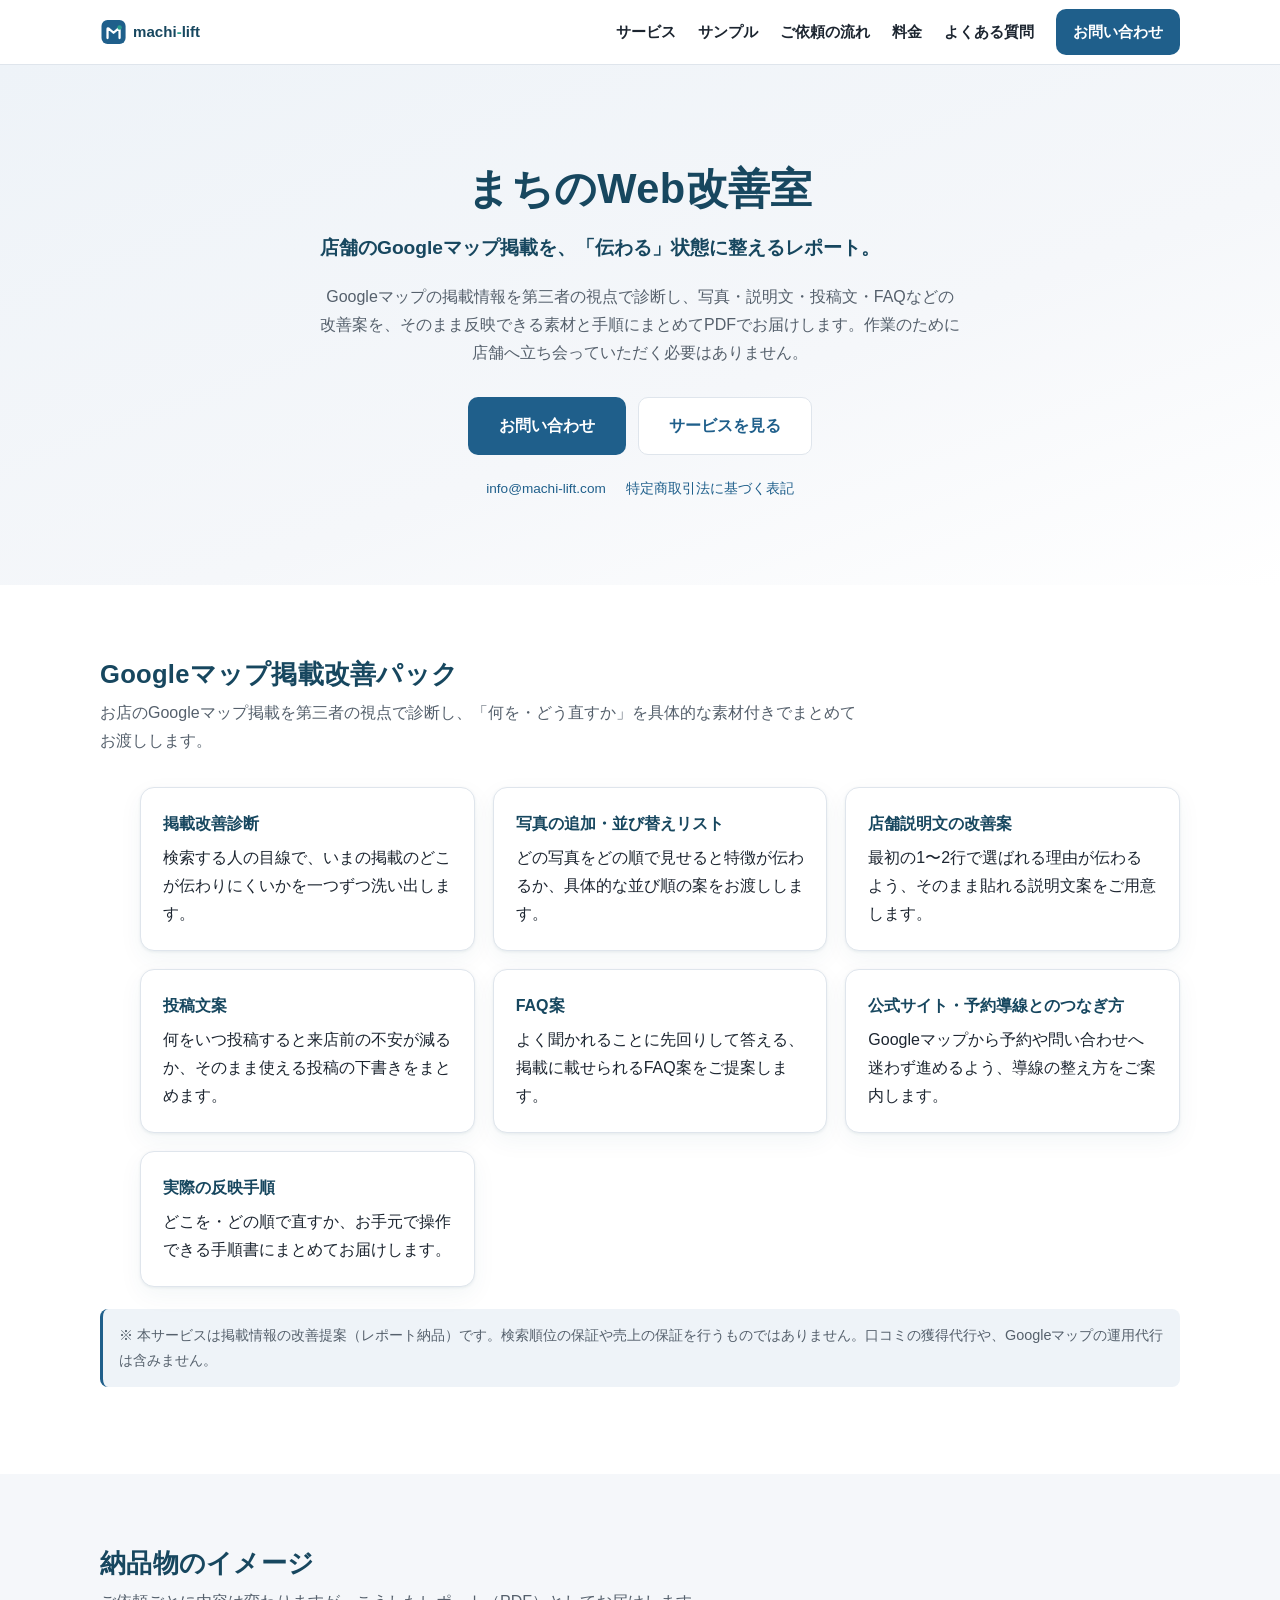
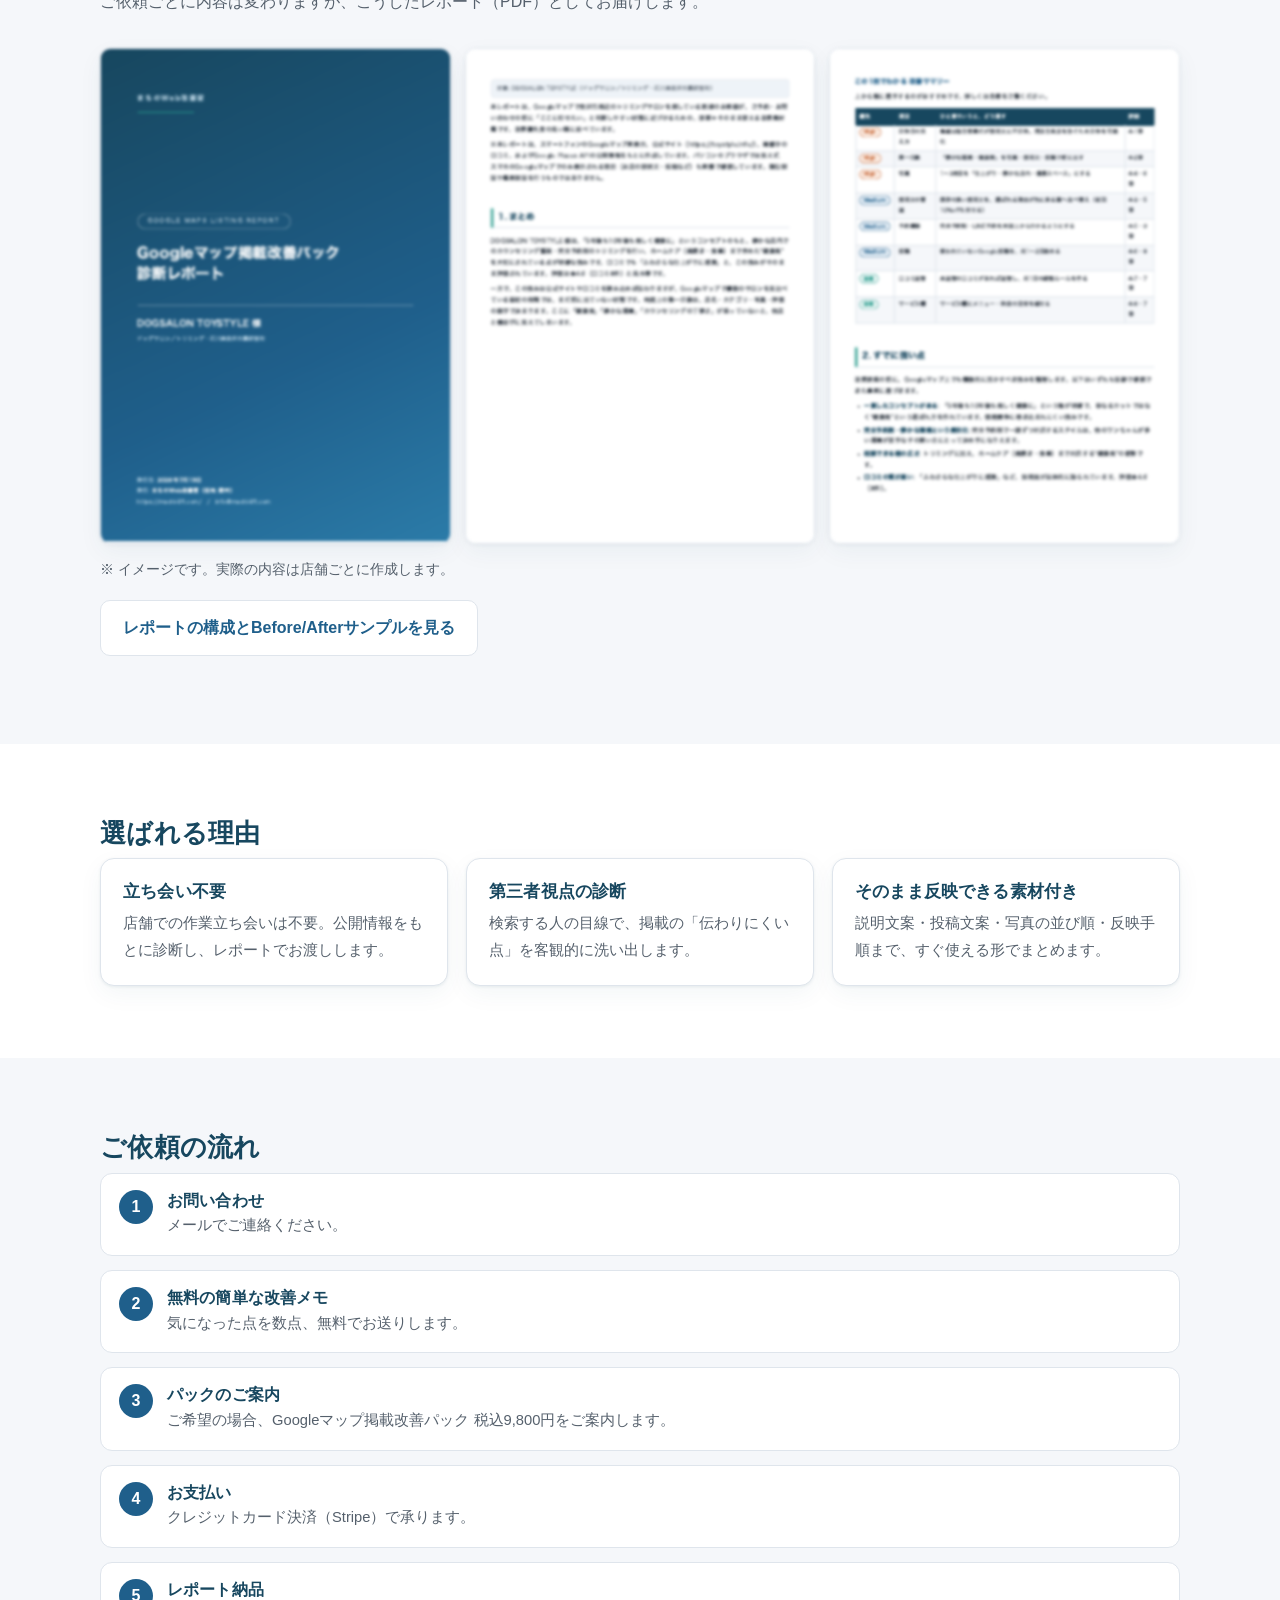
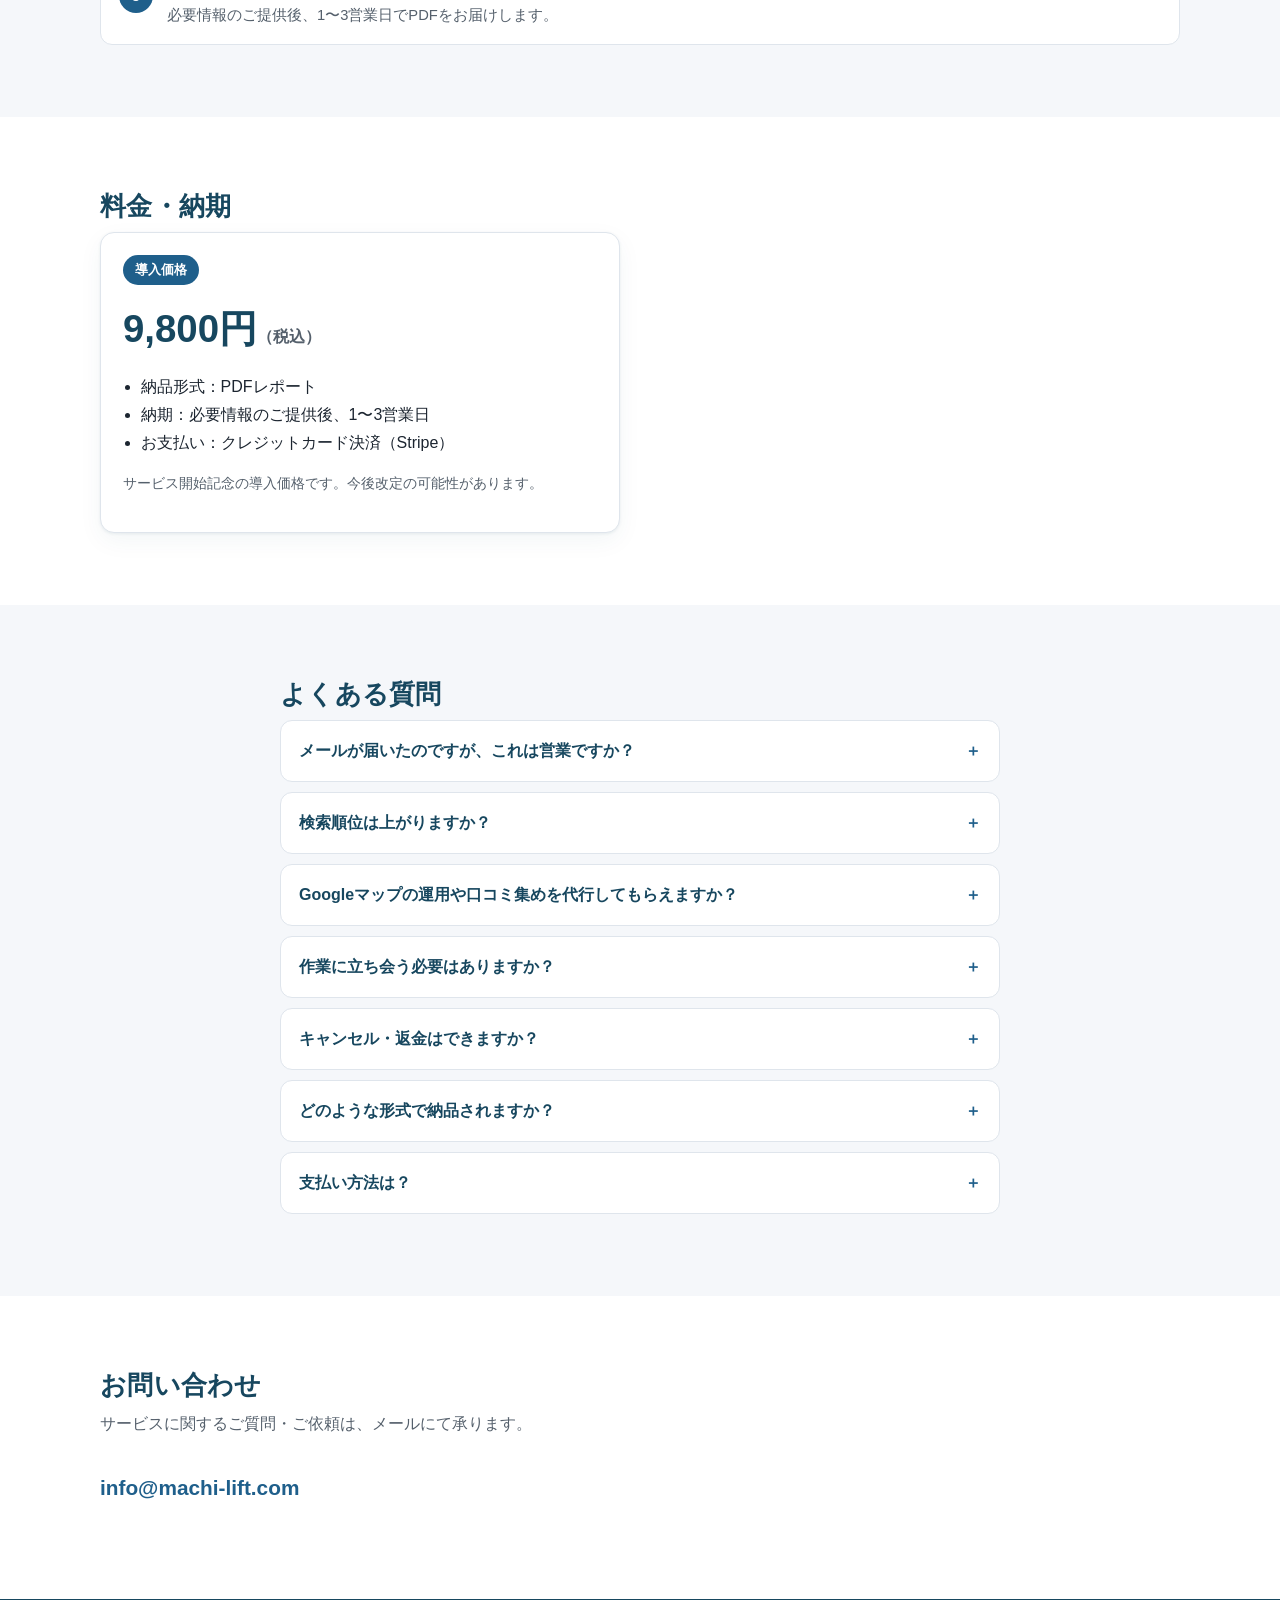
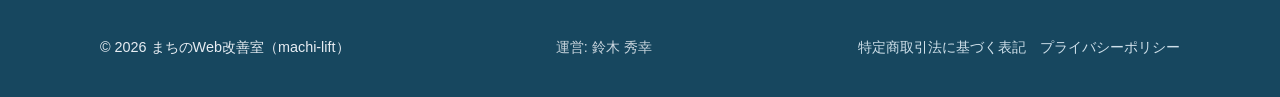
==== index.html @ ee795aa8 "feat: サンプルページ用スタイル追加とトップからの導線（ナビ・納品物イメージ節）" ====
<!DOCTYPE html>
<html lang="ja">
<head>
<meta charset="UTF-8"><meta name="viewport" content="width=device-width, initial-scale=1.0">
<script>document.documentElement.classList.add('js')</script>
<title>まちのWeb改善室｜Googleマップ掲載改善レポート（machi-lift）</title>
<meta name="description" content="まちのWeb改善室（machi-lift）は、店舗のGoogleマップ掲載を第三者視点で診断し、写真・説明文・投稿・FAQなどの改善案と反映手順をPDFレポートでお届けします。">
<link rel="icon" href="favicon.svg" type="image/svg+xml">
<link rel="stylesheet" href="styles.css">
</head>
<body>
<header class="site-header"><div class="container">
  <a class="brand" href="index.html"><img src="assets/logo.svg" alt="machi-lift"></a>
  <button class="nav-toggle" aria-label="メニュー" aria-expanded="false">≡</button>
  <nav class="nav">
    <a href="#service">サービス</a><a href="sample.html">サンプル</a><a href="#flow">ご依頼の流れ</a><a href="#pricing">料金</a>
    <a href="#faq">よくある質問</a><a class="btn btn--primary" href="#contact">お問い合わせ</a>
  </nav>
</div></header>
<main>

  <section class="hero">
    <div class="container">
      <h1>まちのWeb改善室</h1>
      <p class="sub">店舗のGoogleマップ掲載を、「伝わる」状態に整えるレポート。</p>
      <p>Googleマップの掲載情報を第三者の視点で診断し、写真・説明文・投稿文・FAQなどの改善案を、そのまま反映できる素材と手順にまとめてPDFでお届けします。作業のために店舗へ立ち会っていただく必要はありません。</p>
      <div class="cta">
        <a class="btn btn--primary" href="#contact">お問い合わせ</a>
        <a class="btn btn--ghost" href="#service">サービスを見る</a>
      </div>
      <div class="trust-bar">
        <span><a href="mailto:info@machi-lift.com">info@machi-lift.com</a></span>
        <span><a href="tokushoho.html">特定商取引法に基づく表記</a></span>
      </div>
    </div>
  </section>

  <section class="section reveal" id="service">
    <div class="container">
      <h2>Googleマップ掲載改善パック</h2>
      <p class="lead">お店のGoogleマップ掲載を第三者の視点で診断し、「何を・どう直すか」を具体的な素材付きでまとめてお渡しします。</p>
      <ul class="grid grid-3 features">
        <li class="card"><strong>掲載改善診断</strong>検索する人の目線で、いまの掲載のどこが伝わりにくいかを一つずつ洗い出します。</li>
        <li class="card"><strong>写真の追加・並び替えリスト</strong>どの写真をどの順で見せると特徴が伝わるか、具体的な並び順の案をお渡しします。</li>
        <li class="card"><strong>店舗説明文の改善案</strong>最初の1〜2行で選ばれる理由が伝わるよう、そのまま貼れる説明文案をご用意します。</li>
        <li class="card"><strong>投稿文案</strong>何をいつ投稿すると来店前の不安が減るか、そのまま使える投稿の下書きをまとめます。</li>
        <li class="card"><strong>FAQ案</strong>よく聞かれることに先回りして答える、掲載に載せられるFAQ案をご提案します。</li>
        <li class="card"><strong>公式サイト・予約導線とのつなぎ方</strong>Googleマップから予約や問い合わせへ迷わず進めるよう、導線の整え方をご案内します。</li>
        <li class="card"><strong>実際の反映手順</strong>どこを・どの順で直すか、お手元で操作できる手順書にまとめてお届けします。</li>
      </ul>
      <p class="notice">※ 本サービスは掲載情報の改善提案（レポート納品）です。検索順位の保証や売上の保証を行うものではありません。口コミの獲得代行や、Googleマップの運用代行は含みません。</p>
    </div>
  </section>

  <section class="section section--soft reveal" id="sample">
    <div class="container sample">
      <h2>納品物のイメージ</h2>
      <p class="lead">ご依頼ごとに内容は変わりますが、こうしたレポート（PDF）としてお届けします。</p>
      <div class="shots">
        <img src="assets/report-1.png" alt="納品レポートのイメージ">
        <img src="assets/report-2.png" alt="納品レポートのイメージ">
        <img src="assets/report-3.png" alt="納品レポートのイメージ">
      </div>
      <p class="cap">※ イメージです。実際の内容は店舗ごとに作成します。</p>
      <p style="margin-top:18px"><a class="btn btn--ghost" href="sample.html">レポートの構成とBefore/Afterサンプルを見る</a></p>
    </div>
  </section>

  <section class="section reveal" id="reasons">
    <div class="container">
      <h2>選ばれる理由</h2>
      <div class="reasons grid grid-3">
        <div class="card">
          <h3>立ち会い不要</h3>
          <p>店舗での作業立ち会いは不要。公開情報をもとに診断し、レポートでお渡しします。</p>
        </div>
        <div class="card">
          <h3>第三者視点の診断</h3>
          <p>検索する人の目線で、掲載の「伝わりにくい点」を客観的に洗い出します。</p>
        </div>
        <div class="card">
          <h3>そのまま反映できる素材付き</h3>
          <p>説明文案・投稿文案・写真の並び順・反映手順まで、すぐ使える形でまとめます。</p>
        </div>
      </div>
    </div>
  </section>

  <section class="section section--soft reveal" id="flow">
    <div class="container">
      <h2>ご依頼の流れ</h2>
      <div class="flow">
        <div class="step"><div class="num">1</div><div><h3>お問い合わせ</h3><p>メールでご連絡ください。</p></div></div>
        <div class="step"><div class="num">2</div><div><h3>無料の簡単な改善メモ</h3><p>気になった点を数点、無料でお送りします。</p></div></div>
        <div class="step"><div class="num">3</div><div><h3>パックのご案内</h3><p>ご希望の場合、Googleマップ掲載改善パック 税込9,800円をご案内します。</p></div></div>
        <div class="step"><div class="num">4</div><div><h3>お支払い</h3><p>クレジットカード決済（Stripe）で承ります。</p></div></div>
        <div class="step"><div class="num">5</div><div><h3>レポート納品</h3><p>必要情報のご提供後、1〜3営業日でPDFをお届けします。</p></div></div>
      </div>
    </div>
  </section>

  <section class="section reveal" id="pricing">
    <div class="container pricing">
      <h2>料金・納期</h2>
      <div class="card">
        <span class="price-badge">導入価格</span>
        <p class="price-main">9,800円<span style="font-size:1rem;font-weight:600;color:var(--text-soft)">（税込）</span></p>
        <ul>
          <li>納品形式：PDFレポート</li>
          <li>納期：必要情報のご提供後、1〜3営業日</li>
          <li>お支払い：クレジットカード決済（Stripe）</li>
        </ul>
        <p class="note">サービス開始記念の導入価格です。今後改定の可能性があります。</p>
      </div>
    </div>
  </section>

  <section class="section section--soft reveal" id="faq">
    <div class="container faq">
      <h2>よくある質問</h2>
      <details class="faq-item">
        <summary>メールが届いたのですが、これは営業ですか？</summary>
        <div class="a">はい、こちらからお声がけのご連絡です。Googleマップなどの公開情報を拝見し、掲載で改善できそうな点があると感じたお店に個別でご連絡しています。押し売りはいたしません。まずは無料の簡単な改善メモをお送りするだけですので、ご不要な場合は返信いただかなくて問題ありません。</div>
      </details>
      <details class="faq-item">
        <summary>検索順位は上がりますか？</summary>
        <div class="a">検索順位や売上を保証するサービスではありません。掲載情報が検索する人に「伝わる」状態になるよう、具体的な改善案と素材をお渡しするものです。</div>
      </details>
      <details class="faq-item">
        <summary>Googleマップの運用や口コミ集めを代行してもらえますか？</summary>
        <div class="a">いいえ。運用代行や口コミの獲得代行は行っておりません。改善のための提案とそのまま使える素材・手順のご提供（レポート納品）が対象です。</div>
      </details>
      <details class="faq-item">
        <summary>作業に立ち会う必要はありますか？</summary>
        <div class="a">ございません。公開情報をもとに診断・作成し、PDFレポートでお渡しします。反映はお手元の手順書に沿ってご自身で行っていただけます。</div>
      </details>
      <details class="faq-item">
        <summary>キャンセル・返金はできますか？</summary>
        <div class="a">作成に着手する前であれば全額返金いたします。また、納品物に事実誤りや不備があった場合は無償で修正いたします。</div>
      </details>
      <details class="faq-item">
        <summary>どのような形式で納品されますか？</summary>
        <div class="a">PDFレポートでお届けします。必要な情報をご提供いただいてから、3〜5営業日ほどが目安です。</div>
      </details>
      <details class="faq-item">
        <summary>支払い方法は？</summary>
        <div class="a">クレジットカード決済（Stripe）に対応しています。</div>
      </details>
    </div>
  </section>

  <section class="section reveal" id="contact">
    <div class="container">
      <h2>お問い合わせ</h2>
      <p class="lead">サービスに関するご質問・ご依頼は、メールにて承ります。</p>
      <p class="contact-mail"><a href="mailto:info@machi-lift.com">info@machi-lift.com</a></p>
    </div>
  </section>

</main>
<footer class="site-footer"><div class="container">
  <div>© 2026 まちのWeb改善室（machi-lift）</div>
  <div class="foot-name">運営: 鈴木 秀幸</div>
  <nav><a href="tokushoho.html">特定商取引法に基づく表記</a>　<a href="privacy.html">プライバシーポリシー</a></nav>
</div></footer>
<script src="main.js"></script>
</body>
</html>
---- styles.css ----
:root{
  --primary:#1f5f8b; --primary-dark:#17475f; --accent:#2a9d8f;
  --bg:#ffffff; --bg-soft:#f5f7fa; --bg-accent:#eef3f8;
  --text:#1c2530; --text-soft:#55606c; --border:#dfe5ec;
  --max:1120px; --max-text:760px; --radius:14px;
  --shadow:0 1px 3px rgba(23,71,95,.08),0 8px 24px rgba(23,71,95,.05);
}
*{box-sizing:border-box}
html{scroll-behavior:smooth}
@media (prefers-reduced-motion:reduce){html{scroll-behavior:auto}}
body{margin:0;font-family:-apple-system,BlinkMacSystemFont,"Segoe UI","Hiragino Sans","Noto Sans JP","Yu Gothic",sans-serif;
  color:var(--text);background:var(--bg);line-height:1.75;font-size:16px;-webkit-text-size-adjust:100%}
h1,h2,h3{color:var(--primary-dark);line-height:1.35;letter-spacing:.01em}
a{color:var(--primary);text-decoration:none}
a:hover{text-decoration:underline}
img{max-width:100%;height:auto;display:block}
.container{max-width:var(--max);margin:0 auto;padding:0 20px}
.container--text{max-width:var(--max-text)}
.section{padding:72px 0}
.section--soft{background:var(--bg-soft)}
.section h2{font-size:1.6rem;margin:0 0 8px}
.section .lead{color:var(--text-soft);margin:0 0 32px;max-width:var(--max-text)}
.btn{display:inline-block;font-weight:700;font-size:1rem;padding:13px 22px;border-radius:10px;border:1px solid transparent;cursor:pointer}
.btn--primary{background:var(--primary);color:#fff}
.btn--primary:hover{background:var(--primary-dark);text-decoration:none}
.btn--ghost{background:#fff;color:var(--primary);border-color:var(--border)}
.card{background:#fff;border:1px solid var(--border);border-radius:var(--radius);padding:22px;box-shadow:var(--shadow)}
/* header */
.site-header{position:sticky;top:0;z-index:20;background:rgba(255,255,255,.92);backdrop-filter:saturate(1.2) blur(8px);border-bottom:1px solid var(--border)}
.site-header .container{display:flex;align-items:center;justify-content:space-between;height:64px}
.brand img{height:30px}
.nav{display:flex;gap:22px;align-items:center}
.nav a{color:var(--text);font-size:.95rem;font-weight:600}
.nav a:hover{color:var(--primary);text-decoration:none}
.nav .btn{padding:9px 16px}
.nav a.btn--primary{color:#fff}
.nav-toggle{display:none;background:none;border:1px solid var(--border);border-radius:8px;width:42px;height:38px;font-size:20px;cursor:pointer;color:var(--primary-dark)}
@media (max-width:820px){
  .nav-toggle{display:block}
  .nav{position:absolute;top:64px;left:0;right:0;flex-direction:column;gap:4px;background:#fff;border-bottom:1px solid var(--border);padding:12px 20px;display:none}
  .site-header.nav-open .nav{display:flex}
  .nav a{width:100%;padding:10px 0}
}
/* footer */
.site-footer{background:var(--primary-dark);color:#e7edf3;padding:36px 0;font-size:.9rem}
.site-footer .container{display:flex;flex-wrap:wrap;gap:16px;justify-content:space-between;align-items:center}
.site-footer a{color:#cfe0ea}
.site-footer .foot-name{opacity:.85}
/* section reveal — default VISIBLE; only hidden when JS is on */
html.js .reveal{opacity:0;transform:translateY(16px);transition:opacity .5s ease,transform .5s ease}
html.js .reveal.is-in{opacity:1;transform:none}
@media (prefers-reduced-motion:reduce){html.js .reveal{opacity:1;transform:none;transition:none}}
/* section scroll offset under sticky header */
:target,.section{scroll-margin-top:80px}
/* trust bar */
.trust-bar{display:flex;flex-wrap:wrap;gap:8px 20px;color:var(--text-soft);font-size:.85rem;margin-top:22px}
.trust-bar span{display:inline-flex;align-items:center;gap:6px}
/* ===== Task 2: page sections ===== */
.hero{background:linear-gradient(160deg,#eef3f8 0%,#f5f7fa 60%,#fff 100%);padding:96px 0 84px;text-align:center}
.hero .container{max-width:760px}
.hero h1{font-size:2.6rem;margin:0 0 14px}
.hero .sub{font-size:1.2rem;color:var(--primary-dark);font-weight:700;margin:0 0 18px}
.hero p{color:var(--text-soft);max-width:640px;margin:0 auto 30px}
.hero .cta{display:flex;flex-wrap:wrap;gap:12px;justify-content:center}
.hero .cta .btn{padding:14px 30px}
.hero .trust-bar{justify-content:center}
@media (max-width:640px){.hero{padding:72px 0 60px}.hero h1{font-size:2rem}}
.grid{display:grid;gap:18px}
.grid-3{grid-template-columns:repeat(3,1fr)}
.grid-2{grid-template-columns:repeat(2,1fr)}
@media (max-width:820px){.grid-3{grid-template-columns:1fr 1fr}}
@media (max-width:560px){.grid-3,.grid-2{grid-template-columns:1fr}}
.features .card,.reasons .card{transition:transform .18s ease,box-shadow .18s ease,border-color .18s ease}
.features .card:hover,.reasons .card:hover{transform:translateY(-3px);box-shadow:0 4px 10px rgba(23,71,95,.10),0 16px 32px rgba(23,71,95,.08);border-color:#c9d6e2}
@media (prefers-reduced-motion:reduce){.features .card:hover,.reasons .card:hover{transform:none}}
.features li{list-style:none}
.features .card strong{display:block;color:var(--primary-dark);margin-bottom:6px}
.features ul{margin:0;padding:0}
.notice{margin-top:22px;padding:14px 16px;background:var(--bg-accent);border-left:3px solid var(--primary);border-radius:8px;color:var(--text-soft);font-size:.9rem}
.reasons .card{text-align:left}
.reasons .card h3{font-size:1.05rem;margin:0 0 6px}
.reasons .card p{margin:0;color:var(--text-soft);font-size:.95rem}
.flow{counter-reset:step;display:grid;gap:14px}
.flow .step{display:flex;gap:14px;align-items:flex-start;background:#fff;border:1px solid var(--border);border-radius:12px;padding:16px 18px}
.flow .num{flex:none;width:34px;height:34px;border-radius:50%;background:var(--primary);color:#fff;font-weight:700;display:flex;align-items:center;justify-content:center}
.flow .step h3{margin:0 0 2px;font-size:1rem}
.flow .step p{margin:0;color:var(--text-soft);font-size:.92rem}
.sample .shots{display:grid;grid-template-columns:repeat(3,1fr);gap:14px;margin-bottom:10px}
.sample .shots img{border:1px solid var(--border);border-radius:10px;filter:blur(1.5px);box-shadow:var(--shadow)}
@media (max-width:560px){.sample .shots{grid-template-columns:1fr 1fr}}
.sample .cap{color:var(--text-soft);font-size:.85rem}
.pricing .card{max-width:520px}
.price-badge{display:inline-block;background:var(--primary);color:#fff;font-size:.8rem;font-weight:700;padding:4px 12px;border-radius:99px}
.price-main{font-size:2.4rem;font-weight:800;color:var(--primary-dark);margin:10px 0 2px}
.pricing ul{margin:10px 0 0;padding-left:1.1em;color:var(--text)}
.pricing .note{margin-top:14px;color:var(--text-soft);font-size:.9rem}
.faq{max-width:760px}
.faq-item{border:1px solid var(--border);border-radius:12px;margin-bottom:10px;background:#fff;overflow:hidden}
.faq-item summary{cursor:pointer;padding:16px 18px;font-weight:700;color:var(--primary-dark);list-style:none;position:relative}
.faq-item summary::-webkit-details-marker{display:none}
.faq-item summary::after{content:"＋";position:absolute;right:18px;color:var(--primary)}
.faq-item[open] summary::after{content:"−"}
.faq-item .a{padding:0 18px 16px;color:var(--text-soft)}
.contact-mail{font-size:1.3rem;font-weight:700}

/* sample report page */
.hero--sub{padding:72px 0 56px}
.hero--sub h1{font-size:2rem}
.hero--sub p{margin-bottom:0}
.report-doc{max-width:820px;background:#fff;border:1px solid var(--border);border-radius:var(--radius);box-shadow:var(--shadow);padding:30px 30px 24px;position:relative;overflow:hidden}
.section--soft .report-doc{border-color:#d3dde7}
.toc-list{margin:0;padding:0 0 0 1.4em;columns:2;column-gap:36px}
.toc-list li{margin:0 0 12px;break-inside:avoid}
.toc-list strong{display:block;color:var(--primary-dark)}
.toc-list span{display:block;color:var(--text-soft);font-size:.88rem;line-height:1.5}
@media (max-width:640px){.toc-list{columns:1}}
.report-doc .cap{color:var(--text-soft);font-size:.85rem;margin:14px 0 0}
.doc-chapter{font-weight:800;color:var(--primary-dark);font-size:1.1rem;border-left:4px solid var(--primary);padding-left:10px;margin:0 0 14px}
.diag p{margin:0 0 12px;color:var(--text)}
.diag strong{color:var(--primary-dark);margin-right:6px}
.ba{display:grid;grid-template-columns:1fr 1fr;gap:14px;margin-top:18px}
@media (max-width:640px){.ba{grid-template-columns:1fr}}
.ba-col{border:1px solid var(--border);border-radius:12px;overflow:hidden;display:flex;flex-direction:column}
.ba-tag{display:block;font-size:.8rem;font-weight:700;padding:6px 12px;color:#fff}
.ba-tag--before{background:#8a93a0}
.ba-tag--after{background:var(--accent)}
.ba-body{padding:14px 16px;font-size:.95rem}
.ba-body p{margin:0 0 10px}
.ba-body .cap{margin:0}
.blurwrap{position:relative;margin-top:26px;min-height:280px}
.blurred{filter:blur(7px);user-select:none;pointer-events:none;color:var(--text-soft)}
.blurred p{margin:0 0 12px}
.blur-overlay{position:absolute;inset:0;display:flex;align-items:flex-end;justify-content:center;background:linear-gradient(180deg,rgba(255,255,255,0) 0%,rgba(255,255,255,.75) 45%,rgba(255,255,255,.97) 100%);padding-bottom:12px}
.blur-note{text-align:center;max-width:440px}
.blur-note p{margin:0 0 6px;color:var(--text-soft);font-size:.92rem}
.blur-note p:first-child{color:var(--primary-dark);font-size:1rem}
#cta .cta{display:flex;flex-wrap:wrap;gap:12px}

/* legal pages (特商法 / privacy) */
.legal h1{font-size:1.5rem;margin:0 0 6px}
.legal .updated{color:var(--text-soft);font-size:.85rem;margin:0 0 24px}
.legal dl{margin:0}
.legal dt{font-weight:700;color:var(--primary-dark);margin-top:20px}
.legal dd{margin:6px 0 0;color:var(--text)}
.legal dd, .legal p{max-width:var(--max-text)}
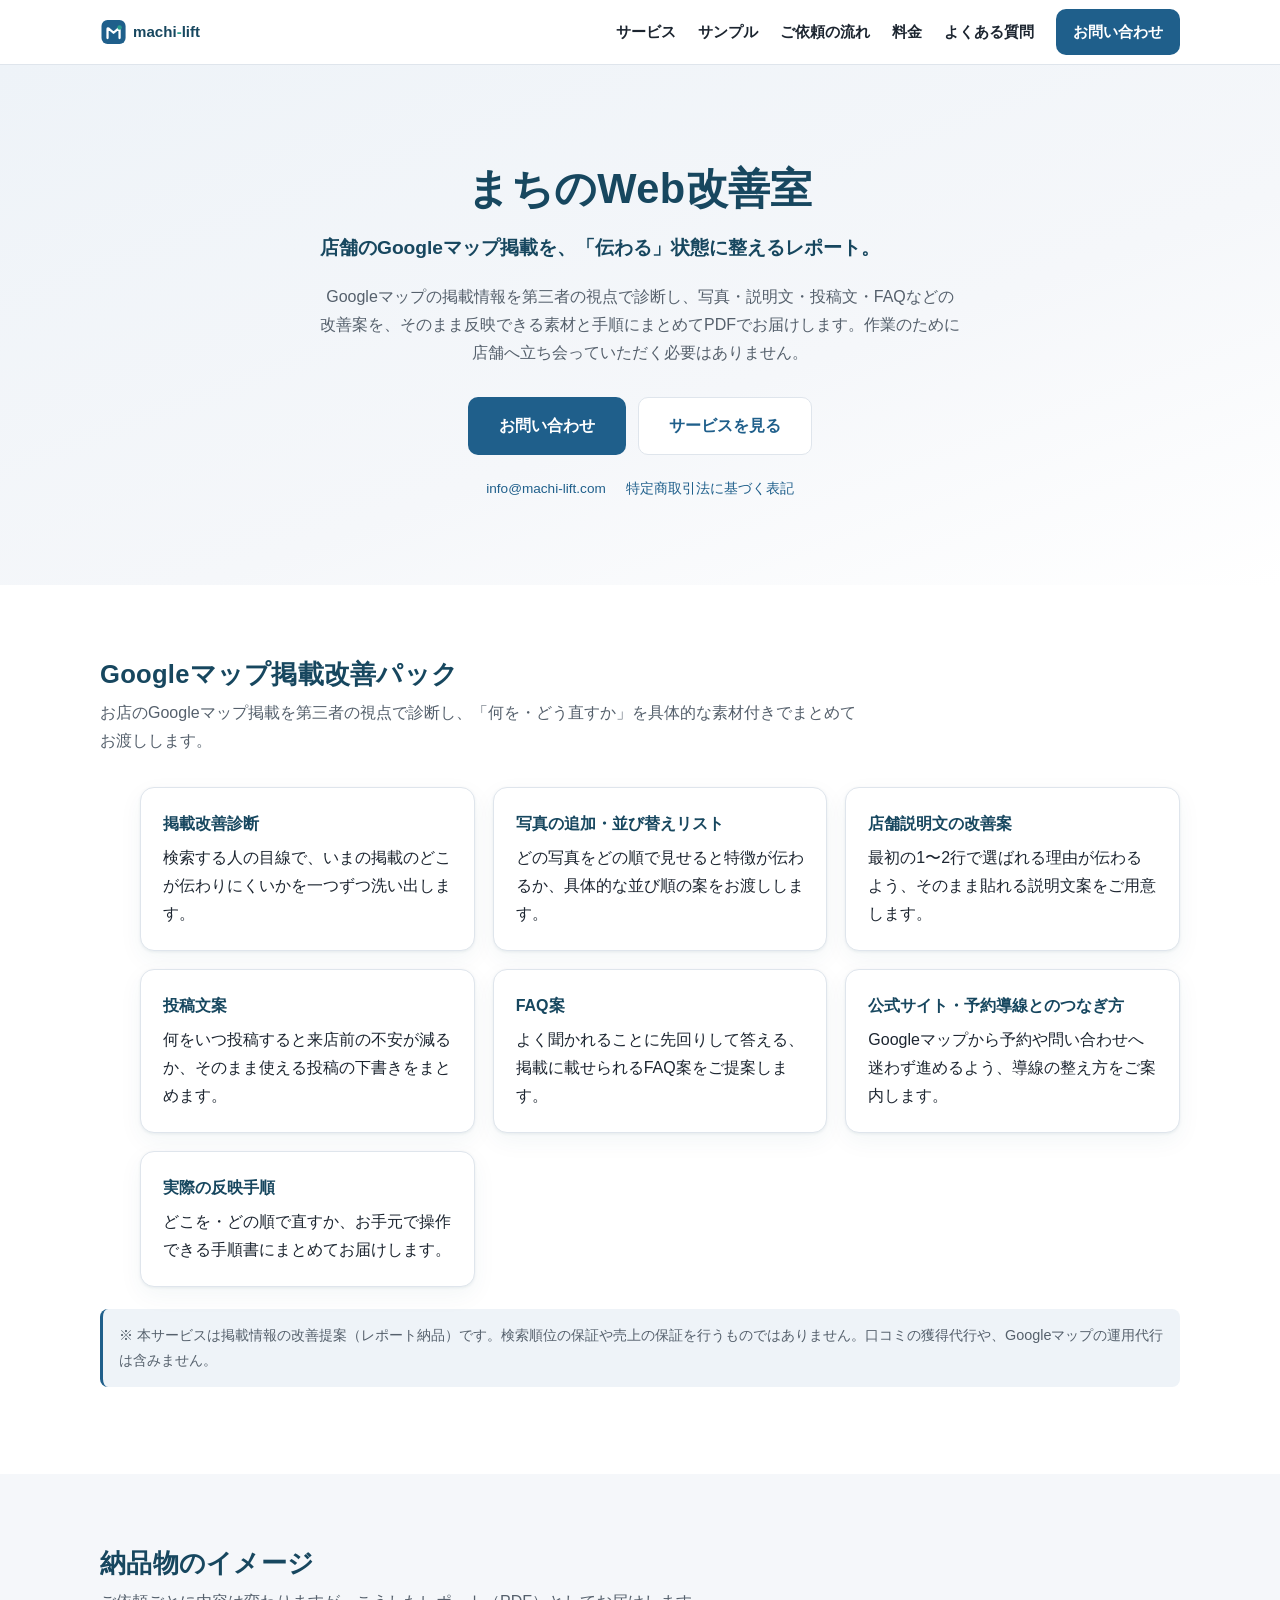
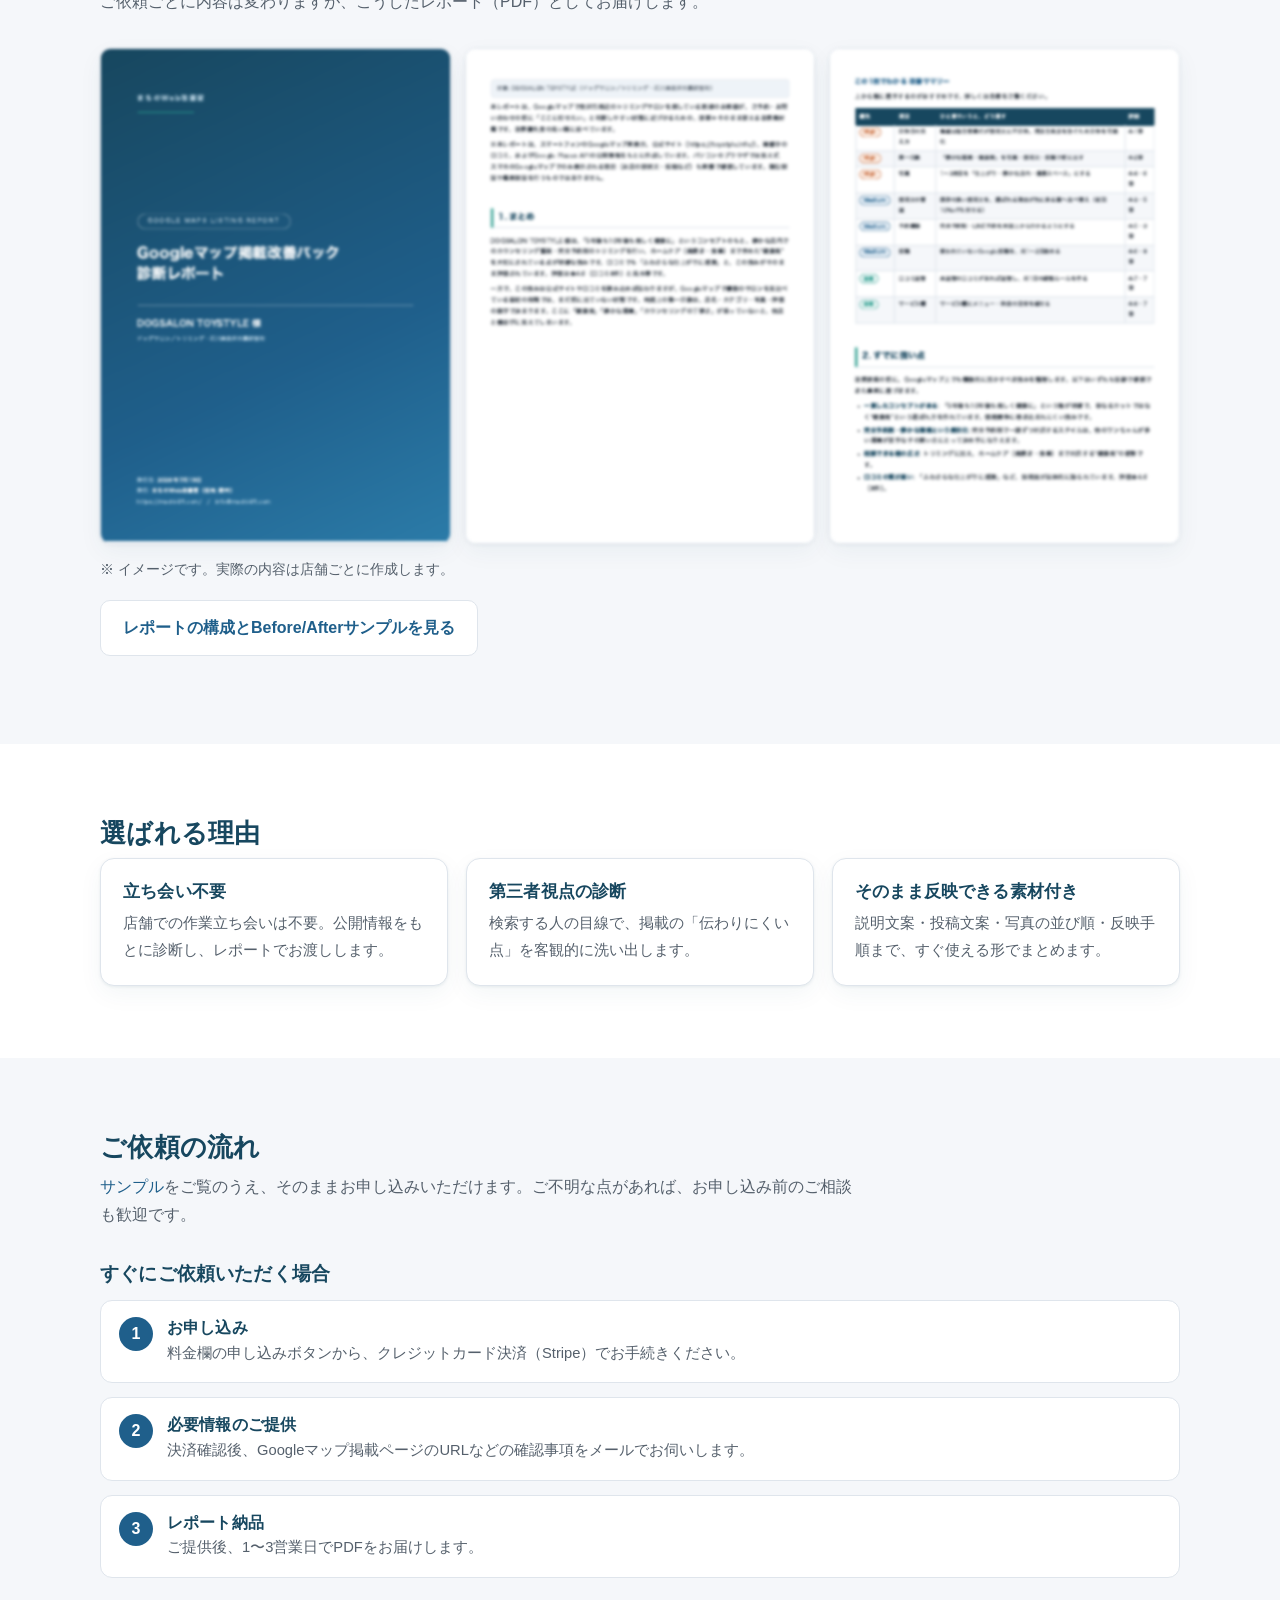
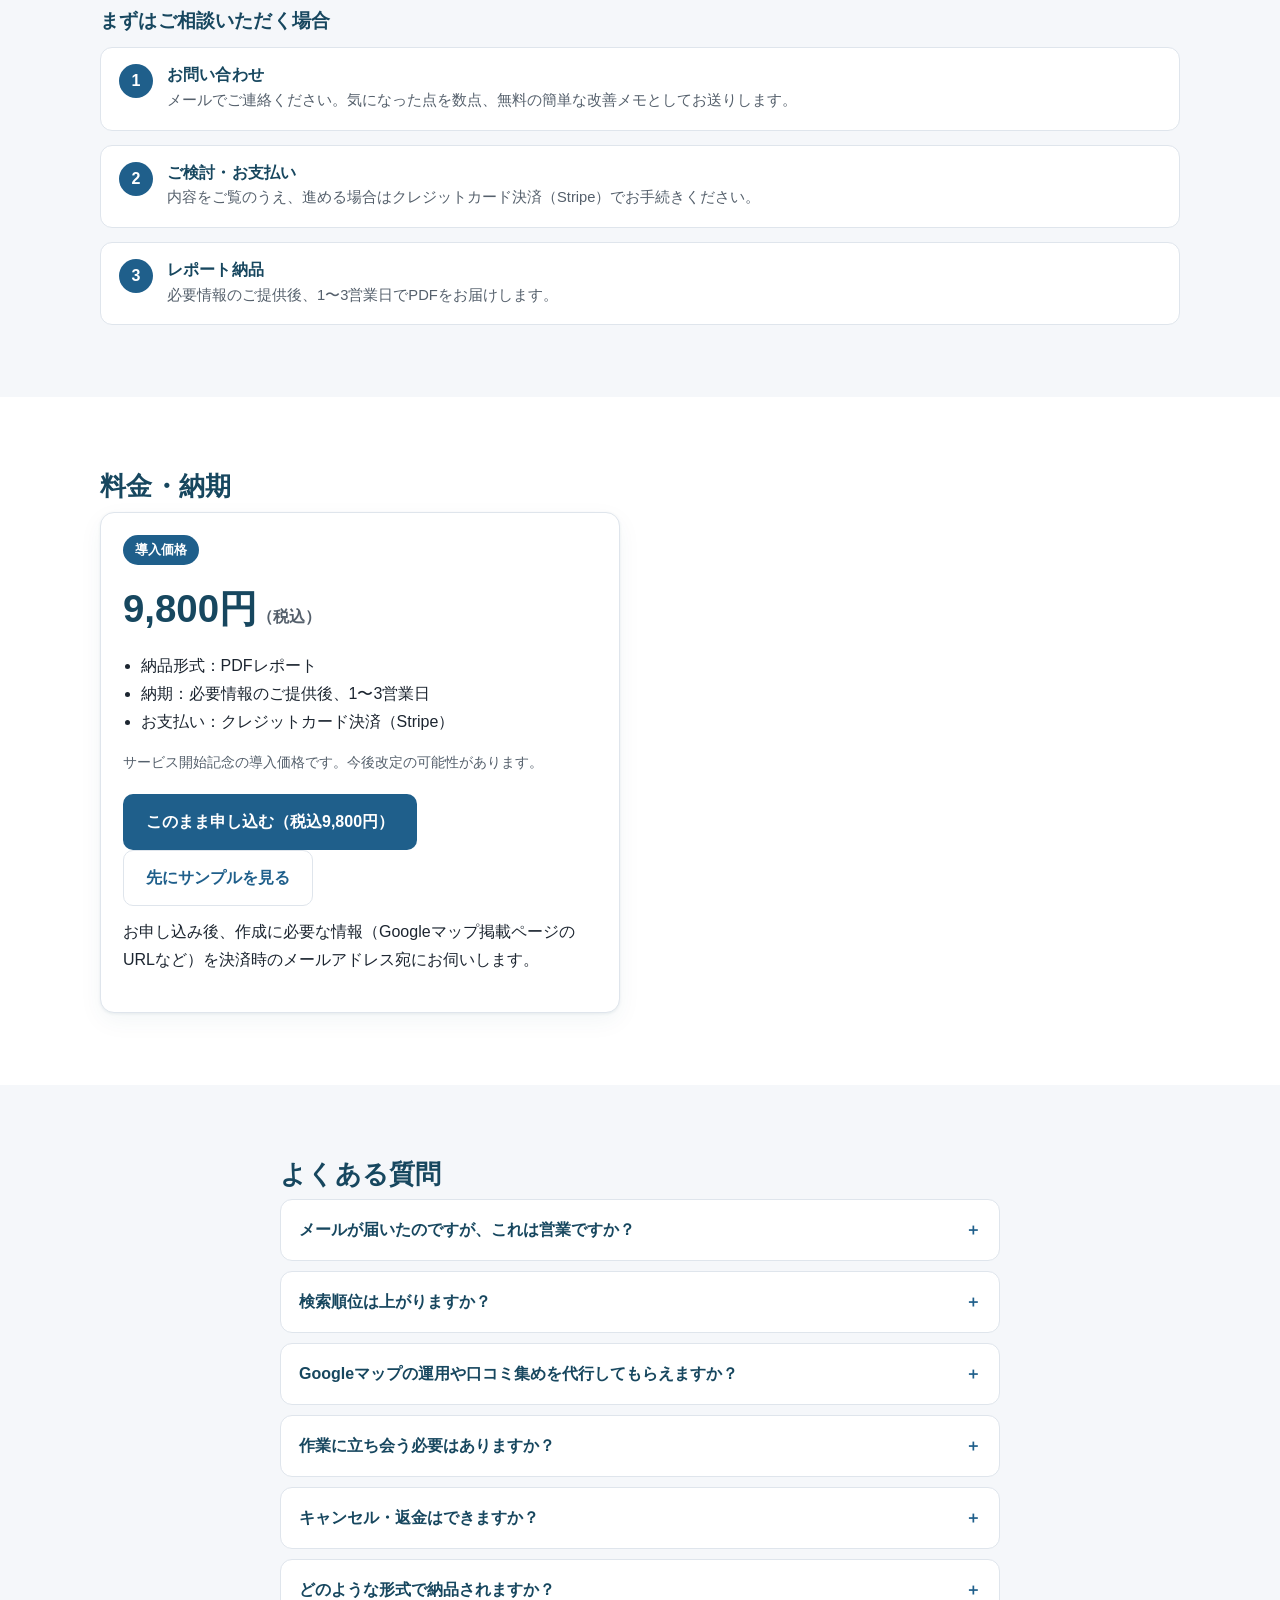
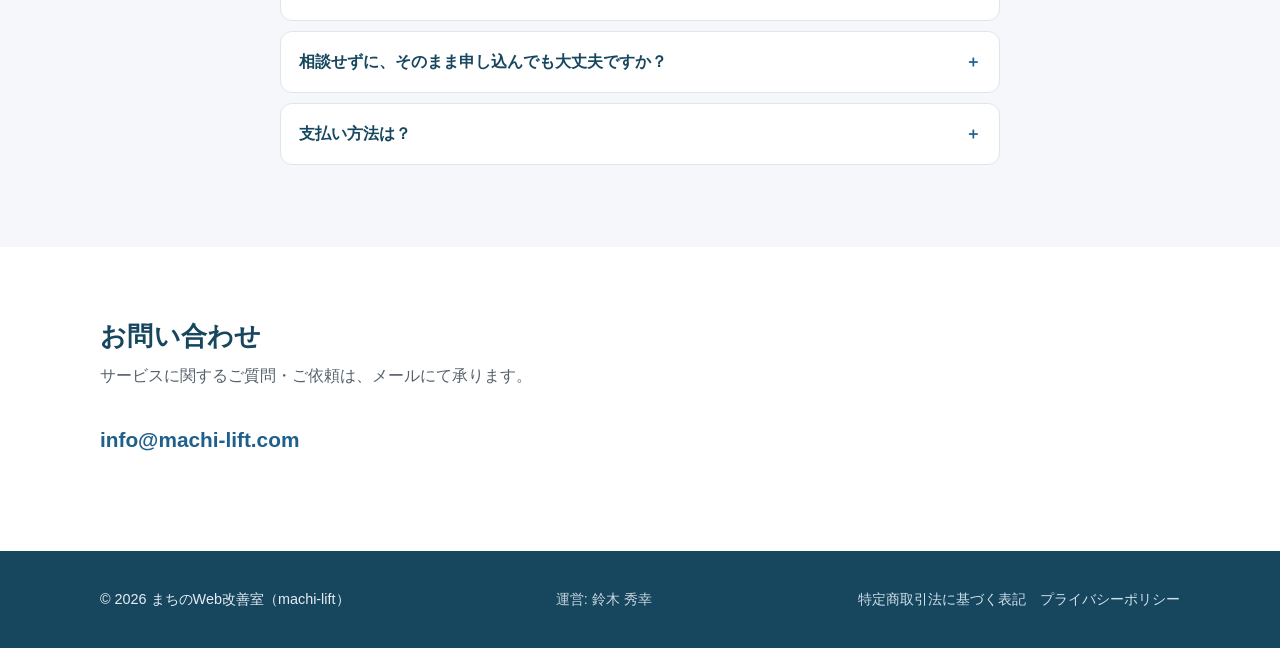
==== commit 5bb29a06: "feat(index): 料金欄に決済CTA追加・ご依頼の流れを2レーン化（直接申し込み/相談）・FAQ納期矛盾修正＋直接申し込みFAQ追加" ====
--- a/index.html
+++ b/index.html
@@ -89,12 +89,18 @@
   <section class="section section--soft reveal" id="flow">
     <div class="container">
       <h2>ご依頼の流れ</h2>
+      <p class="lead"><a href="sample.html">サンプル</a>をご覧のうえ、そのままお申し込みいただけます。ご不明な点があれば、お申し込み前のご相談も歓迎です。</p>
+      <h3 style="margin:26px 0 14px">すぐにご依頼いただく場合</h3>
       <div class="flow">
-        <div class="step"><div class="num">1</div><div><h3>お問い合わせ</h3><p>メールでご連絡ください。</p></div></div>
-        <div class="step"><div class="num">2</div><div><h3>無料の簡単な改善メモ</h3><p>気になった点を数点、無料でお送りします。</p></div></div>
-        <div class="step"><div class="num">3</div><div><h3>パックのご案内</h3><p>ご希望の場合、Googleマップ掲載改善パック 税込9,800円をご案内します。</p></div></div>
-        <div class="step"><div class="num">4</div><div><h3>お支払い</h3><p>クレジットカード決済（Stripe）で承ります。</p></div></div>
-        <div class="step"><div class="num">5</div><div><h3>レポート納品</h3><p>必要情報のご提供後、1〜3営業日でPDFをお届けします。</p></div></div>
+        <div class="step"><div class="num">1</div><div><h3>お申し込み</h3><p>料金欄の申し込みボタンから、クレジットカード決済（Stripe）でお手続きください。</p></div></div>
+        <div class="step"><div class="num">2</div><div><h3>必要情報のご提供</h3><p>決済確認後、Googleマップ掲載ページのURLなどの確認事項をメールでお伺いします。</p></div></div>
+        <div class="step"><div class="num">3</div><div><h3>レポート納品</h3><p>ご提供後、1〜3営業日でPDFをお届けします。</p></div></div>
+      </div>
+      <h3 style="margin:30px 0 14px">まずはご相談いただく場合</h3>
+      <div class="flow">
+        <div class="step"><div class="num">1</div><div><h3>お問い合わせ</h3><p>メールでご連絡ください。気になった点を数点、無料の簡単な改善メモとしてお送りします。</p></div></div>
+        <div class="step"><div class="num">2</div><div><h3>ご検討・お支払い</h3><p>内容をご覧のうえ、進める場合はクレジットカード決済（Stripe）でお手続きください。</p></div></div>
+        <div class="step"><div class="num">3</div><div><h3>レポート納品</h3><p>必要情報のご提供後、1〜3営業日でPDFをお届けします。</p></div></div>
       </div>
     </div>
   </section>
@@ -111,6 +117,11 @@
           <li>お支払い：クレジットカード決済（Stripe）</li>
         </ul>
         <p class="note">サービス開始記念の導入価格です。今後改定の可能性があります。</p>
+        <div class="cta" style="margin-top:18px">
+          <a class="btn btn--primary" href="https://buy.stripe.com/7sYbJ25mU6V95kP9gI53O0j" target="_blank" rel="noopener">このまま申し込む（税込9,800円）</a>
+          <a class="btn btn--ghost" href="sample.html">先にサンプルを見る</a>
+        </div>
+        <p class="cap" style="margin-top:12px">お申し込み後、作成に必要な情報（Googleマップ掲載ページのURLなど）を決済時のメールアドレス宛にお伺いします。</p>
       </div>
     </div>
   </section>
@@ -140,7 +151,11 @@
       </details>
       <details class="faq-item">
         <summary>どのような形式で納品されますか？</summary>
-        <div class="a">PDFレポートでお届けします。必要な情報をご提供いただいてから、3〜5営業日ほどが目安です。</div>
+        <div class="a">PDFレポートでお届けします。必要な情報をご提供いただいてから、1〜3営業日が目安です。</div>
+      </details>
+      <details class="faq-item">
+        <summary>相談せずに、そのまま申し込んでも大丈夫ですか？</summary>
+        <div class="a">はい、大丈夫です。<a href="sample.html">サンプルページ</a>でレポートの構成をご確認のうえ、料金欄の申し込みボタンからお手続きいただけます。決済後、作成に必要な情報をメールでお伺いしてから作成を始めます。</div>
       </details>
       <details class="faq-item">
         <summary>支払い方法は？</summary>
--- a/styles.css
+++ b/styles.css
@@ -107,6 +107,14 @@
 .hero--sub{padding:72px 0 56px}
 .hero--sub h1{font-size:2rem}
 .hero--sub p{margin-bottom:0}
+.container--doc{max-width:880px}
+.container--doc h2{text-align:center}
+.container--doc .lead{text-align:center;margin-left:auto;margin-right:auto}
+.container--doc > .cap{text-align:center}
+.container--doc .report-doc{margin:0 auto}
+#cta{text-align:center}
+#cta .lead{margin:0 auto 32px}
+#cta .cta{justify-content:center}
 .report-doc{max-width:820px;background:#fff;border:1px solid var(--border);border-radius:var(--radius);box-shadow:var(--shadow);padding:30px 30px 24px;position:relative;overflow:hidden}
 .section--soft .report-doc{border-color:#d3dde7}
 .toc-list{margin:0;padding:0 0 0 1.4em;columns:2;column-gap:36px}
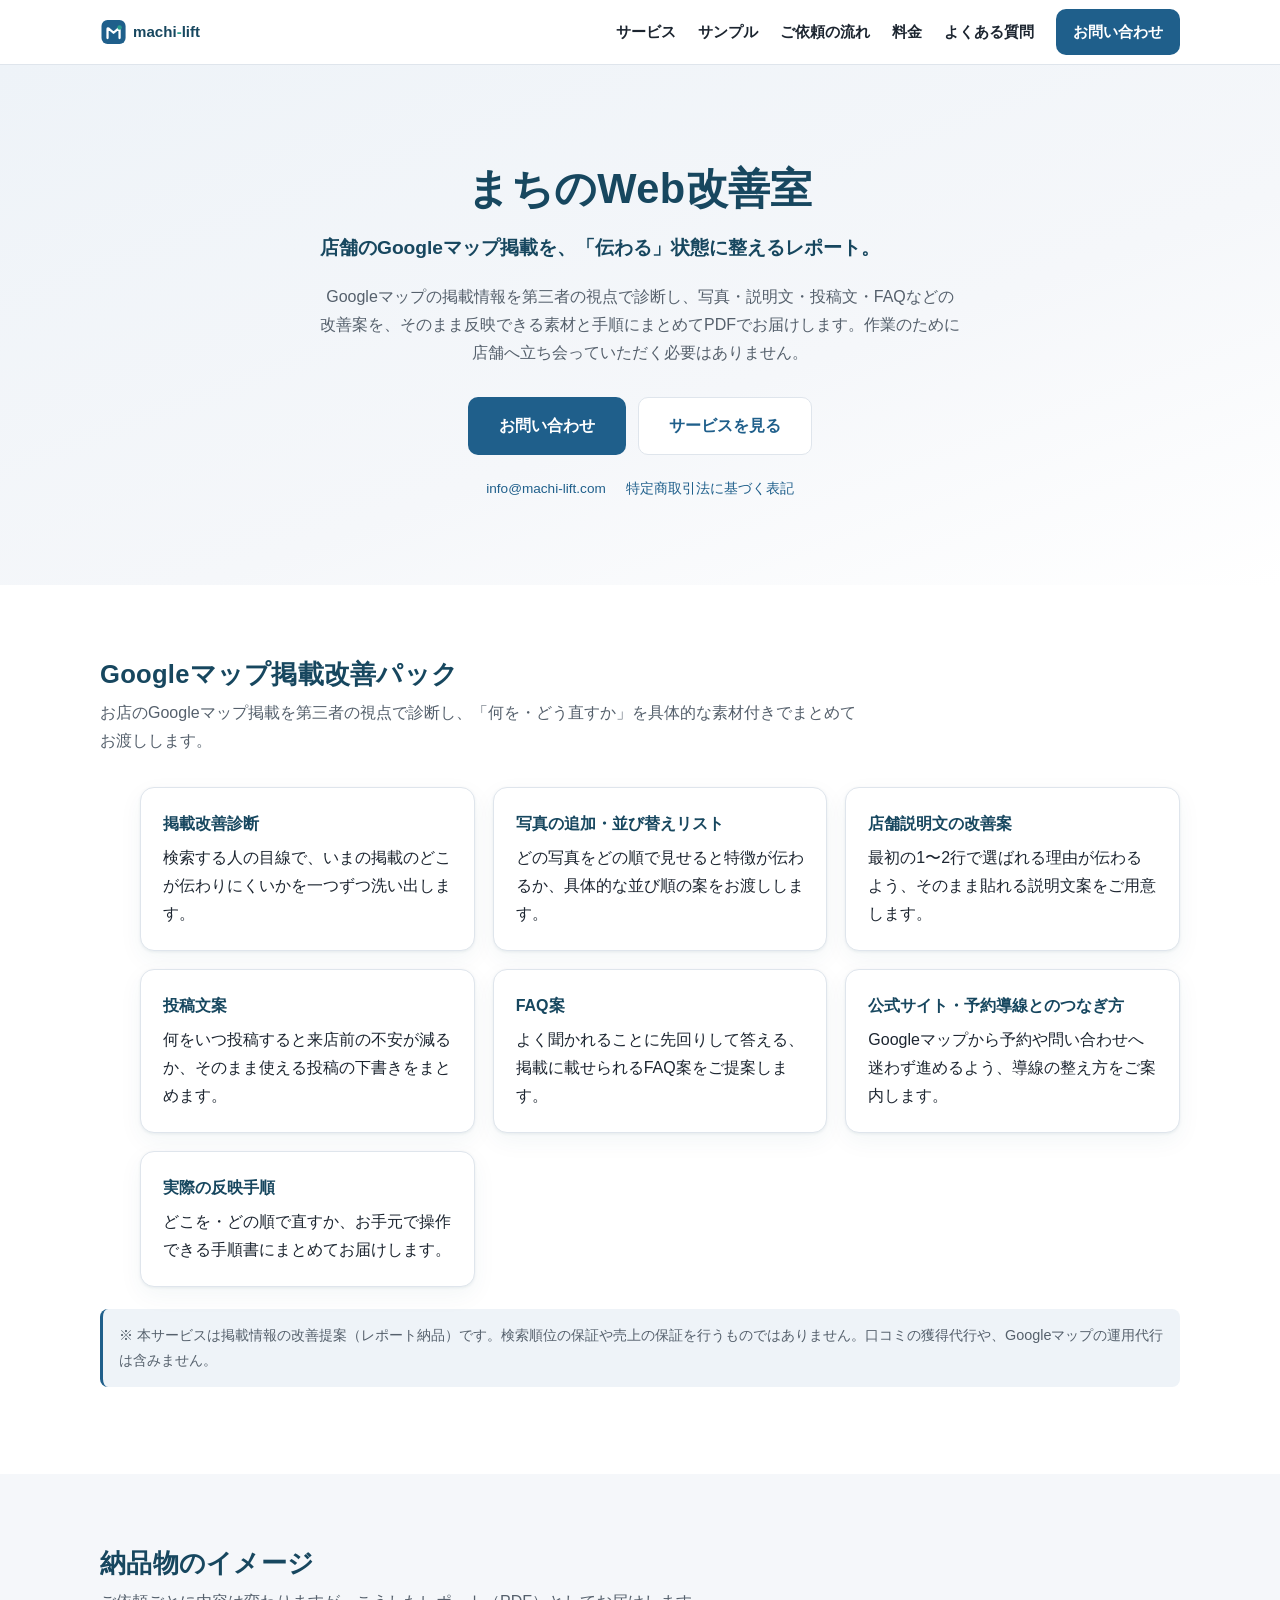
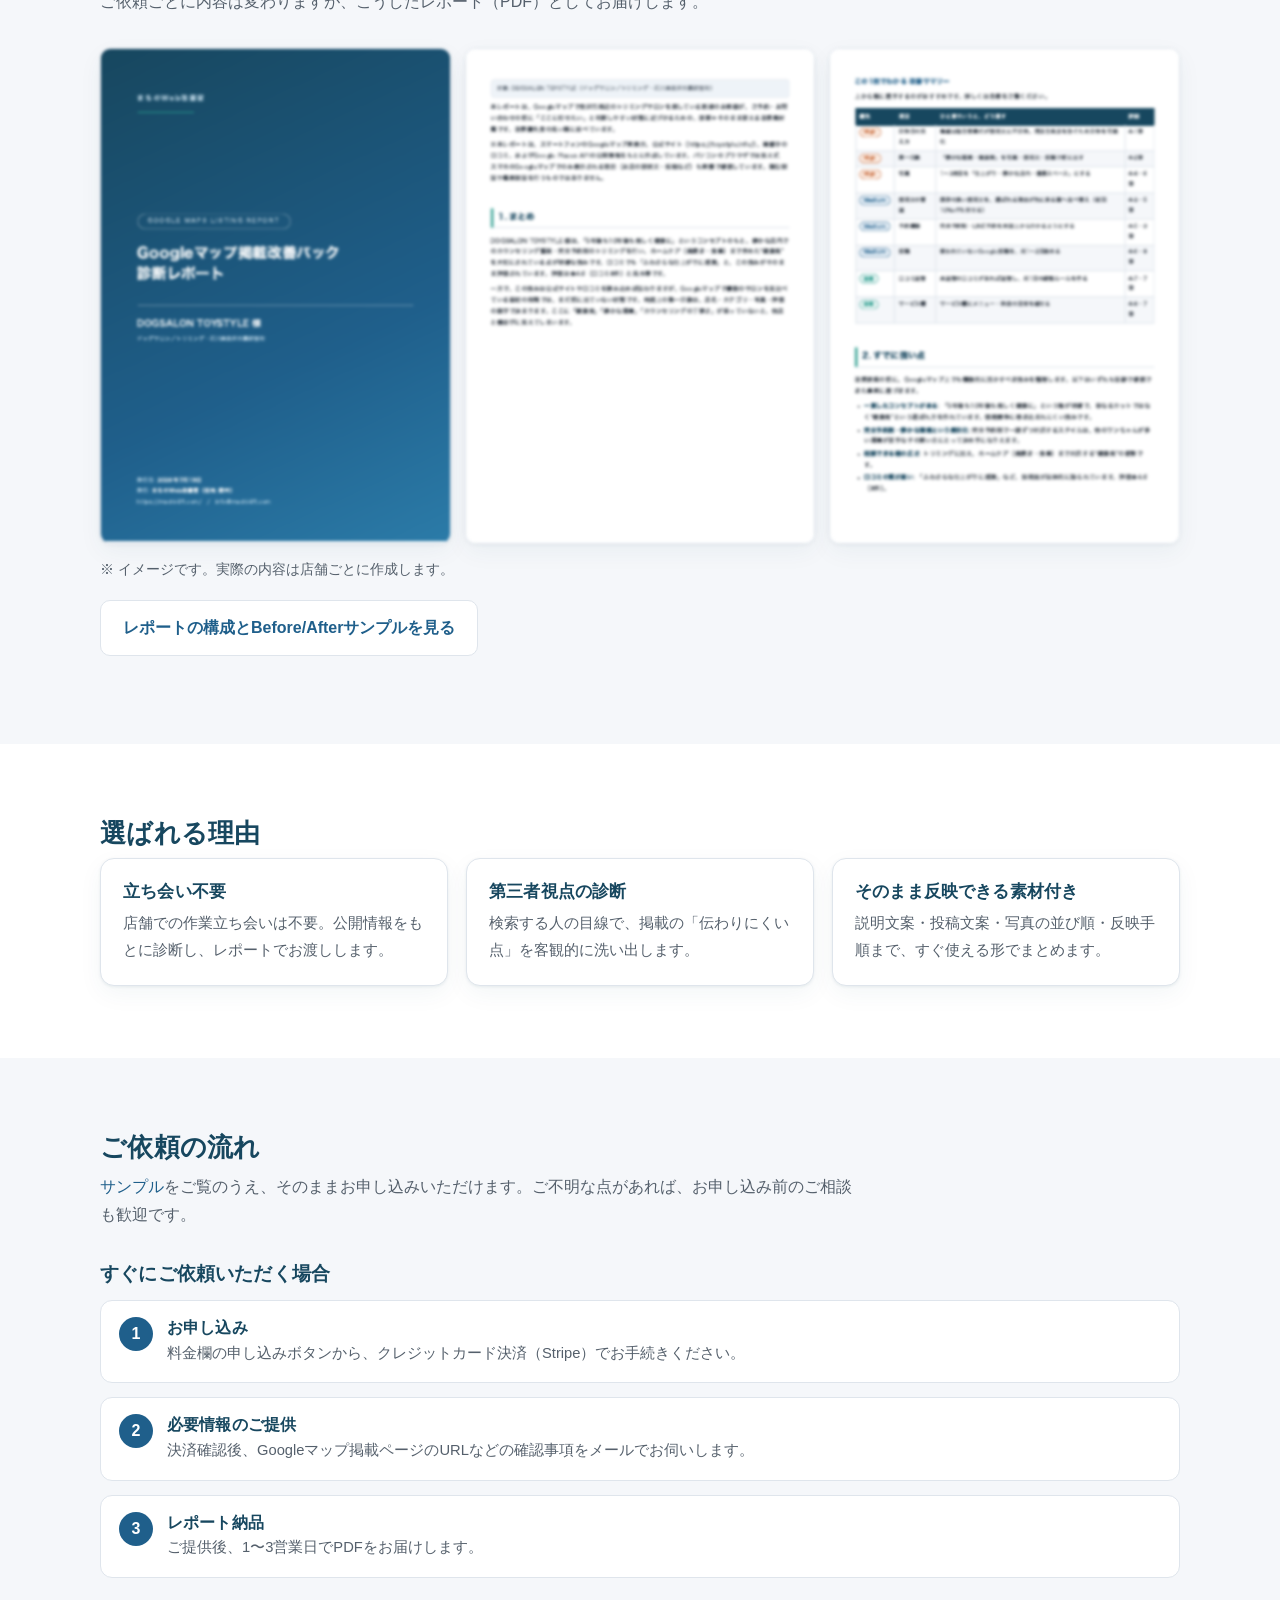
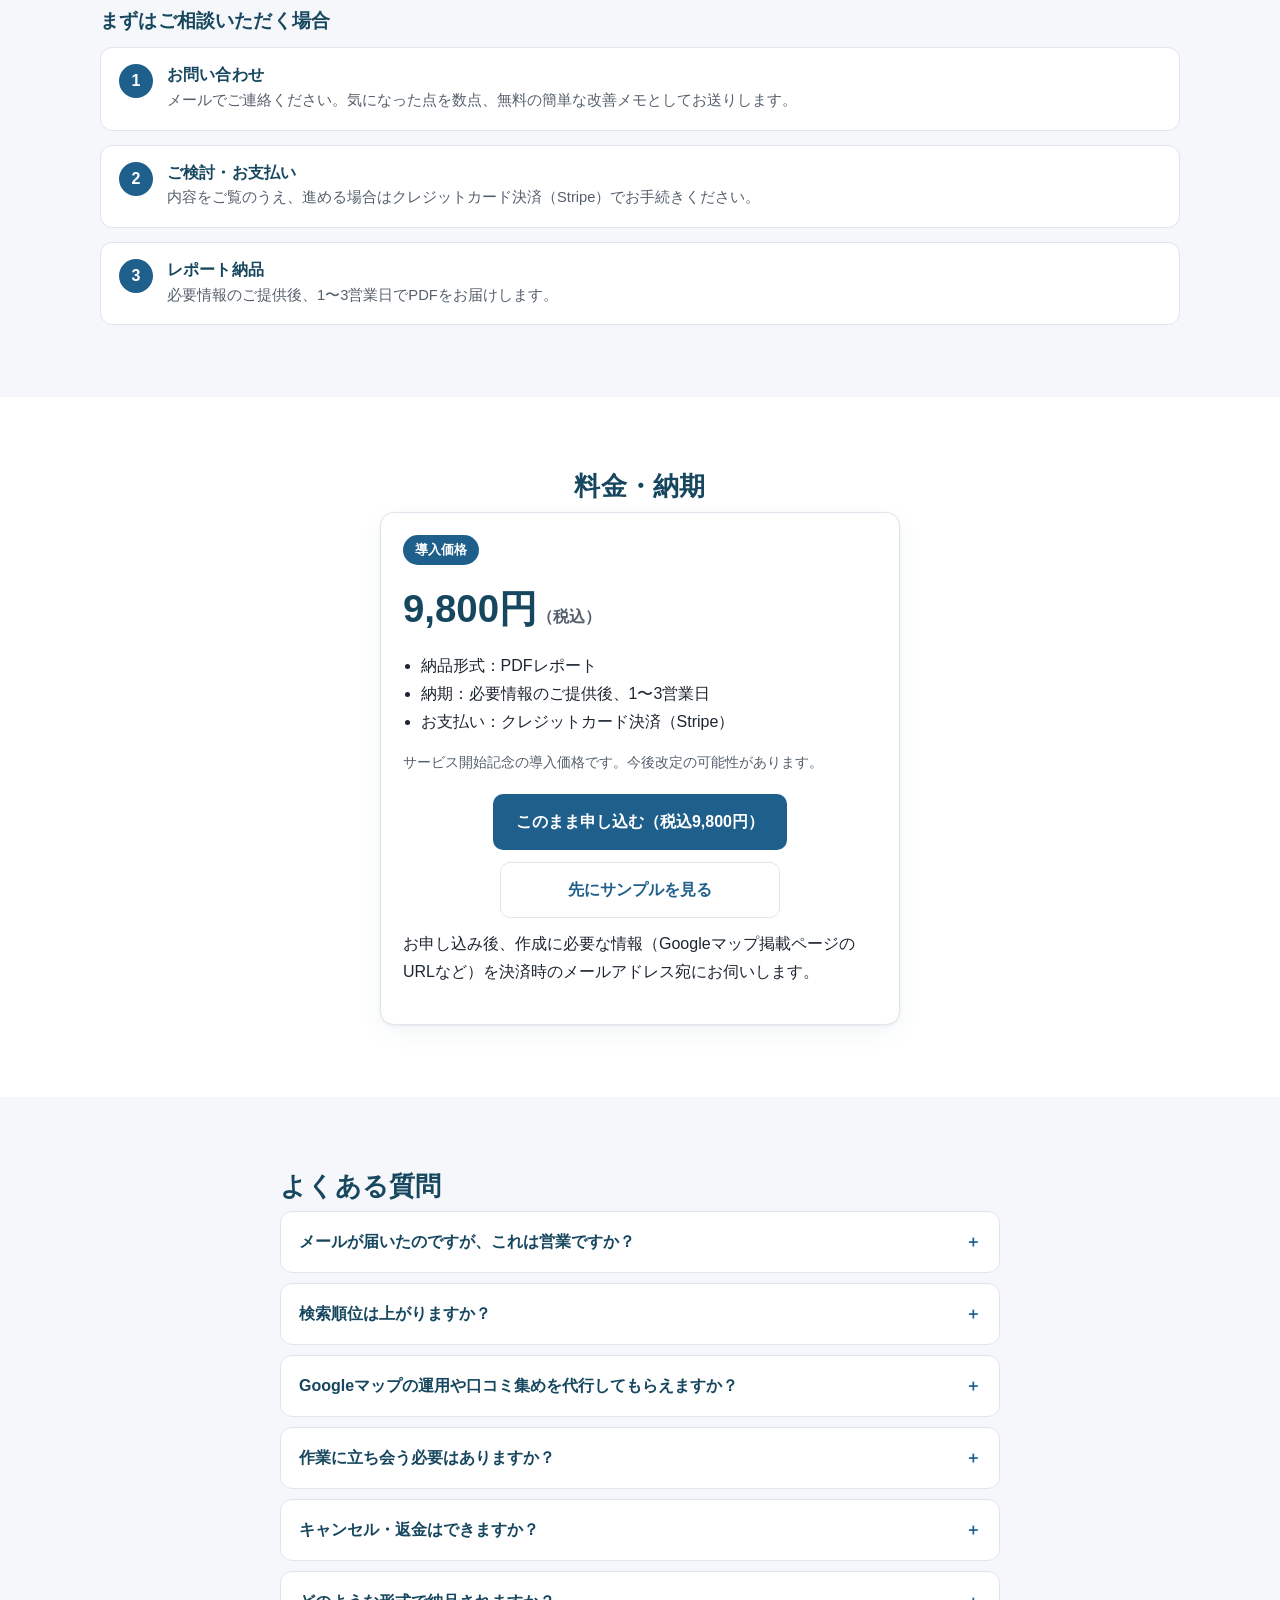
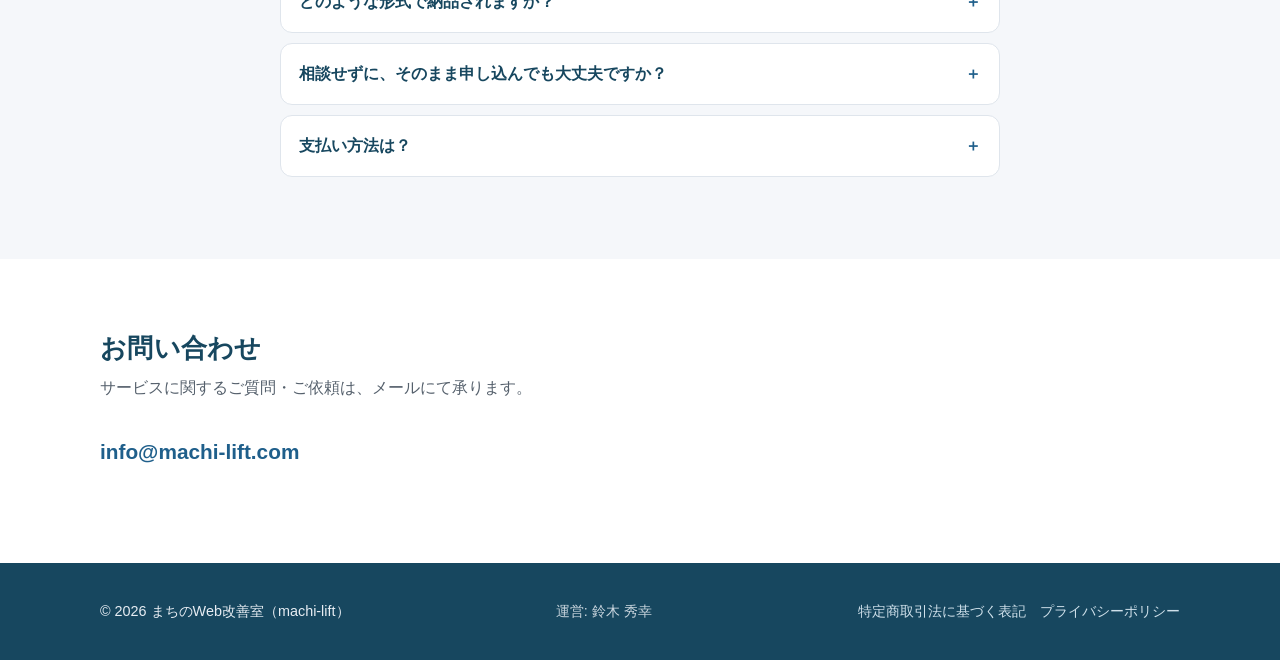
==== commit 4f41bfe3: "fix(pricing): 料金・納期セクションを中央揃え・申し込み/サンプルボタンの間隔調整 (index.html)" ====
--- a/index.html
+++ b/index.html
@@ -6,7 +6,7 @@
 <title>まちのWeb改善室｜Googleマップ掲載改善レポート（machi-lift）</title>
 <meta name="description" content="まちのWeb改善室（machi-lift）は、店舗のGoogleマップ掲載を第三者視点で診断し、写真・説明文・投稿・FAQなどの改善案と反映手順をPDFレポートでお届けします。">
 <link rel="icon" href="favicon.svg" type="image/svg+xml">
-<link rel="stylesheet" href="styles.css">
+<link rel="stylesheet" href="styles.css?v=20260731b">
 </head>
 <body>
 <header class="site-header"><div class="container">
--- a/styles.css
+++ b/styles.css
@@ -94,6 +94,10 @@
 .price-main{font-size:2.4rem;font-weight:800;color:var(--primary-dark);margin:10px 0 2px}
 .pricing ul{margin:10px 0 0;padding-left:1.1em;color:var(--text)}
 .pricing .note{margin-top:14px;color:var(--text-soft);font-size:.9rem}
+.pricing{text-align:center}
+.pricing .card{margin:0 auto;text-align:left}
+.pricing .cta{display:flex;flex-direction:column;align-items:center;gap:12px}
+.pricing .cta .btn{min-width:280px;text-align:center}
 .faq{max-width:760px}
 .faq-item{border:1px solid var(--border);border-radius:12px;margin-bottom:10px;background:#fff;overflow:hidden}
 .faq-item summary{cursor:pointer;padding:16px 18px;font-weight:700;color:var(--primary-dark);list-style:none;position:relative}
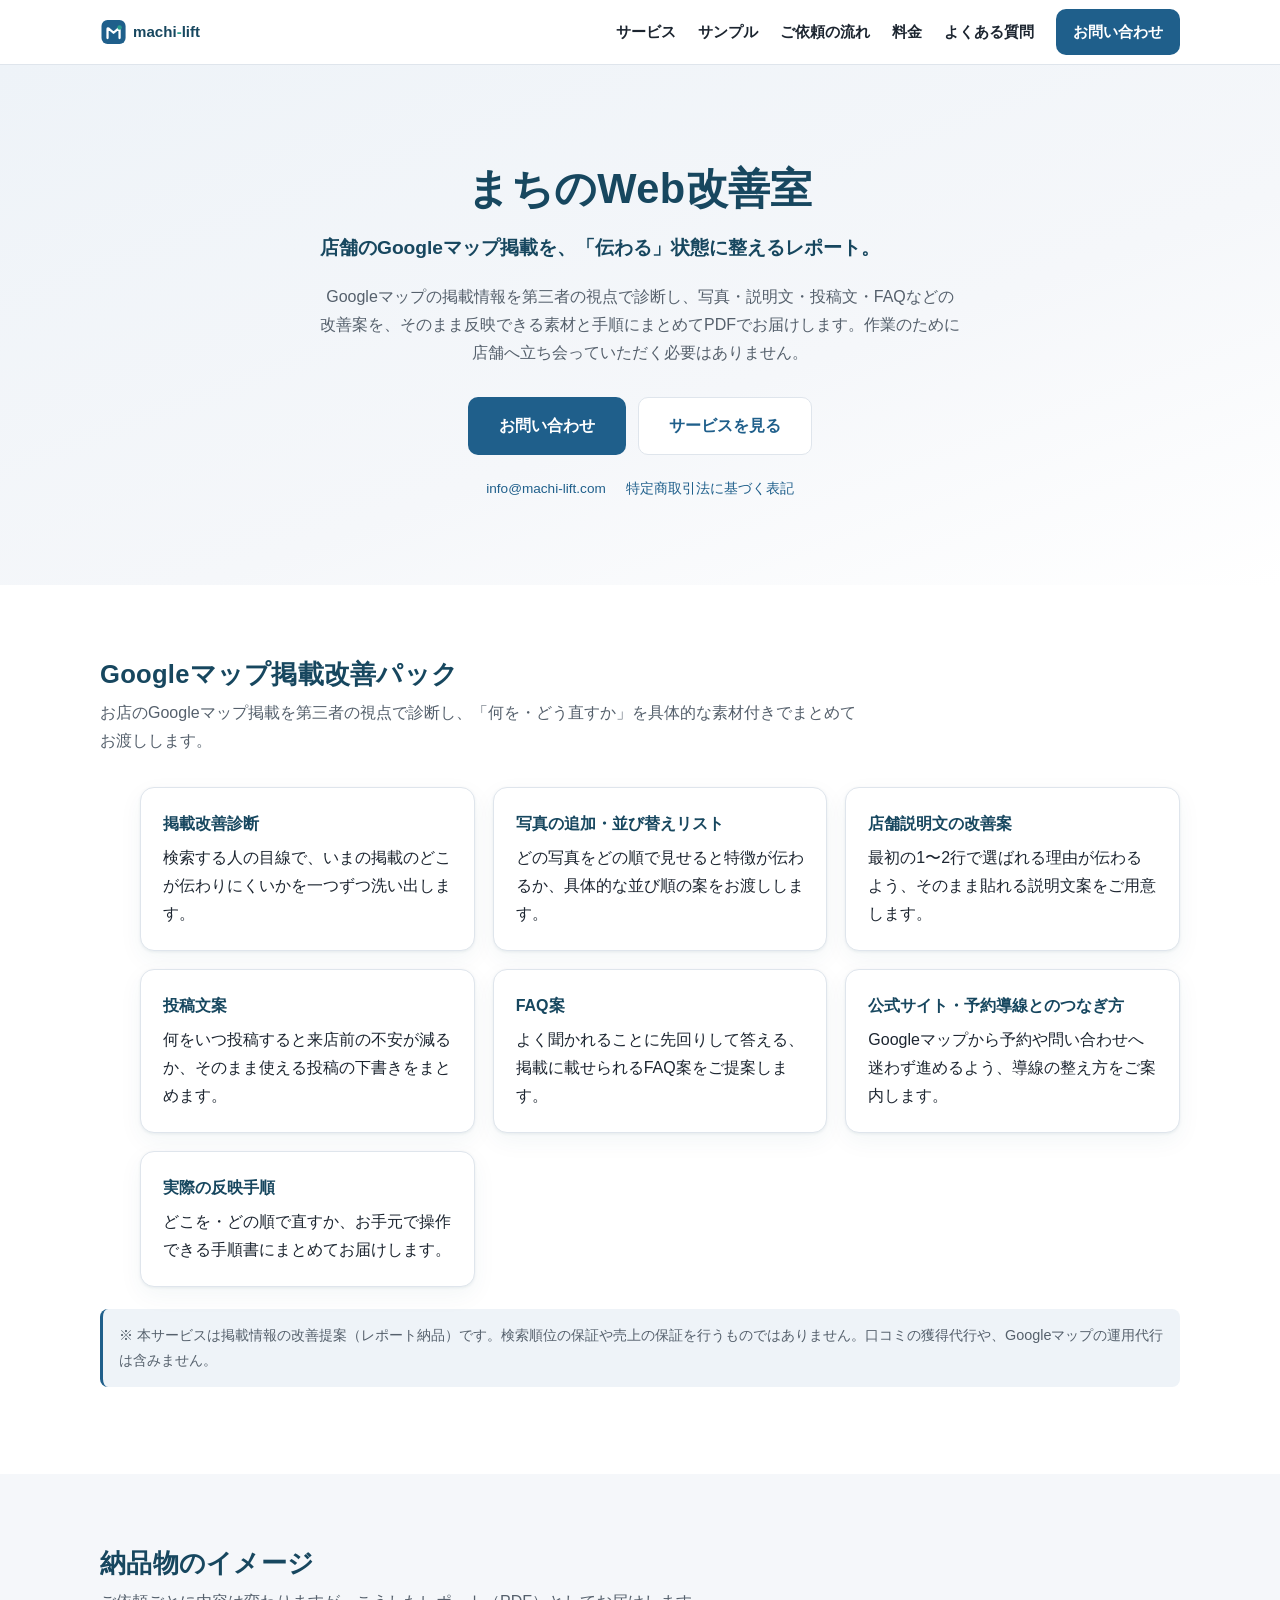
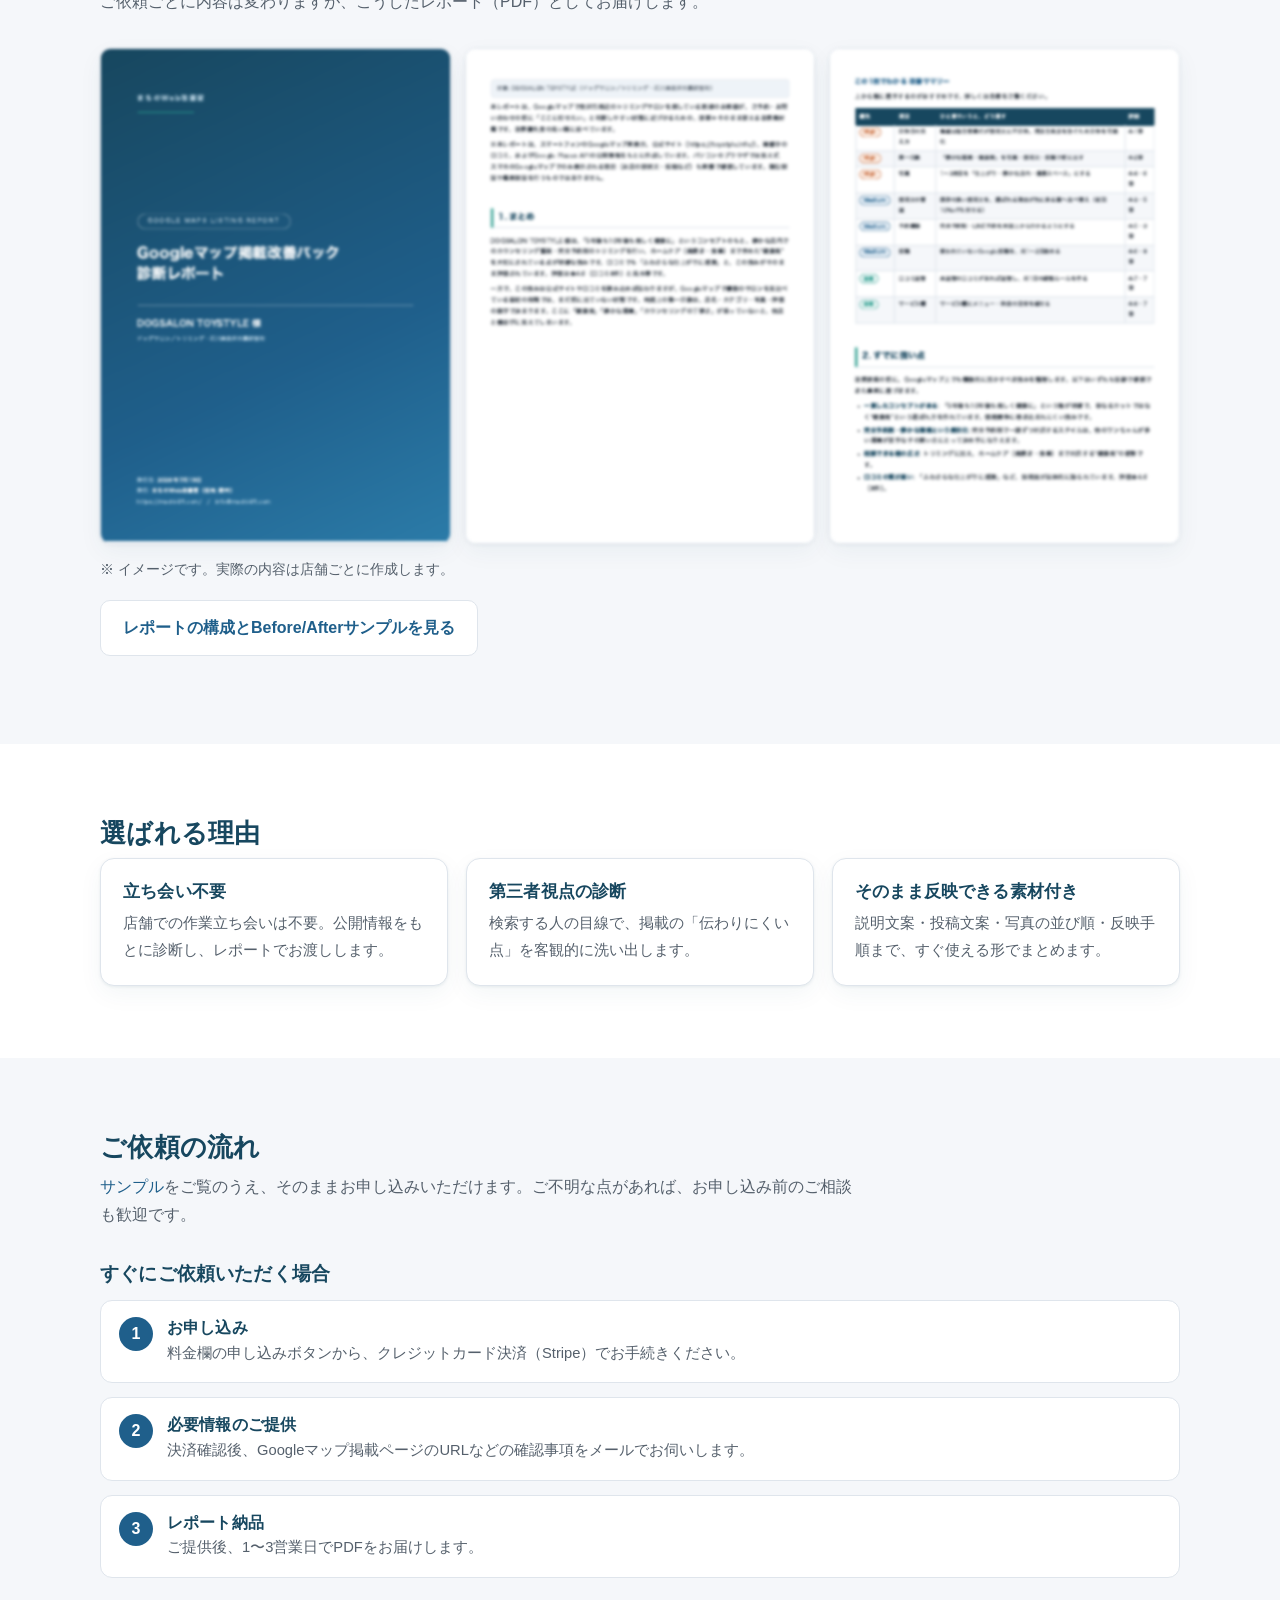
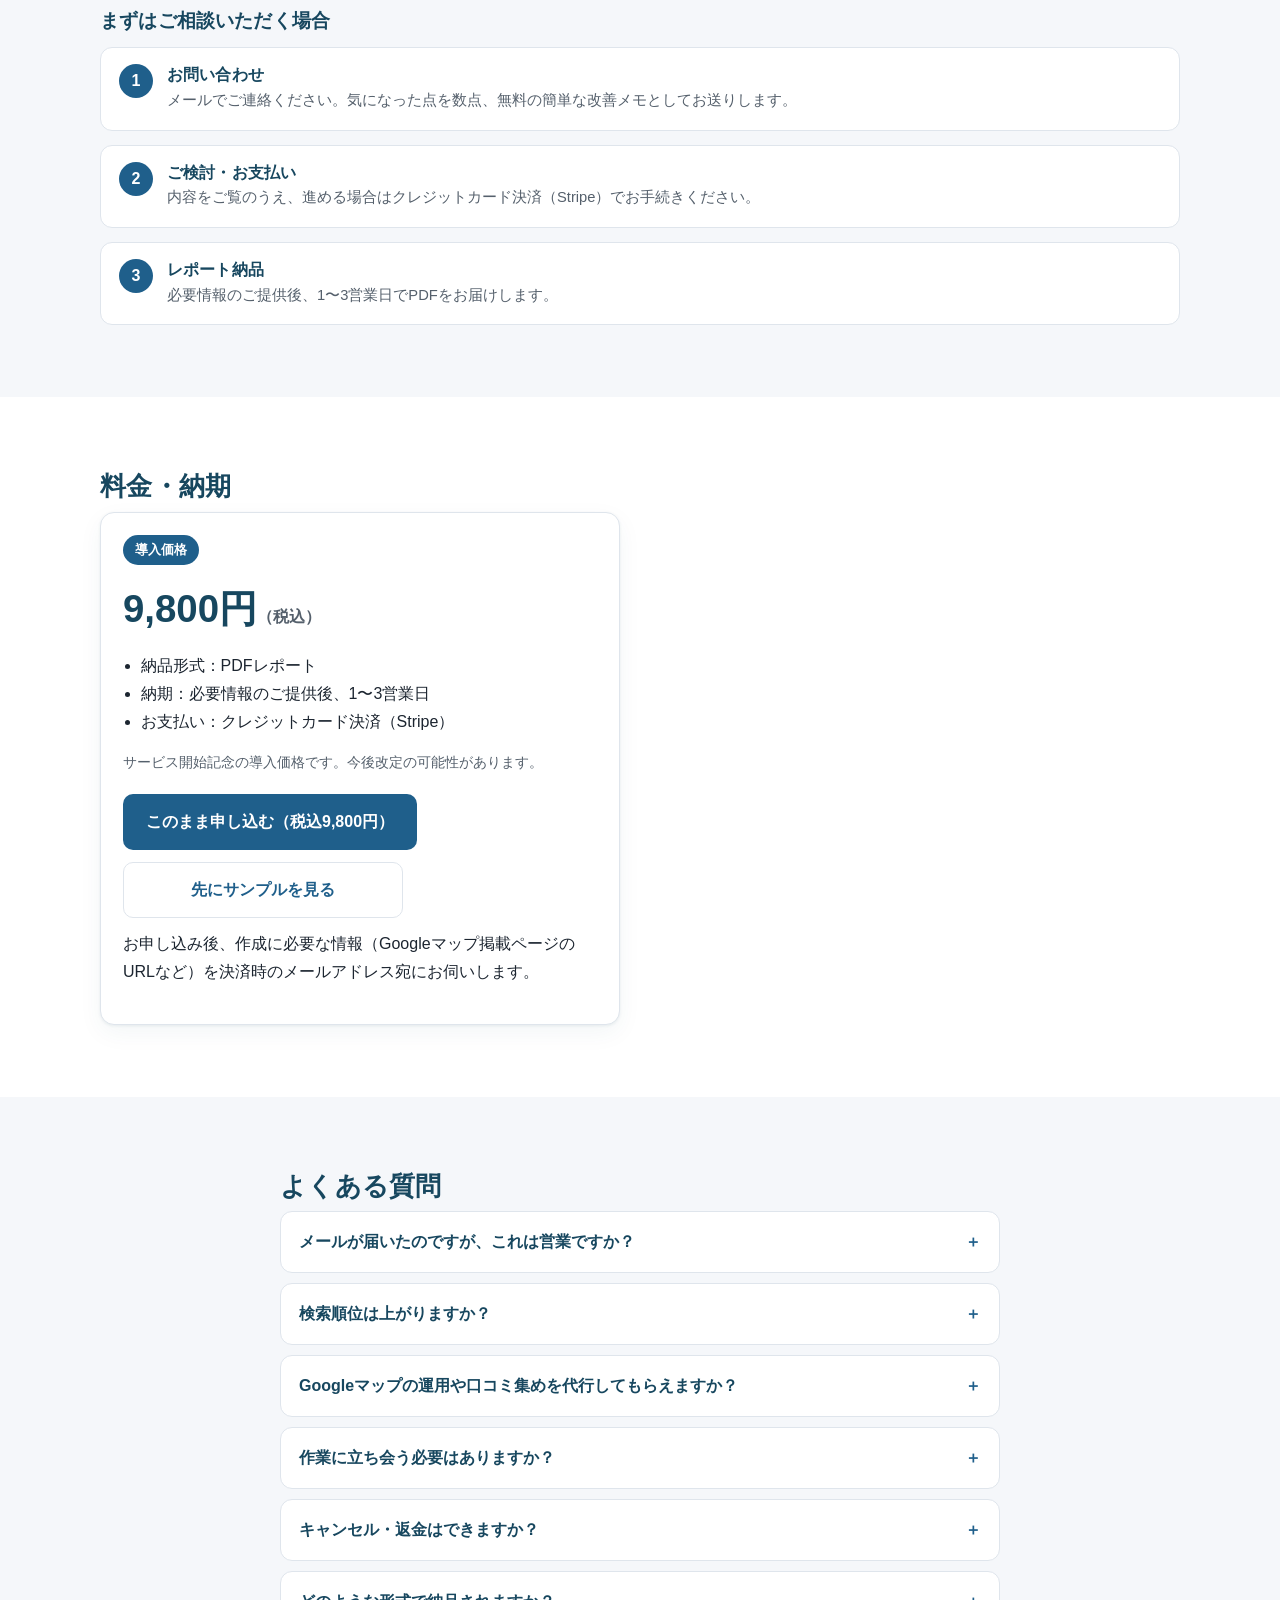
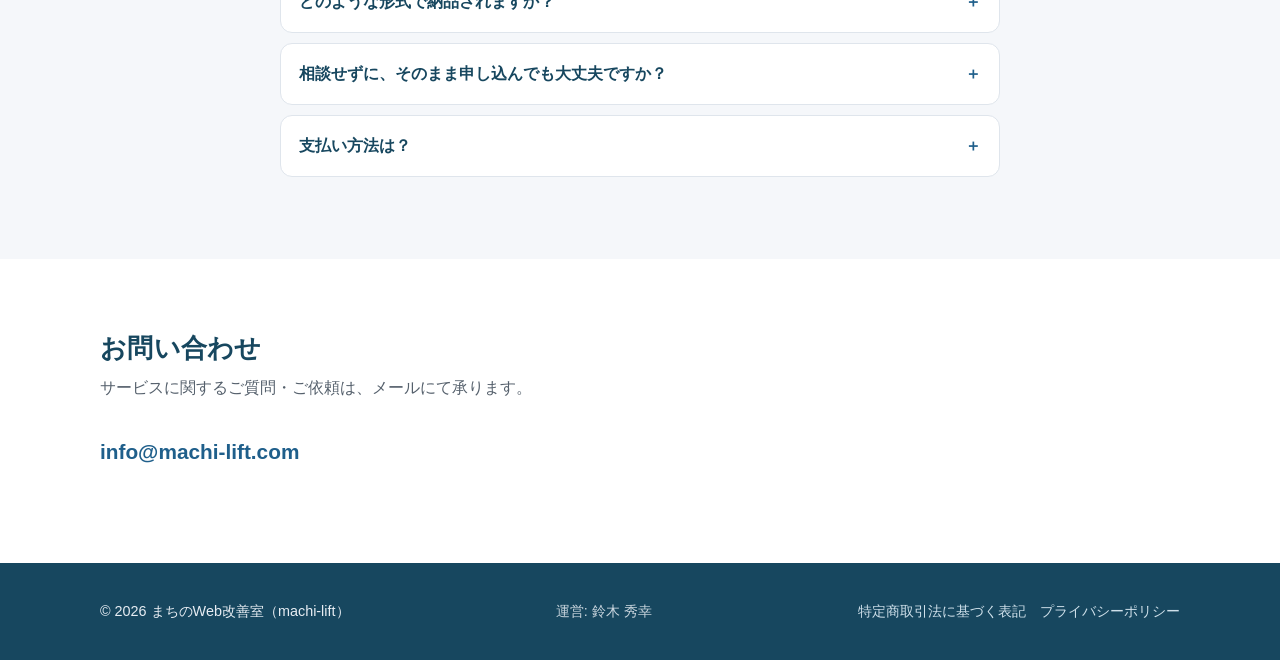
==== commit 0093abcc: "fix(pricing): 中央揃えを撤回し左揃えに戻す（ボタン間隔修正は維持） (index.html)" ====
--- a/index.html
+++ b/index.html
@@ -6,7 +6,7 @@
 <title>まちのWeb改善室｜Googleマップ掲載改善レポート（machi-lift）</title>
 <meta name="description" content="まちのWeb改善室（machi-lift）は、店舗のGoogleマップ掲載を第三者視点で診断し、写真・説明文・投稿・FAQなどの改善案と反映手順をPDFレポートでお届けします。">
 <link rel="icon" href="favicon.svg" type="image/svg+xml">
-<link rel="stylesheet" href="styles.css?v=20260731b">
+<link rel="stylesheet" href="styles.css?v=20260731c">
 </head>
 <body>
 <header class="site-header"><div class="container">
--- a/styles.css
+++ b/styles.css
@@ -94,9 +94,7 @@
 .price-main{font-size:2.4rem;font-weight:800;color:var(--primary-dark);margin:10px 0 2px}
 .pricing ul{margin:10px 0 0;padding-left:1.1em;color:var(--text)}
 .pricing .note{margin-top:14px;color:var(--text-soft);font-size:.9rem}
-.pricing{text-align:center}
-.pricing .card{margin:0 auto;text-align:left}
-.pricing .cta{display:flex;flex-direction:column;align-items:center;gap:12px}
+.pricing .cta{display:flex;flex-direction:column;align-items:flex-start;gap:12px}
 .pricing .cta .btn{min-width:280px;text-align:center}
 .faq{max-width:760px}
 .faq-item{border:1px solid var(--border);border-radius:12px;margin-bottom:10px;background:#fff;overflow:hidden}
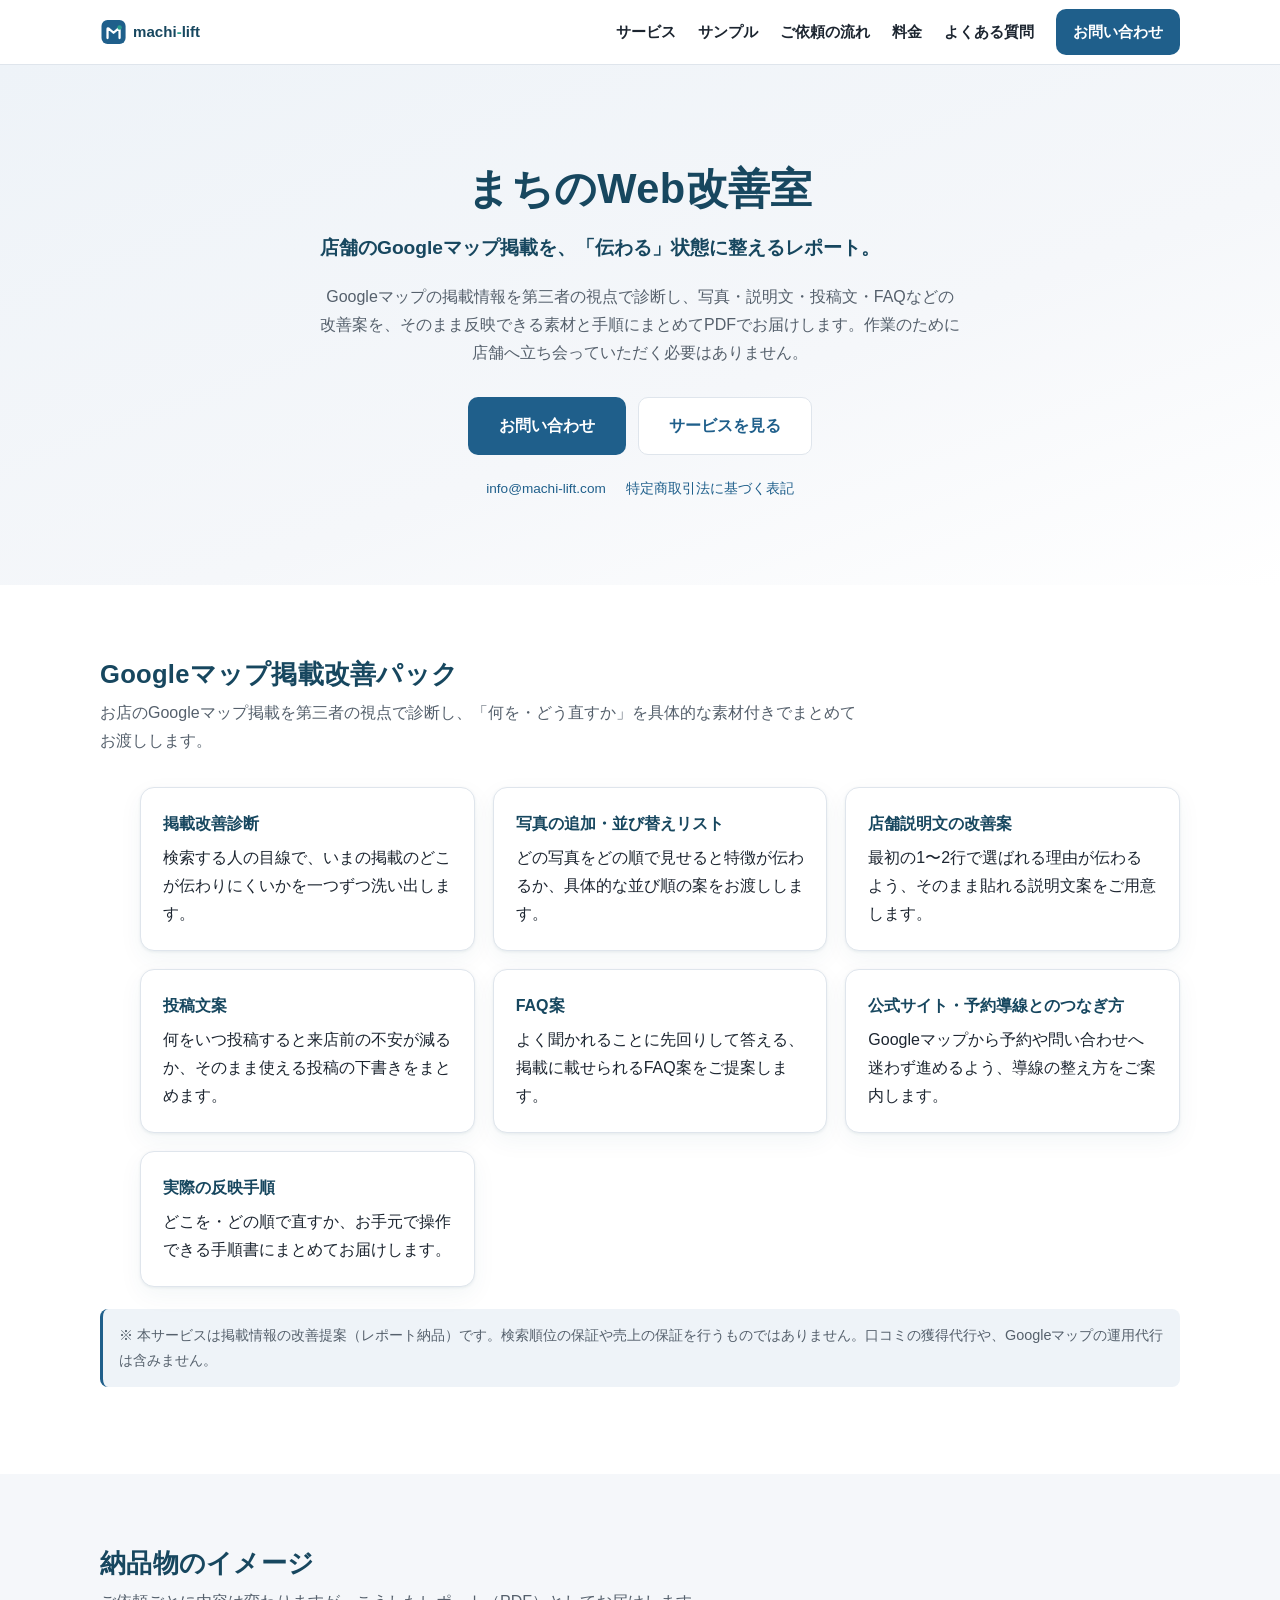
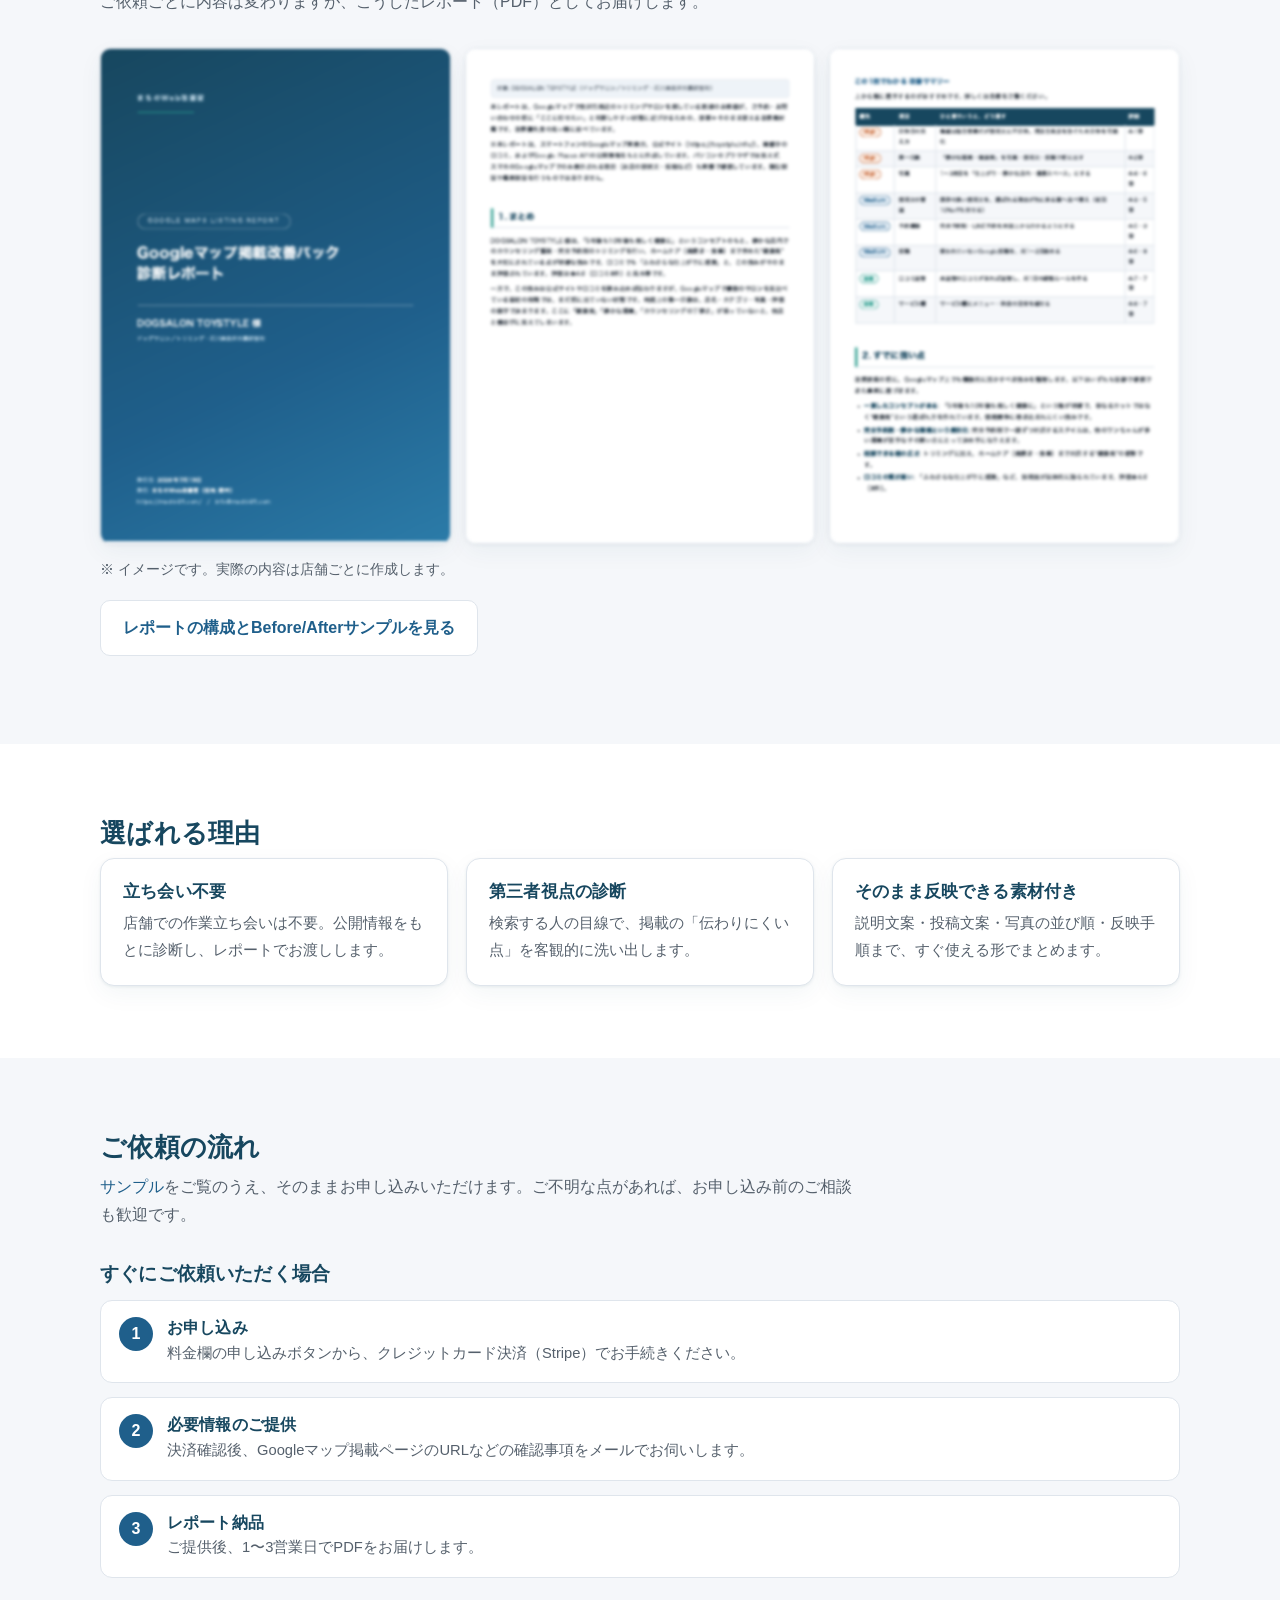
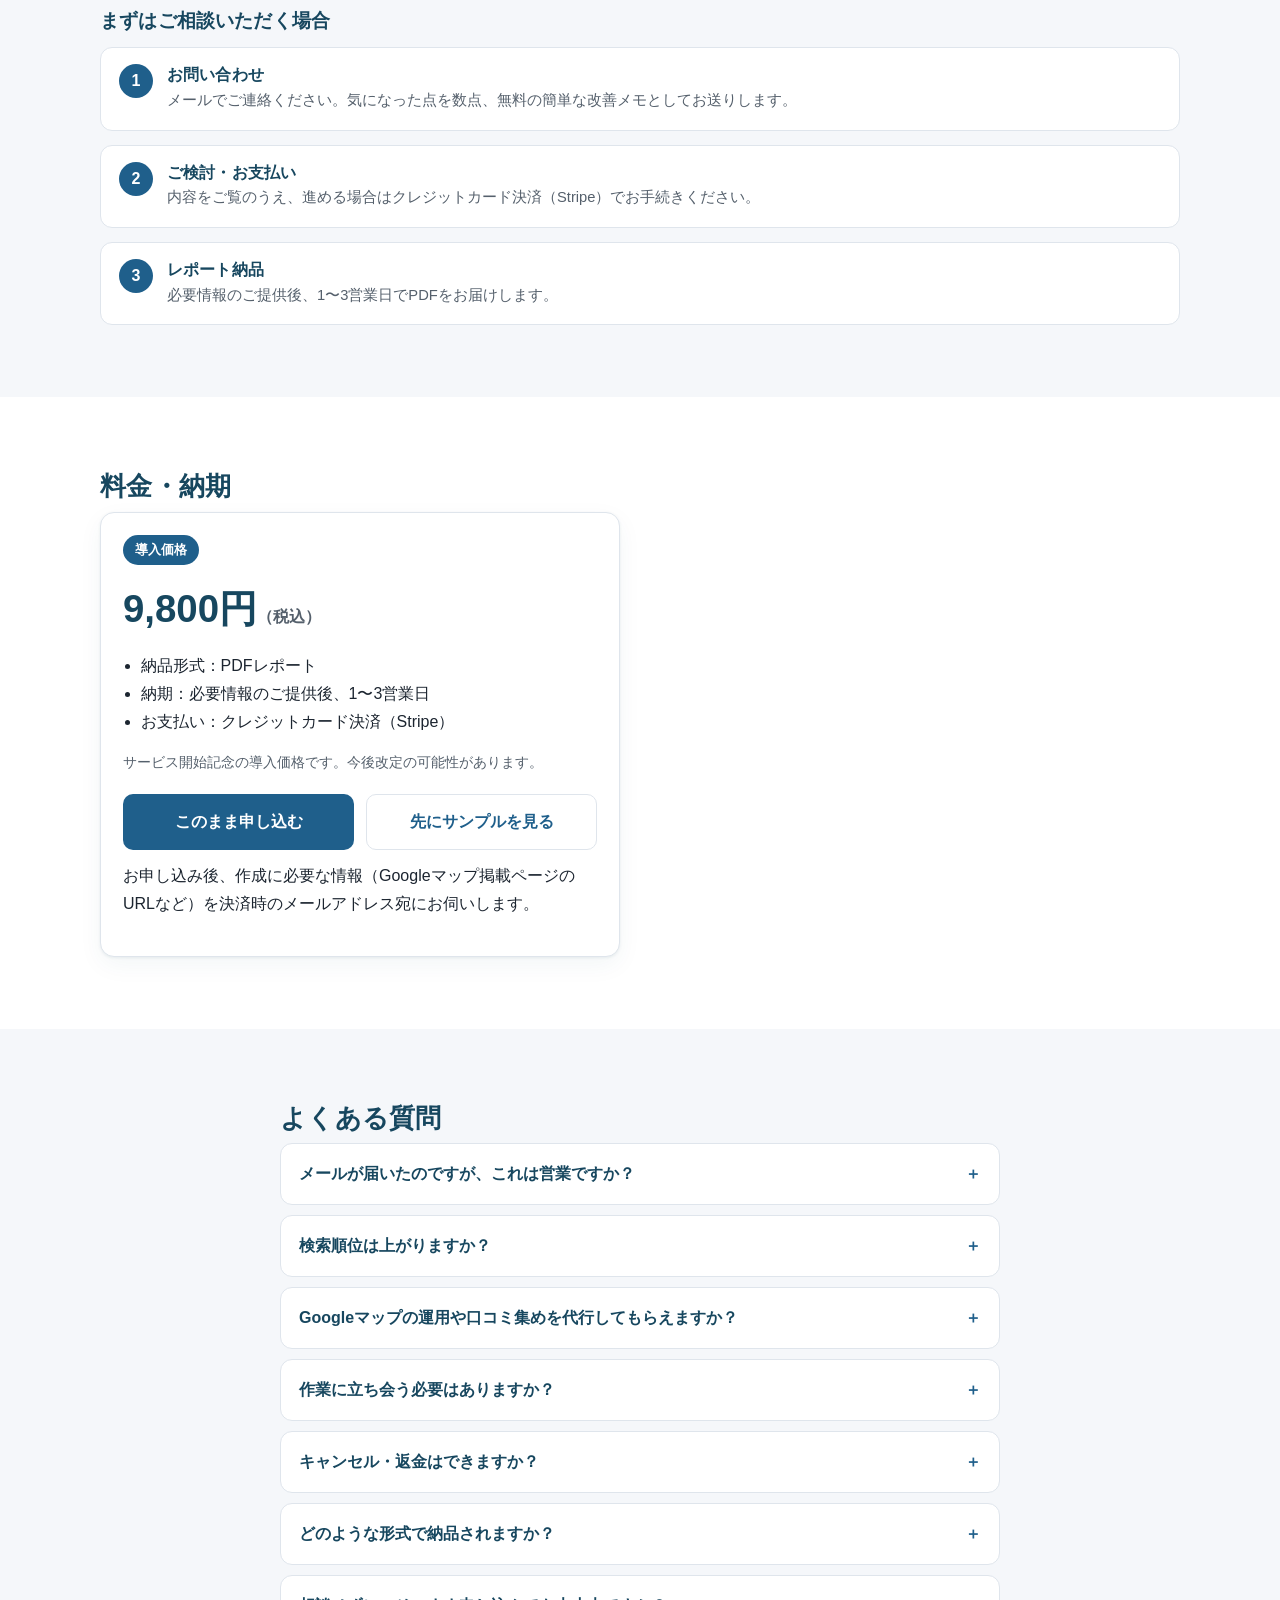
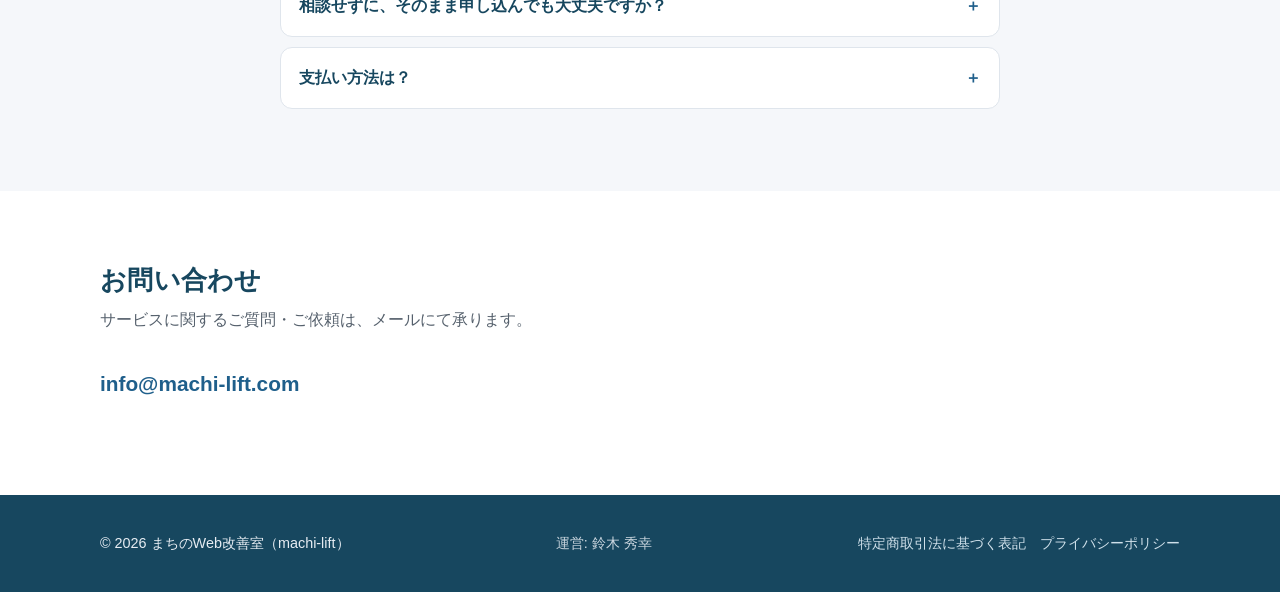
==== commit 32f5193b: "fix(pricing): 申し込み/サンプルボタンを横並び等幅に統一・ラベル短縮 (index.html)" ====
--- a/index.html
+++ b/index.html
@@ -6,7 +6,7 @@
 <title>まちのWeb改善室｜Googleマップ掲載改善レポート（machi-lift）</title>
 <meta name="description" content="まちのWeb改善室（machi-lift）は、店舗のGoogleマップ掲載を第三者視点で診断し、写真・説明文・投稿・FAQなどの改善案と反映手順をPDFレポートでお届けします。">
 <link rel="icon" href="favicon.svg" type="image/svg+xml">
-<link rel="stylesheet" href="styles.css?v=20260731c">
+<link rel="stylesheet" href="styles.css?v=20260731d">
 </head>
 <body>
 <header class="site-header"><div class="container">
@@ -118,7 +118,7 @@
         </ul>
         <p class="note">サービス開始記念の導入価格です。今後改定の可能性があります。</p>
         <div class="cta" style="margin-top:18px">
-          <a class="btn btn--primary" href="https://buy.stripe.com/7sYbJ25mU6V95kP9gI53O0j" target="_blank" rel="noopener">このまま申し込む（税込9,800円）</a>
+          <a class="btn btn--primary" href="https://buy.stripe.com/7sYbJ25mU6V95kP9gI53O0j" target="_blank" rel="noopener">このまま申し込む</a>
           <a class="btn btn--ghost" href="sample.html">先にサンプルを見る</a>
         </div>
         <p class="cap" style="margin-top:12px">お申し込み後、作成に必要な情報（Googleマップ掲載ページのURLなど）を決済時のメールアドレス宛にお伺いします。</p>
--- a/styles.css
+++ b/styles.css
@@ -94,8 +94,8 @@
 .price-main{font-size:2.4rem;font-weight:800;color:var(--primary-dark);margin:10px 0 2px}
 .pricing ul{margin:10px 0 0;padding-left:1.1em;color:var(--text)}
 .pricing .note{margin-top:14px;color:var(--text-soft);font-size:.9rem}
-.pricing .cta{display:flex;flex-direction:column;align-items:flex-start;gap:12px}
-.pricing .cta .btn{min-width:280px;text-align:center}
+.pricing .cta{display:flex;flex-wrap:wrap;gap:12px}
+.pricing .cta .btn{flex:1 1 190px;text-align:center;white-space:nowrap}
 .faq{max-width:760px}
 .faq-item{border:1px solid var(--border);border-radius:12px;margin-bottom:10px;background:#fff;overflow:hidden}
 .faq-item summary{cursor:pointer;padding:16px 18px;font-weight:700;color:var(--primary-dark);list-style:none;position:relative}
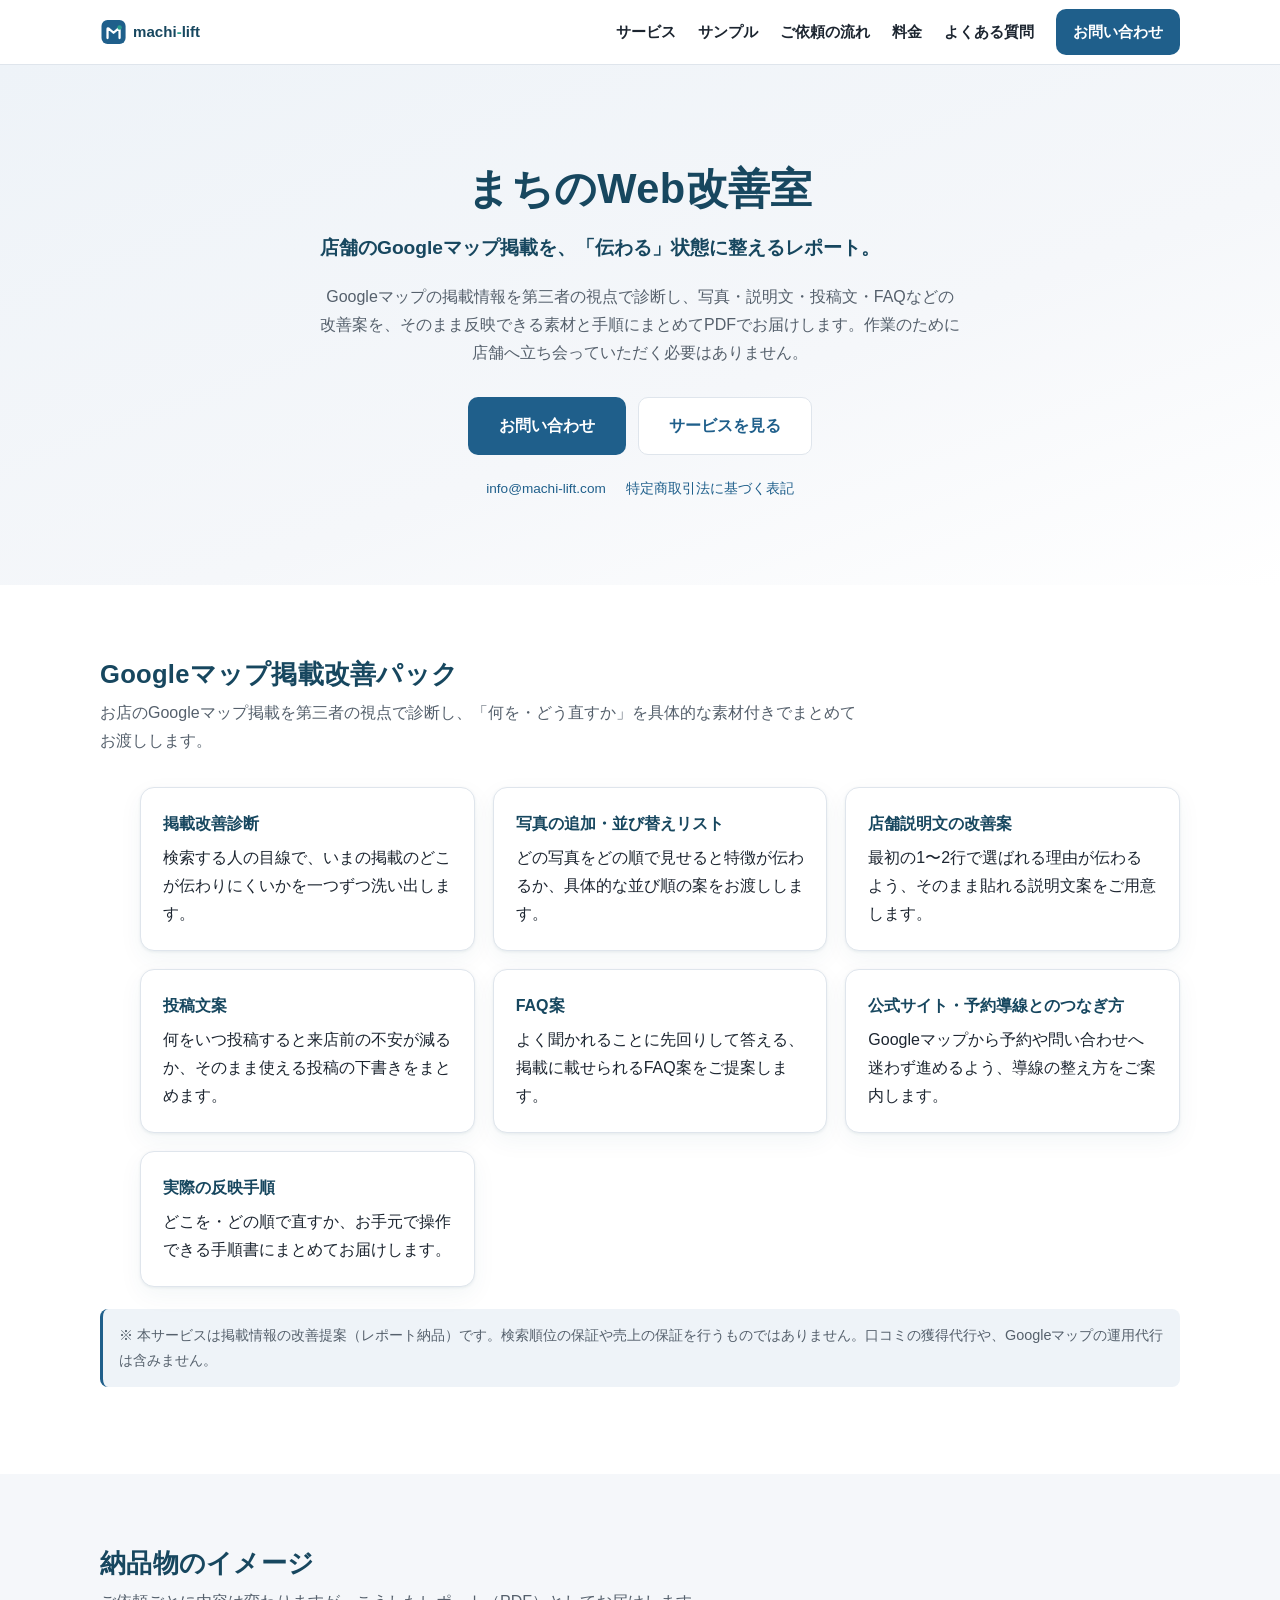
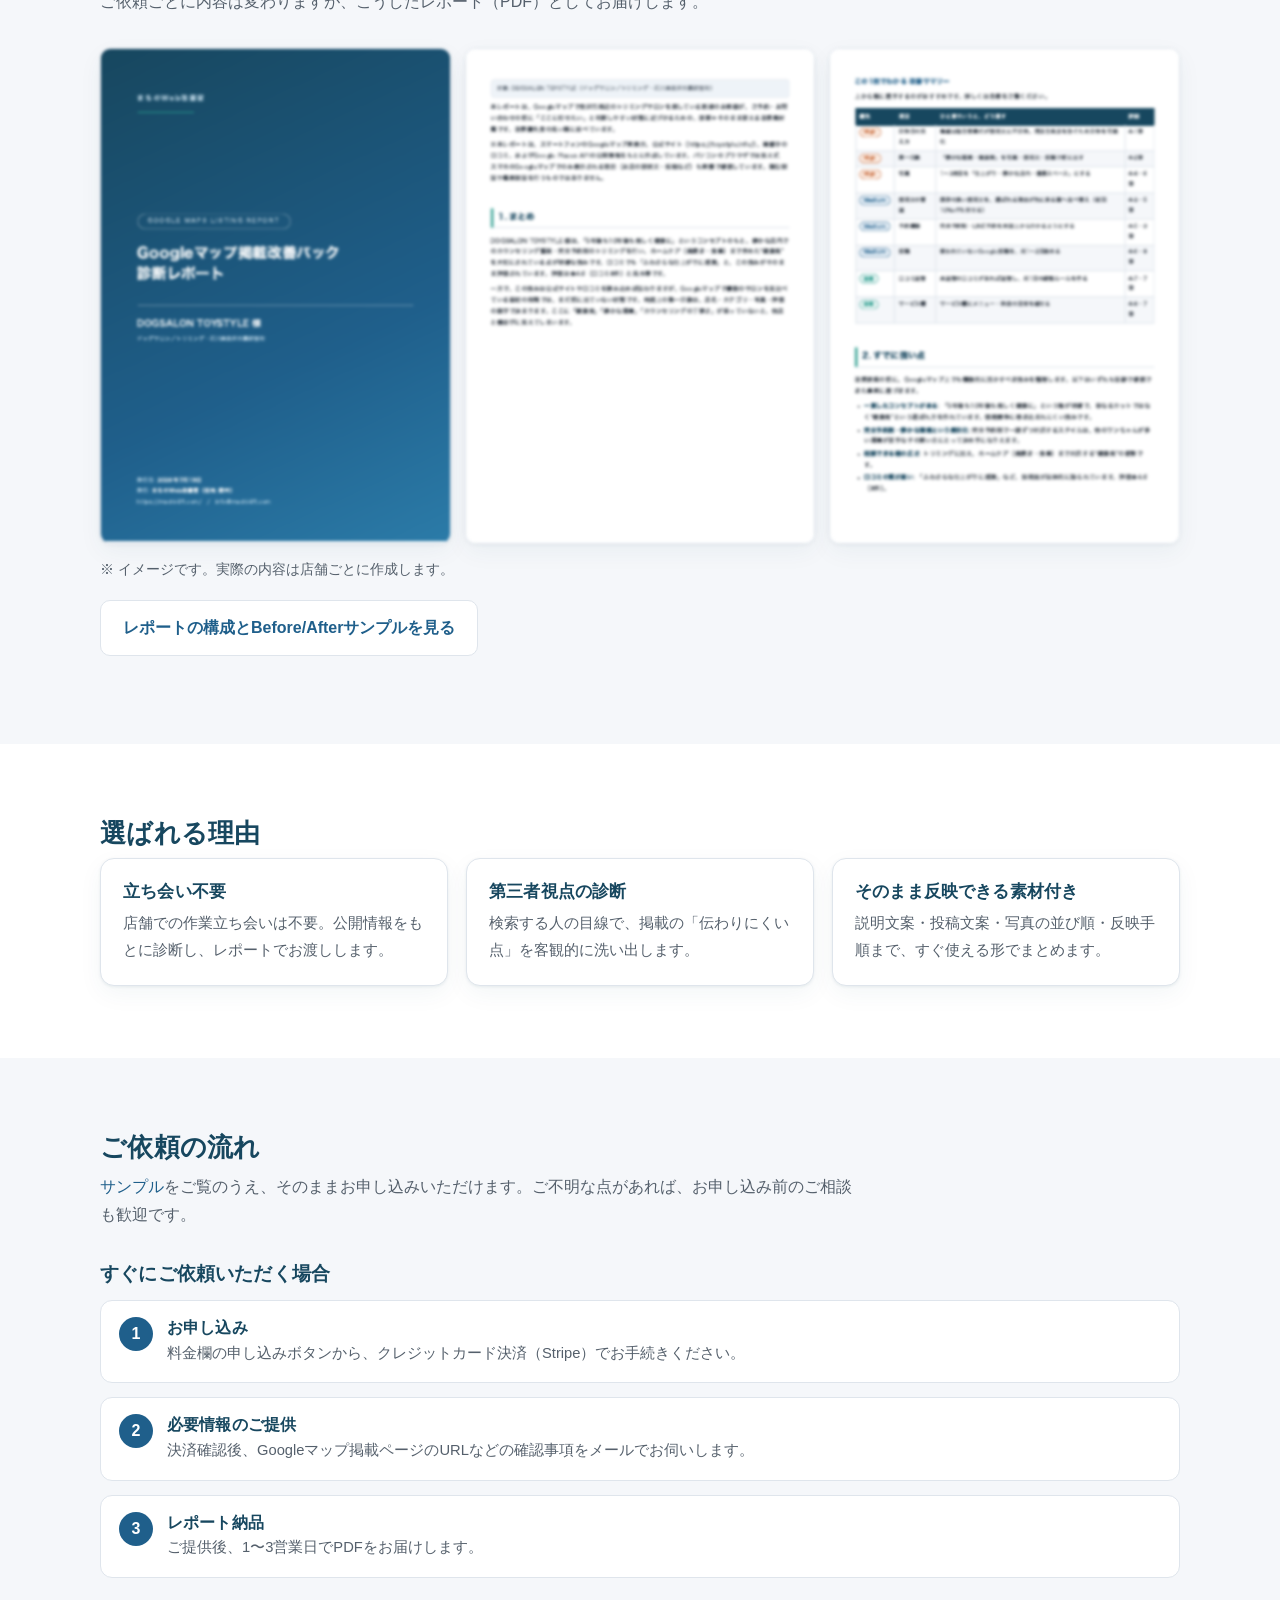
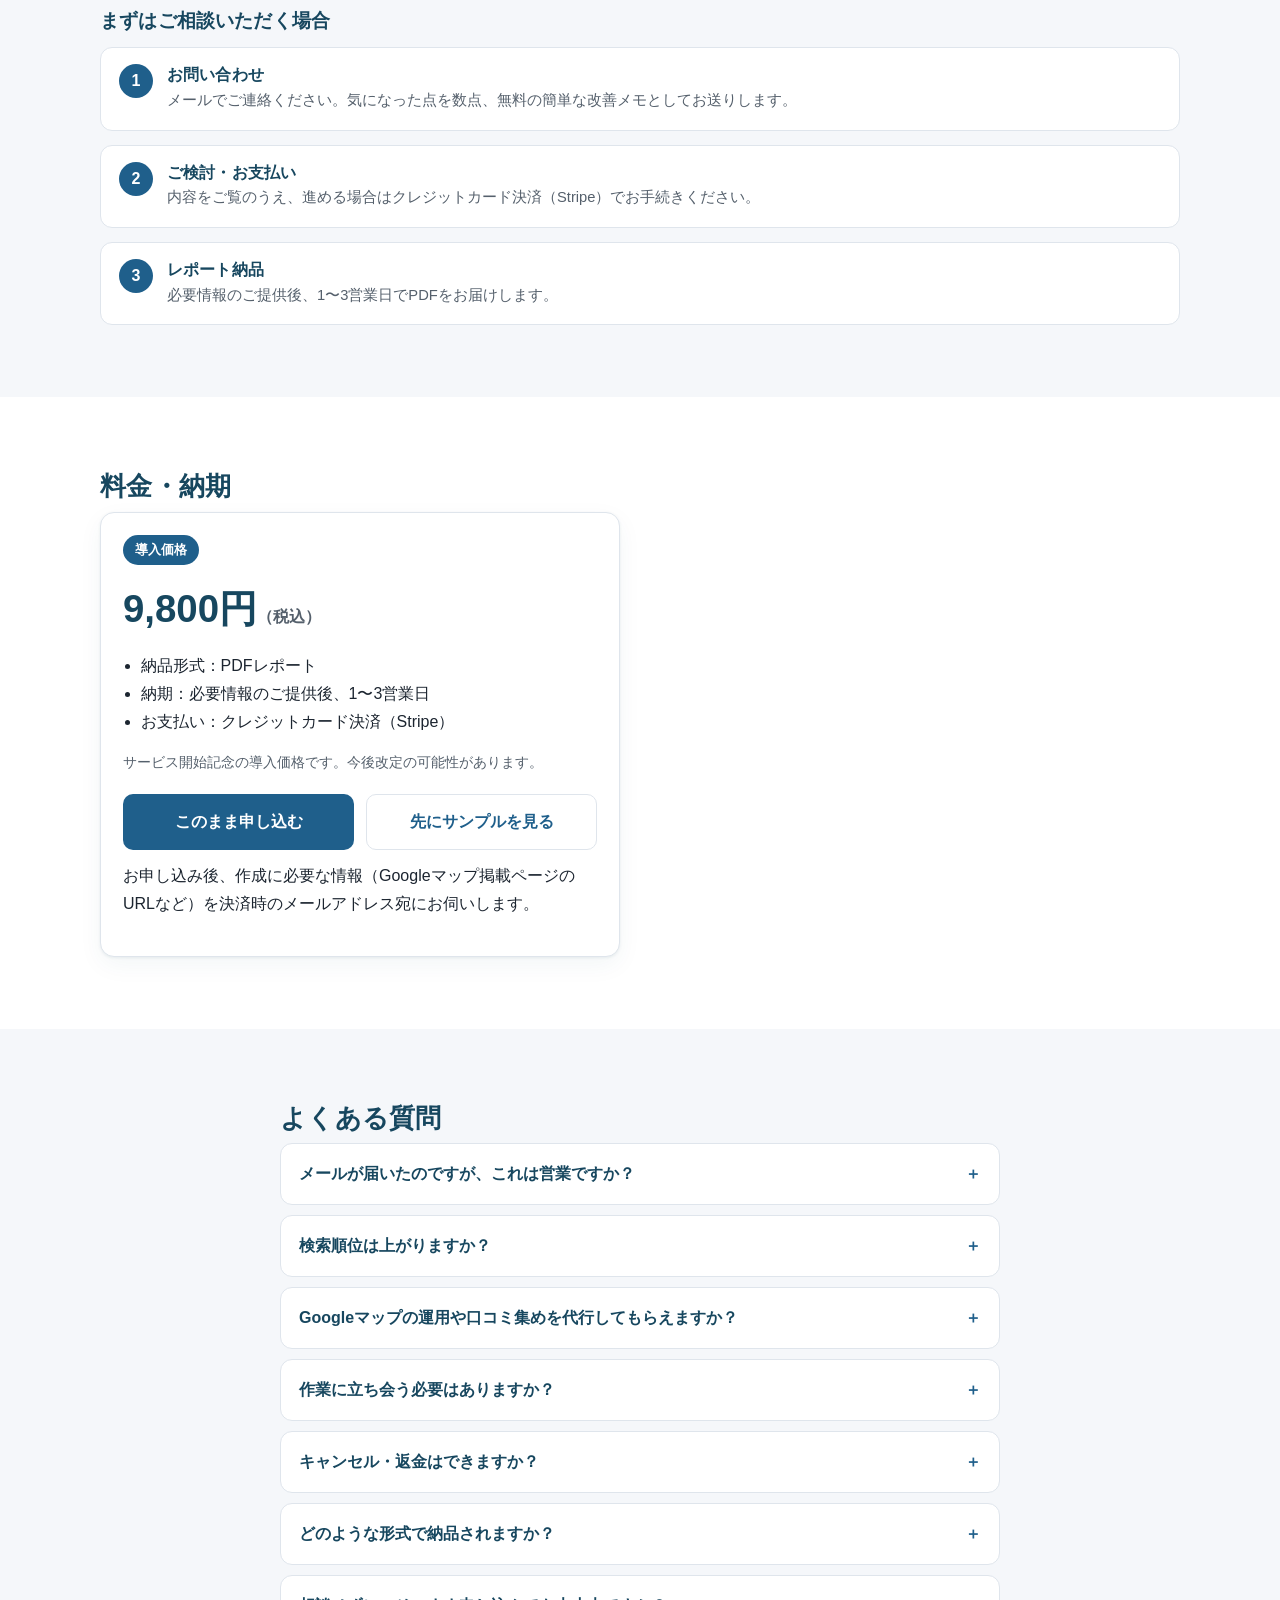
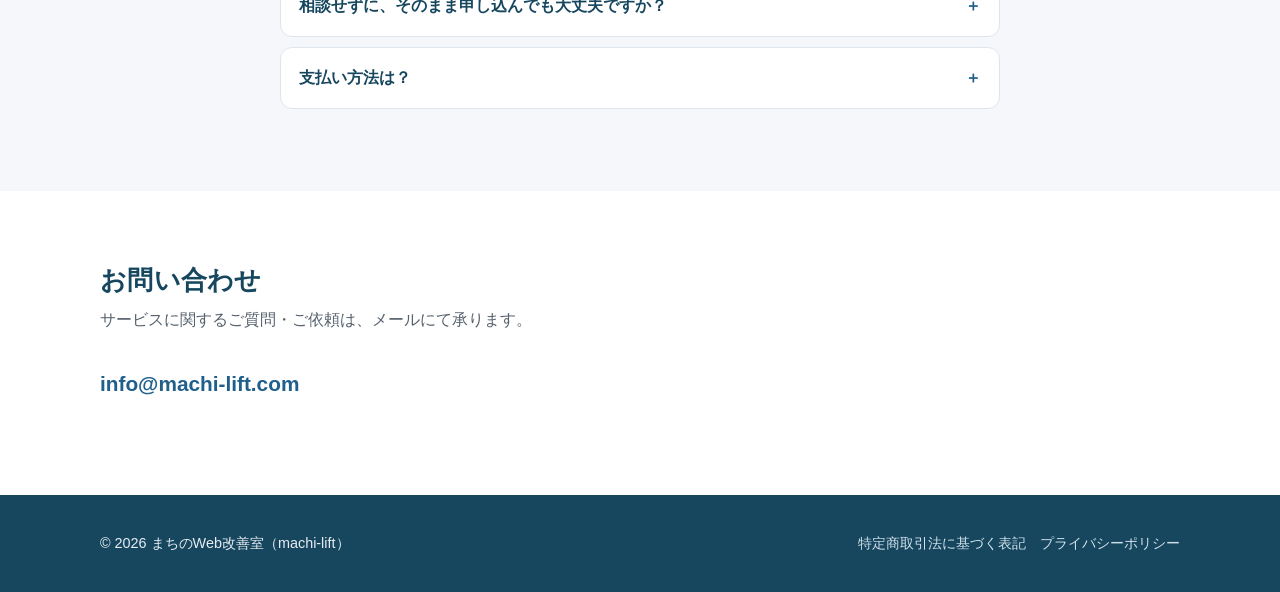
==== commit 1168d08d: "chore(site): フッターの運営者名表記を削除（特商法ページの法定表記は残置）" ====
--- a/index.html
+++ b/index.html
@@ -175,7 +175,6 @@
 </main>
 <footer class="site-footer"><div class="container">
   <div>© 2026 まちのWeb改善室（machi-lift）</div>
-  <div class="foot-name">運営: 鈴木 秀幸</div>
   <nav><a href="tokushoho.html">特定商取引法に基づく表記</a>　<a href="privacy.html">プライバシーポリシー</a></nav>
 </div></footer>
 <script src="main.js"></script>
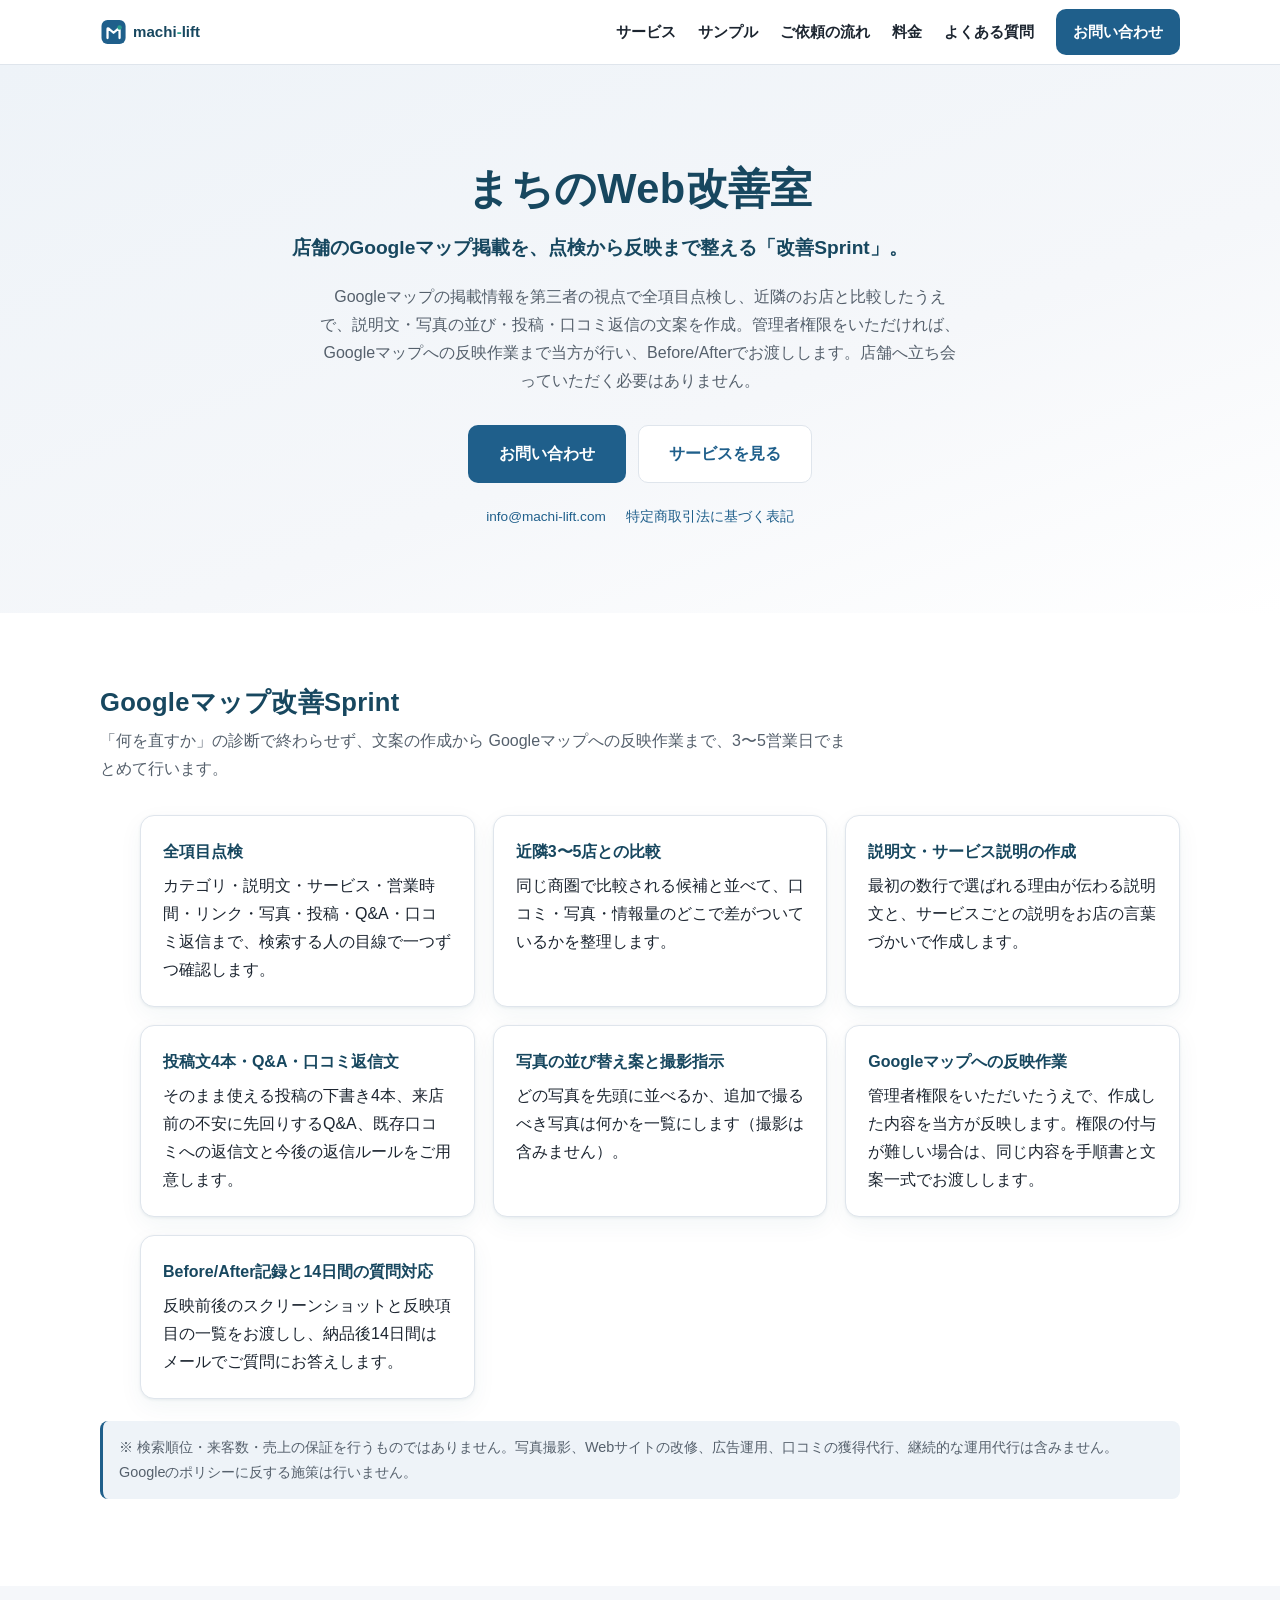
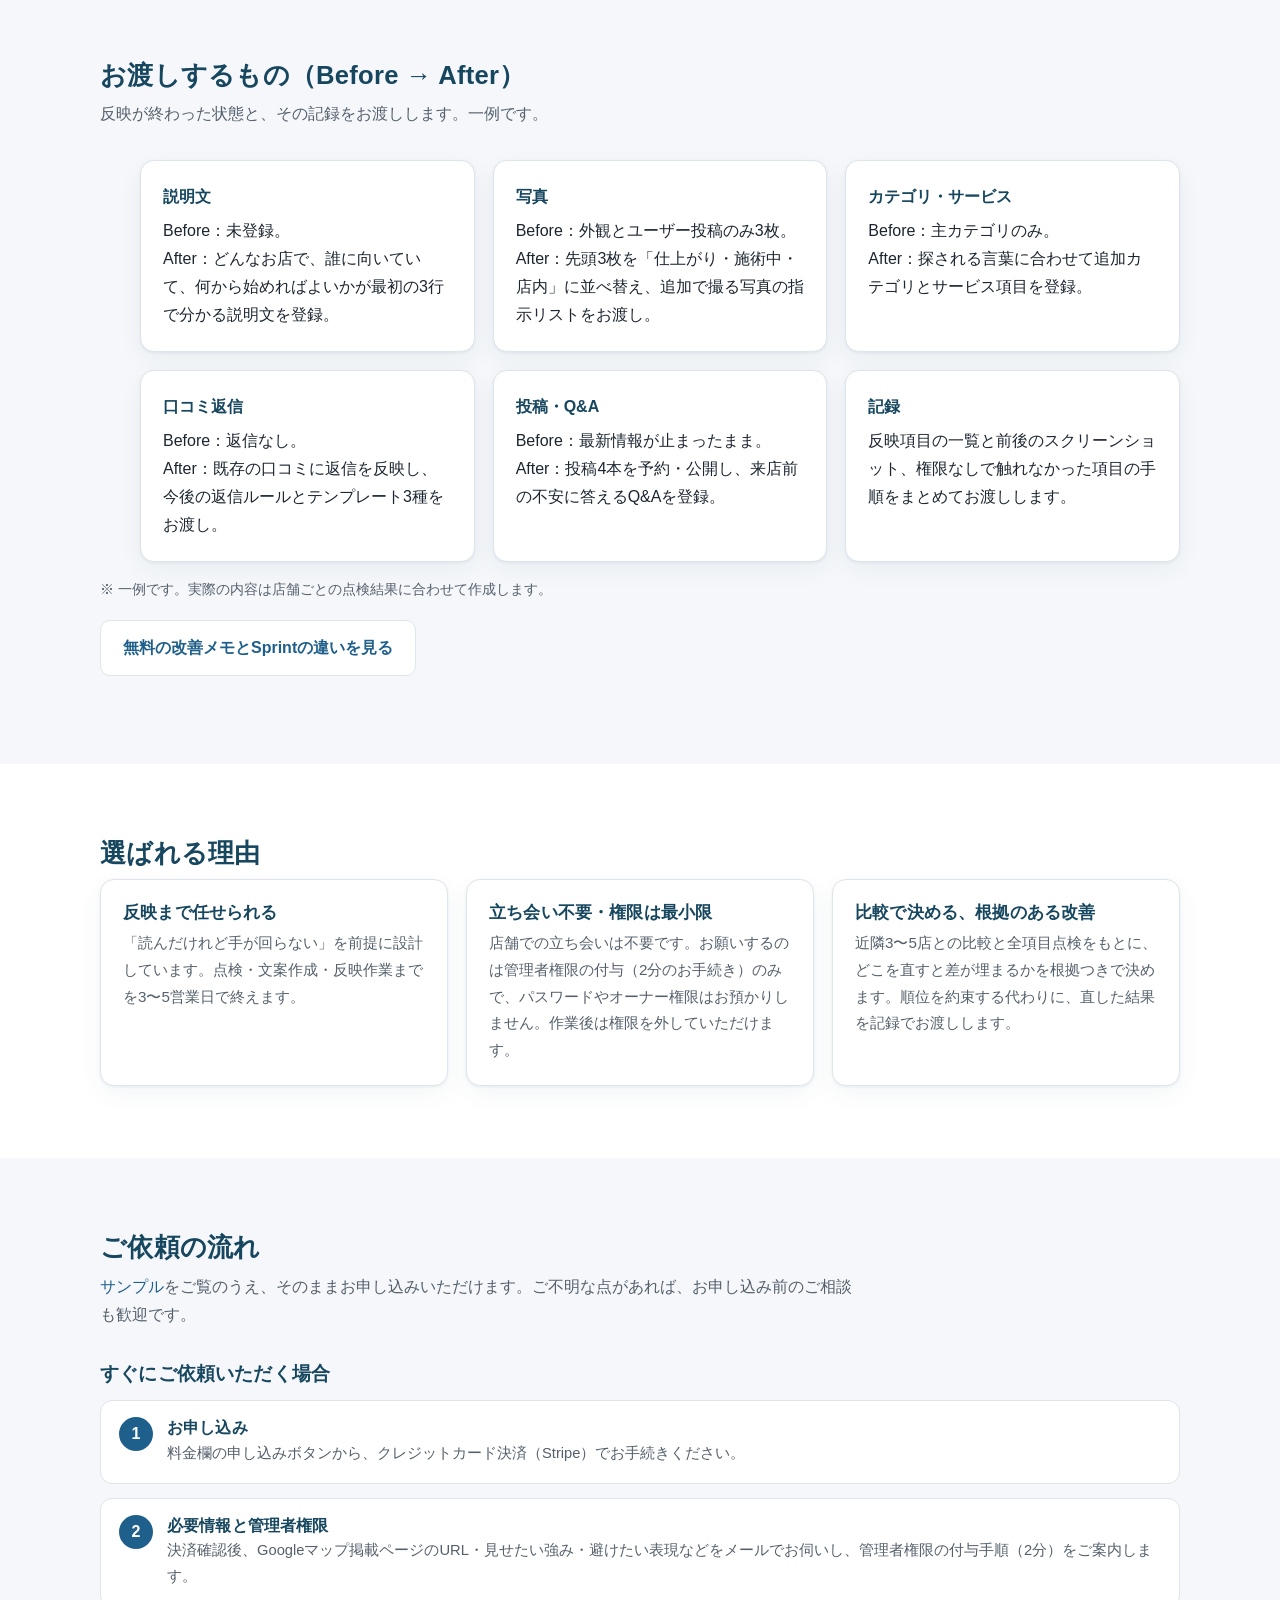
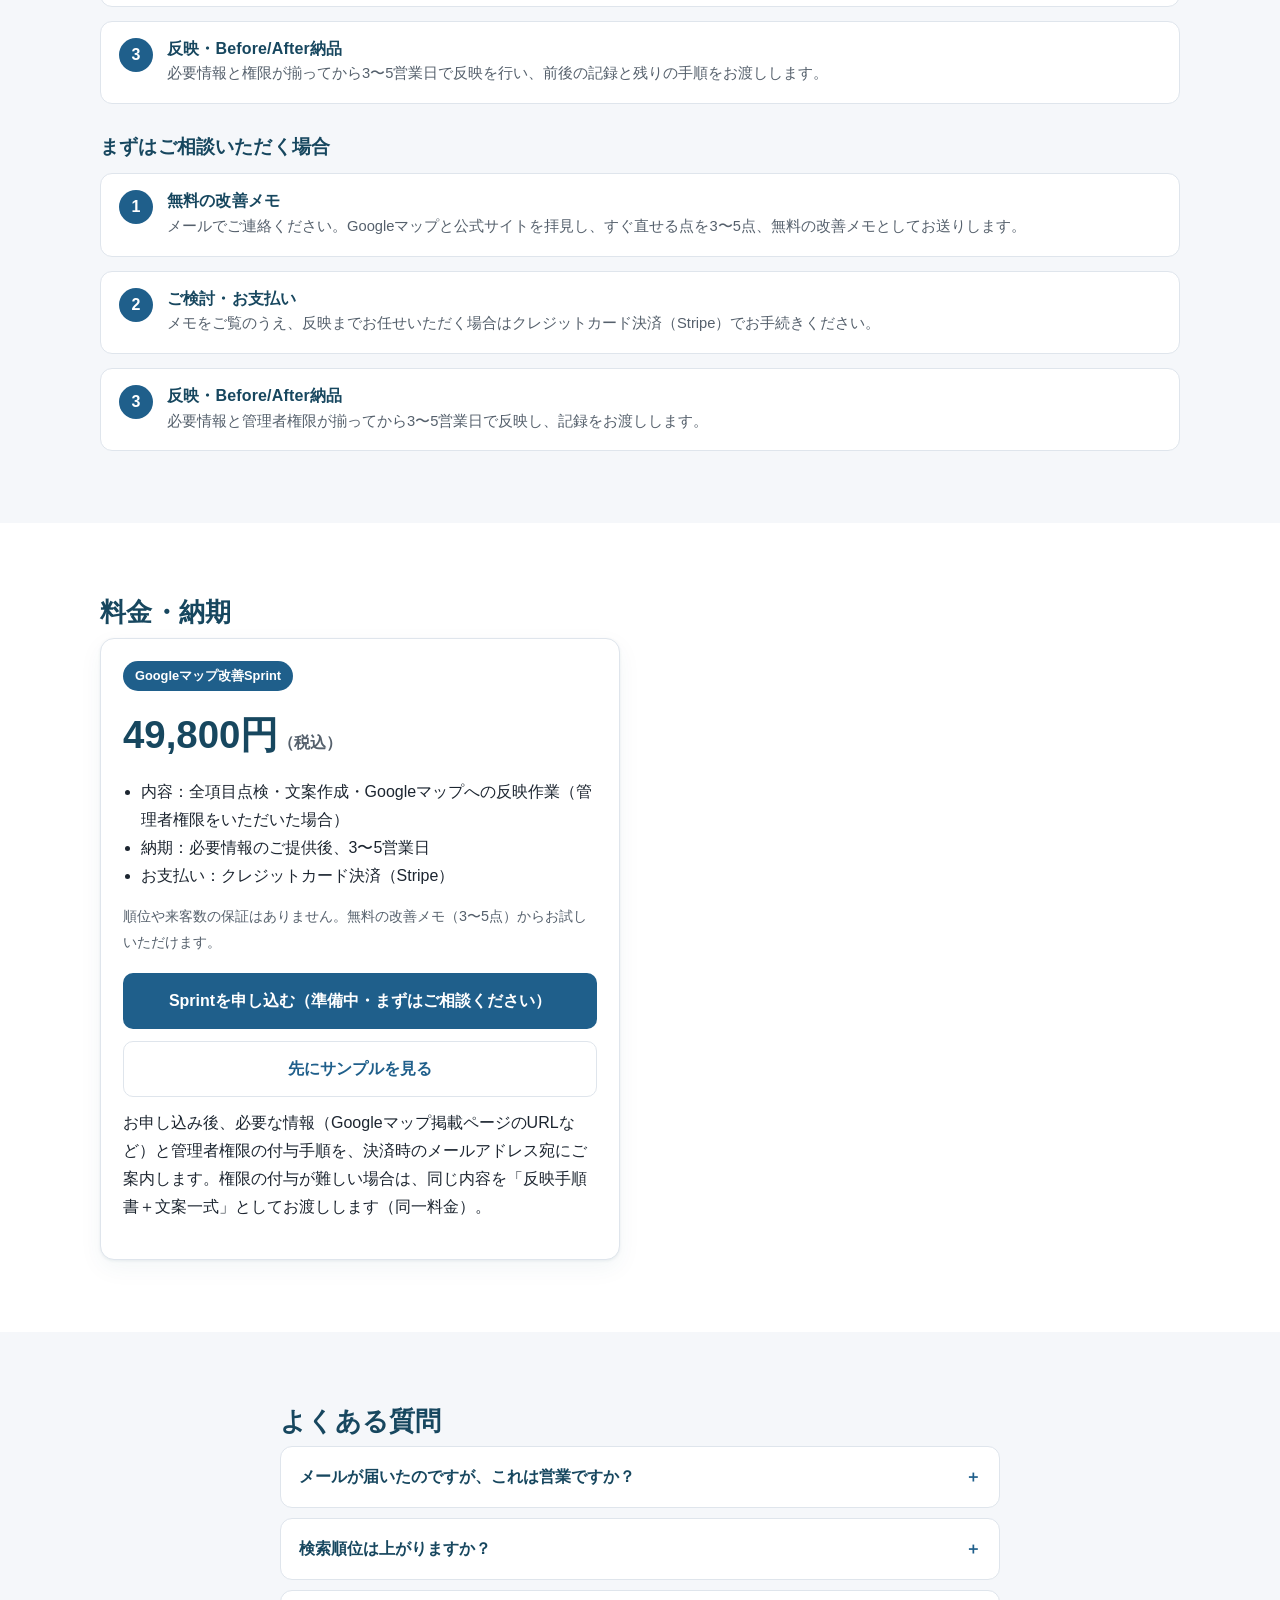
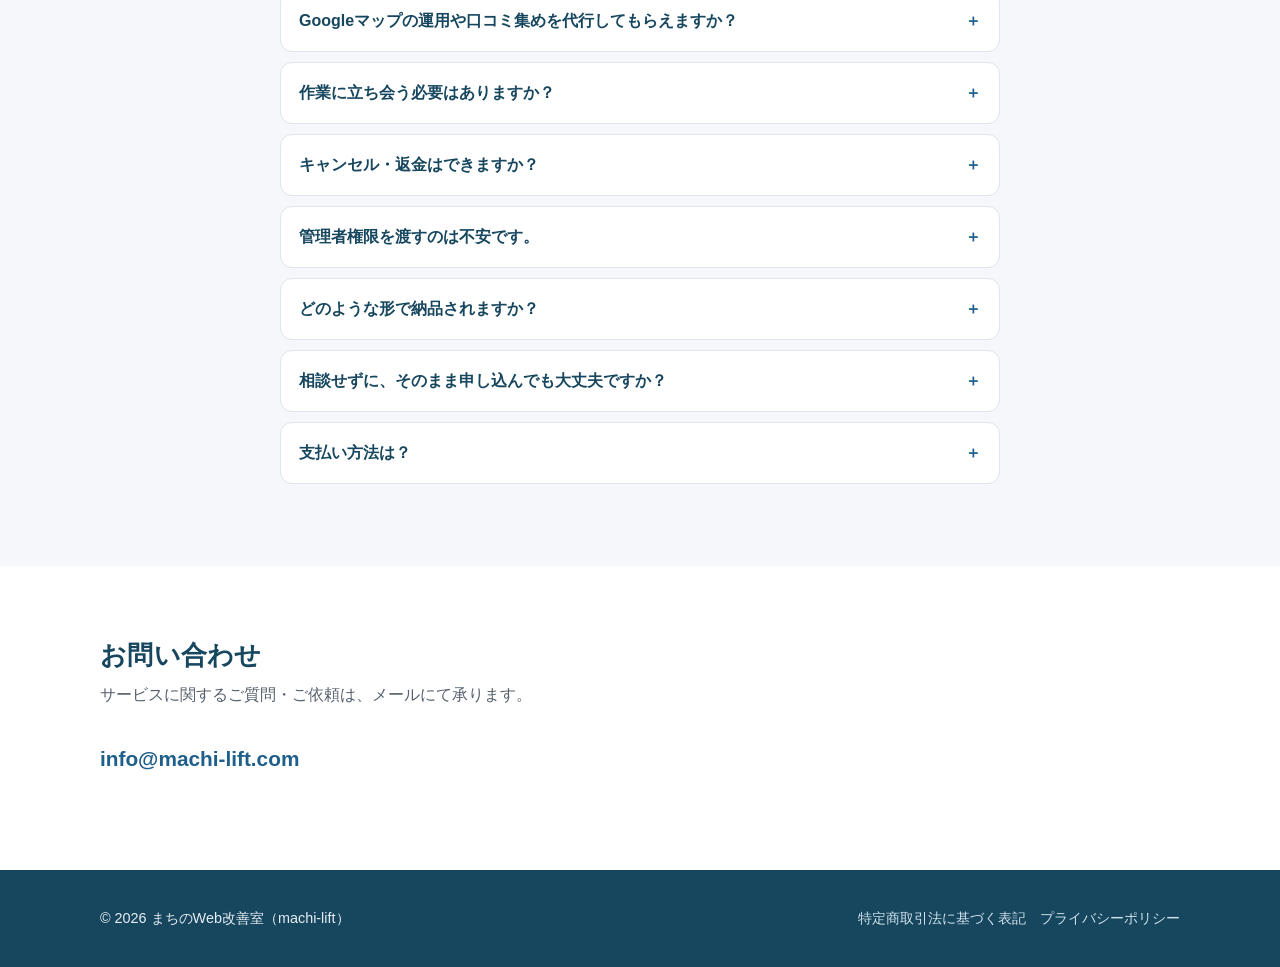
==== commit 75c71fc9: "feat(site): Sprint商品への刷新 (index.html)" ====
--- a/index.html
+++ b/index.html
@@ -3,8 +3,8 @@
 <head>
 <meta charset="UTF-8"><meta name="viewport" content="width=device-width, initial-scale=1.0">
 <script>document.documentElement.classList.add('js')</script>
-<title>まちのWeb改善室｜Googleマップ掲載改善レポート（machi-lift）</title>
-<meta name="description" content="まちのWeb改善室（machi-lift）は、店舗のGoogleマップ掲載を第三者視点で診断し、写真・説明文・投稿・FAQなどの改善案と反映手順をPDFレポートでお届けします。">
+<title>まちのWeb改善室｜Googleマップ改善Sprint（machi-lift）</title>
+<meta name="description" content="まちのWeb改善室（machi-lift）は、店舗のGoogleマップ掲載を第三者視点で点検し、説明文・写真・投稿・口コミ返信の文案を作成したうえで、Googleマップへの反映作業まで代行します。立ち会い不要・税込49,800円。">
 <link rel="icon" href="favicon.svg" type="image/svg+xml">
 <link rel="stylesheet" href="styles.css?v=20260731d">
 </head>
@@ -22,8 +22,8 @@
   <section class="hero">
     <div class="container">
       <h1>まちのWeb改善室</h1>
-      <p class="sub">店舗のGoogleマップ掲載を、「伝わる」状態に整えるレポート。</p>
-      <p>Googleマップの掲載情報を第三者の視点で診断し、写真・説明文・投稿文・FAQなどの改善案を、そのまま反映できる素材と手順にまとめてPDFでお届けします。作業のために店舗へ立ち会っていただく必要はありません。</p>
+      <p class="sub">店舗のGoogleマップ掲載を、点検から反映まで整える「改善Sprint」。</p>
+      <p>Googleマップの掲載情報を第三者の視点で全項目点検し、近隣のお店と比較したうえで、説明文・写真の並び・投稿・口コミ返信の文案を作成。管理者権限をいただければ、Googleマップへの反映作業まで当方が行い、Before/Afterでお渡しします。店舗へ立ち会っていただく必要はありません。</p>
       <div class="cta">
         <a class="btn btn--primary" href="#contact">お問い合わせ</a>
         <a class="btn btn--ghost" href="#service">サービスを見る</a>
@@ -37,32 +37,35 @@
 
   <section class="section reveal" id="service">
     <div class="container">
-      <h2>Googleマップ掲載改善パック</h2>
-      <p class="lead">お店のGoogleマップ掲載を第三者の視点で診断し、「何を・どう直すか」を具体的な素材付きでまとめてお渡しします。</p>
+      <h2>Googleマップ改善Sprint</h2>
+      <p class="lead">「何を直すか」の診断で終わらせず、文案の作成から Googleマップへの反映作業まで、3〜5営業日でまとめて行います。</p>
       <ul class="grid grid-3 features">
-        <li class="card"><strong>掲載改善診断</strong>検索する人の目線で、いまの掲載のどこが伝わりにくいかを一つずつ洗い出します。</li>
-        <li class="card"><strong>写真の追加・並び替えリスト</strong>どの写真をどの順で見せると特徴が伝わるか、具体的な並び順の案をお渡しします。</li>
-        <li class="card"><strong>店舗説明文の改善案</strong>最初の1〜2行で選ばれる理由が伝わるよう、そのまま貼れる説明文案をご用意します。</li>
-        <li class="card"><strong>投稿文案</strong>何をいつ投稿すると来店前の不安が減るか、そのまま使える投稿の下書きをまとめます。</li>
-        <li class="card"><strong>FAQ案</strong>よく聞かれることに先回りして答える、掲載に載せられるFAQ案をご提案します。</li>
-        <li class="card"><strong>公式サイト・予約導線とのつなぎ方</strong>Googleマップから予約や問い合わせへ迷わず進めるよう、導線の整え方をご案内します。</li>
-        <li class="card"><strong>実際の反映手順</strong>どこを・どの順で直すか、お手元で操作できる手順書にまとめてお届けします。</li>
+        <li class="card"><strong>全項目点検</strong>カテゴリ・説明文・サービス・営業時間・リンク・写真・投稿・Q&amp;A・口コミ返信まで、検索する人の目線で一つずつ確認します。</li>
+        <li class="card"><strong>近隣3〜5店との比較</strong>同じ商圏で比較される候補と並べて、口コミ・写真・情報量のどこで差がついているかを整理します。</li>
+        <li class="card"><strong>説明文・サービス説明の作成</strong>最初の数行で選ばれる理由が伝わる説明文と、サービスごとの説明をお店の言葉づかいで作成します。</li>
+        <li class="card"><strong>投稿文4本・Q&amp;A・口コミ返信文</strong>そのまま使える投稿の下書き4本、来店前の不安に先回りするQ&amp;A、既存口コミへの返信文と今後の返信ルールをご用意します。</li>
+        <li class="card"><strong>写真の並び替え案と撮影指示</strong>どの写真を先頭に並べるか、追加で撮るべき写真は何かを一覧にします（撮影は含みません）。</li>
+        <li class="card"><strong>Googleマップへの反映作業</strong>管理者権限をいただいたうえで、作成した内容を当方が反映します。権限の付与が難しい場合は、同じ内容を手順書と文案一式でお渡しします。</li>
+        <li class="card"><strong>Before/After記録と14日間の質問対応</strong>反映前後のスクリーンショットと反映項目の一覧をお渡しし、納品後14日間はメールでご質問にお答えします。</li>
       </ul>
-      <p class="notice">※ 本サービスは掲載情報の改善提案（レポート納品）です。検索順位の保証や売上の保証を行うものではありません。口コミの獲得代行や、Googleマップの運用代行は含みません。</p>
+      <p class="notice">※ 検索順位・来客数・売上の保証を行うものではありません。写真撮影、Webサイトの改修、広告運用、口コミの獲得代行、継続的な運用代行は含みません。Googleのポリシーに反する施策は行いません。</p>
     </div>
   </section>
 
   <section class="section section--soft reveal" id="sample">
     <div class="container sample">
-      <h2>納品物のイメージ</h2>
-      <p class="lead">ご依頼ごとに内容は変わりますが、こうしたレポート（PDF）としてお届けします。</p>
-      <div class="shots">
-        <img src="assets/report-1.png" alt="納品レポートのイメージ">
-        <img src="assets/report-2.png" alt="納品レポートのイメージ">
-        <img src="assets/report-3.png" alt="納品レポートのイメージ">
-      </div>
-      <p class="cap">※ イメージです。実際の内容は店舗ごとに作成します。</p>
-      <p style="margin-top:18px"><a class="btn btn--ghost" href="sample.html">レポートの構成とBefore/Afterサンプルを見る</a></p>
+      <h2>お渡しするもの（Before → After）</h2>
+      <p class="lead">反映が終わった状態と、その記録をお渡しします。一例です。</p>
+      <ul class="grid grid-3 features">
+        <li class="card"><strong>説明文</strong>Before：未登録。<br>After：どんなお店で、誰に向いていて、何から始めればよいかが最初の3行で分かる説明文を登録。</li>
+        <li class="card"><strong>写真</strong>Before：外観とユーザー投稿のみ3枚。<br>After：先頭3枚を「仕上がり・施術中・店内」に並べ替え、追加で撮る写真の指示リストをお渡し。</li>
+        <li class="card"><strong>カテゴリ・サービス</strong>Before：主カテゴリのみ。<br>After：探される言葉に合わせて追加カテゴリとサービス項目を登録。</li>
+        <li class="card"><strong>口コミ返信</strong>Before：返信なし。<br>After：既存の口コミに返信を反映し、今後の返信ルールとテンプレート3種をお渡し。</li>
+        <li class="card"><strong>投稿・Q&amp;A</strong>Before：最新情報が止まったまま。<br>After：投稿4本を予約・公開し、来店前の不安に答えるQ&amp;Aを登録。</li>
+        <li class="card"><strong>記録</strong>反映項目の一覧と前後のスクリーンショット、権限なしで触れなかった項目の手順をまとめてお渡しします。</li>
+      </ul>
+      <p class="cap">※ 一例です。実際の内容は店舗ごとの点検結果に合わせて作成します。</p>
+      <p style="margin-top:18px"><a class="btn btn--ghost" href="sample.html">無料の改善メモとSprintの違いを見る</a></p>
     </div>
   </section>
 
@@ -71,16 +74,16 @@
       <h2>選ばれる理由</h2>
       <div class="reasons grid grid-3">
         <div class="card">
-          <h3>立ち会い不要</h3>
-          <p>店舗での作業立ち会いは不要。公開情報をもとに診断し、レポートでお渡しします。</p>
+          <h3>反映まで任せられる</h3>
+          <p>「読んだけれど手が回らない」を前提に設計しています。点検・文案作成・反映作業までを3〜5営業日で終えます。</p>
         </div>
         <div class="card">
-          <h3>第三者視点の診断</h3>
-          <p>検索する人の目線で、掲載の「伝わりにくい点」を客観的に洗い出します。</p>
+          <h3>立ち会い不要・権限は最小限</h3>
+          <p>店舗での立ち会いは不要です。お願いするのは管理者権限の付与（2分のお手続き）のみで、パスワードやオーナー権限はお預かりしません。作業後は権限を外していただけます。</p>
         </div>
         <div class="card">
-          <h3>そのまま反映できる素材付き</h3>
-          <p>説明文案・投稿文案・写真の並び順・反映手順まで、すぐ使える形でまとめます。</p>
+          <h3>比較で決める、根拠のある改善</h3>
+          <p>近隣3〜5店との比較と全項目点検をもとに、どこを直すと差が埋まるかを根拠つきで決めます。順位を約束する代わりに、直した結果を記録でお渡しします。</p>
         </div>
       </div>
     </div>
@@ -93,14 +96,14 @@
       <h3 style="margin:26px 0 14px">すぐにご依頼いただく場合</h3>
       <div class="flow">
         <div class="step"><div class="num">1</div><div><h3>お申し込み</h3><p>料金欄の申し込みボタンから、クレジットカード決済（Stripe）でお手続きください。</p></div></div>
-        <div class="step"><div class="num">2</div><div><h3>必要情報のご提供</h3><p>決済確認後、Googleマップ掲載ページのURLなどの確認事項をメールでお伺いします。</p></div></div>
-        <div class="step"><div class="num">3</div><div><h3>レポート納品</h3><p>ご提供後、1〜3営業日でPDFをお届けします。</p></div></div>
+        <div class="step"><div class="num">2</div><div><h3>必要情報と管理者権限</h3><p>決済確認後、Googleマップ掲載ページのURL・見せたい強み・避けたい表現などをメールでお伺いし、管理者権限の付与手順（2分）をご案内します。</p></div></div>
+        <div class="step"><div class="num">3</div><div><h3>反映・Before/After納品</h3><p>必要情報と権限が揃ってから3〜5営業日で反映を行い、前後の記録と残りの手順をお渡しします。</p></div></div>
       </div>
       <h3 style="margin:30px 0 14px">まずはご相談いただく場合</h3>
       <div class="flow">
-        <div class="step"><div class="num">1</div><div><h3>お問い合わせ</h3><p>メールでご連絡ください。気になった点を数点、無料の簡単な改善メモとしてお送りします。</p></div></div>
-        <div class="step"><div class="num">2</div><div><h3>ご検討・お支払い</h3><p>内容をご覧のうえ、進める場合はクレジットカード決済（Stripe）でお手続きください。</p></div></div>
-        <div class="step"><div class="num">3</div><div><h3>レポート納品</h3><p>必要情報のご提供後、1〜3営業日でPDFをお届けします。</p></div></div>
+        <div class="step"><div class="num">1</div><div><h3>無料の改善メモ</h3><p>メールでご連絡ください。Googleマップと公式サイトを拝見し、すぐ直せる点を3〜5点、無料の改善メモとしてお送りします。</p></div></div>
+        <div class="step"><div class="num">2</div><div><h3>ご検討・お支払い</h3><p>メモをご覧のうえ、反映までお任せいただく場合はクレジットカード決済（Stripe）でお手続きください。</p></div></div>
+        <div class="step"><div class="num">3</div><div><h3>反映・Before/After納品</h3><p>必要情報と管理者権限が揃ってから3〜5営業日で反映し、記録をお渡しします。</p></div></div>
       </div>
     </div>
   </section>
@@ -109,19 +112,19 @@
     <div class="container pricing">
       <h2>料金・納期</h2>
       <div class="card">
-        <span class="price-badge">導入価格</span>
-        <p class="price-main">9,800円<span style="font-size:1rem;font-weight:600;color:var(--text-soft)">（税込）</span></p>
+        <span class="price-badge">Googleマップ改善Sprint</span>
+        <p class="price-main">49,800円<span style="font-size:1rem;font-weight:600;color:var(--text-soft)">（税込）</span></p>
         <ul>
-          <li>納品形式：PDFレポート</li>
-          <li>納期：必要情報のご提供後、1〜3営業日</li>
+          <li>内容：全項目点検・文案作成・Googleマップへの反映作業（管理者権限をいただいた場合）</li>
+          <li>納期：必要情報のご提供後、3〜5営業日</li>
           <li>お支払い：クレジットカード決済（Stripe）</li>
         </ul>
-        <p class="note">サービス開始記念の導入価格です。今後改定の可能性があります。</p>
+        <p class="note">順位や来客数の保証はありません。無料の改善メモ（3〜5点）からお試しいただけます。</p>
         <div class="cta" style="margin-top:18px">
-          <a class="btn btn--primary" href="https://buy.stripe.com/7sYbJ25mU6V95kP9gI53O0j" target="_blank" rel="noopener">このまま申し込む</a>
+          <a class="btn btn--primary" href="#contact">Sprintを申し込む（準備中・まずはご相談ください）</a>
           <a class="btn btn--ghost" href="sample.html">先にサンプルを見る</a>
         </div>
-        <p class="cap" style="margin-top:12px">お申し込み後、作成に必要な情報（Googleマップ掲載ページのURLなど）を決済時のメールアドレス宛にお伺いします。</p>
+        <p class="cap" style="margin-top:12px">お申し込み後、必要な情報（Googleマップ掲載ページのURLなど）と管理者権限の付与手順を、決済時のメールアドレス宛にご案内します。権限の付与が難しい場合は、同じ内容を「反映手順書＋文案一式」としてお渡しします（同一料金）。</p>
       </div>
     </div>
   </section>
@@ -135,27 +138,31 @@
       </details>
       <details class="faq-item">
         <summary>検索順位は上がりますか？</summary>
-        <div class="a">検索順位や売上を保証するサービスではありません。掲載情報が検索する人に「伝わる」状態になるよう、具体的な改善案と素材をお渡しするものです。</div>
+        <div class="a">検索順位や売上を保証するサービスではありません。掲載情報のうちお店側でコントロールできる項目を整え、検索する人に「伝わる」状態にするものです。直した内容はBefore/Afterの記録でお渡しします。</div>
       </details>
       <details class="faq-item">
         <summary>Googleマップの運用や口コミ集めを代行してもらえますか？</summary>
-        <div class="a">いいえ。運用代行や口コミの獲得代行は行っておりません。改善のための提案とそのまま使える素材・手順のご提供（レポート納品）が対象です。</div>
+        <div class="a">継続的な運用代行や口コミの獲得代行は行っておりません。Sprintは、点検・文案作成・初回の反映作業までを一度にまとめて行う買い切りのサービスです。</div>
       </details>
       <details class="faq-item">
         <summary>作業に立ち会う必要はありますか？</summary>
-        <div class="a">ございません。公開情報をもとに診断・作成し、PDFレポートでお渡しします。反映はお手元の手順書に沿ってご自身で行っていただけます。</div>
+        <div class="a">ございません。公開情報と、ご提供いただく情報をもとに点検・作成し、反映は当方が行います。立ち会いや打ち合わせの時間は不要です。</div>
       </details>
       <details class="faq-item">
         <summary>キャンセル・返金はできますか？</summary>
-        <div class="a">作成に着手する前であれば全額返金いたします。また、納品物に事実誤りや不備があった場合は無償で修正いたします。</div>
+        <div class="a">点検・作成に着手する前であれば全額返金いたします。反映した内容に事実誤りや不備があった場合は無償で修正いたします。</div>
       </details>
       <details class="faq-item">
-        <summary>どのような形式で納品されますか？</summary>
-        <div class="a">PDFレポートでお届けします。必要な情報をご提供いただいてから、1〜3営業日が目安です。</div>
+        <summary>管理者権限を渡すのは不安です。</summary>
+        <div class="a">お願いするのは Googleビジネスプロフィールの「管理者」としての招待のみで、オーナー権限やパスワードはお預かりしません。反映する内容は事前に文案でお見せし、作業後はこちらの権限を外していただけます。それでも難しい場合は、同じ内容を手順書と文案一式でお渡しする形（同一料金）に切り替えられます。</div>
+      </details>
+      <details class="faq-item">
+        <summary>どのような形で納品されますか？</summary>
+        <div class="a">Googleマップに反映された状態と、反映項目の一覧・前後のスクリーンショット・権限なしで触れなかった項目の手順をまとめた記録をお渡しします。必要情報と権限が揃ってから3〜5営業日が目安です。</div>
       </details>
       <details class="faq-item">
         <summary>相談せずに、そのまま申し込んでも大丈夫ですか？</summary>
-        <div class="a">はい、大丈夫です。<a href="sample.html">サンプルページ</a>でレポートの構成をご確認のうえ、料金欄の申し込みボタンからお手続きいただけます。決済後、作成に必要な情報をメールでお伺いしてから作成を始めます。</div>
+        <div class="a">はい、大丈夫です。<a href="sample.html">サンプルページ</a>で無料の改善メモとSprintの違いをご確認のうえ、料金欄の申し込みボタンからお手続きいただけます。決済後、必要な情報と管理者権限の手順をメールでご案内してから作業を始めます。</div>
       </details>
       <details class="faq-item">
         <summary>支払い方法は？</summary>
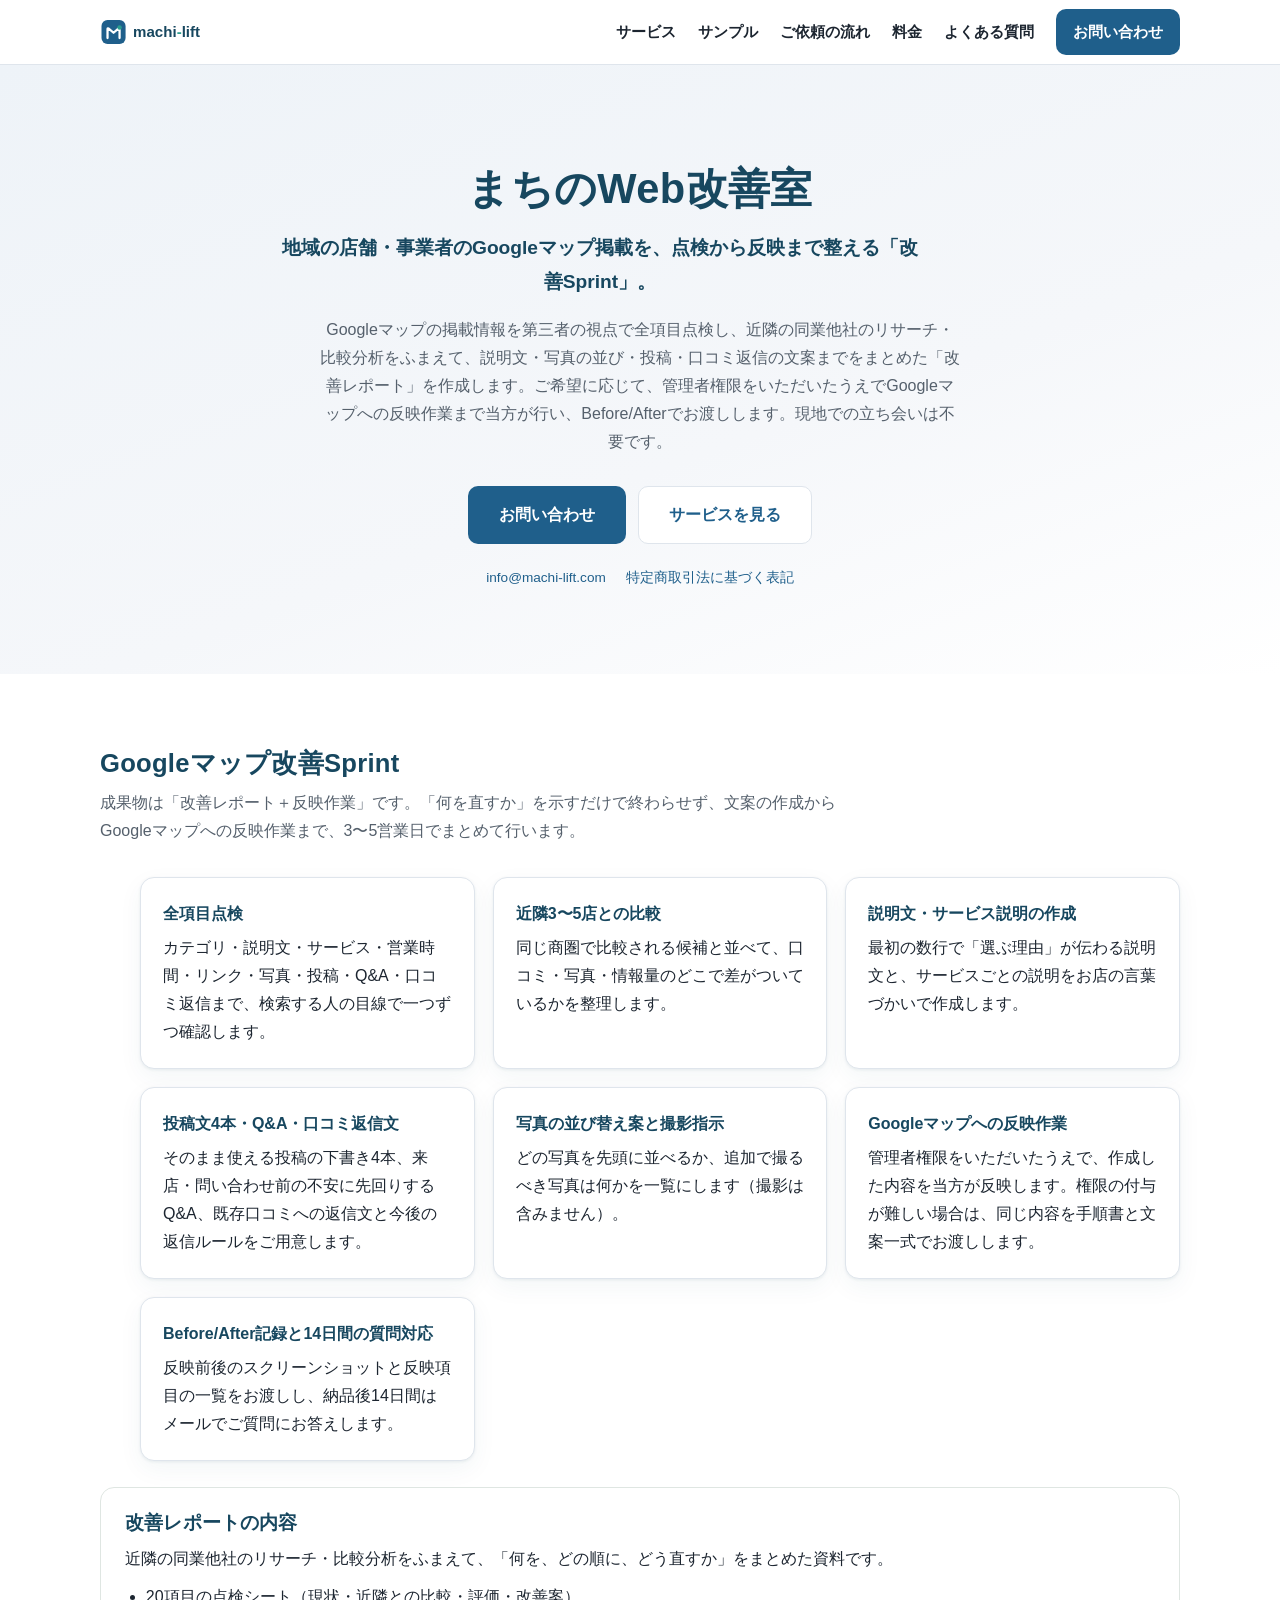
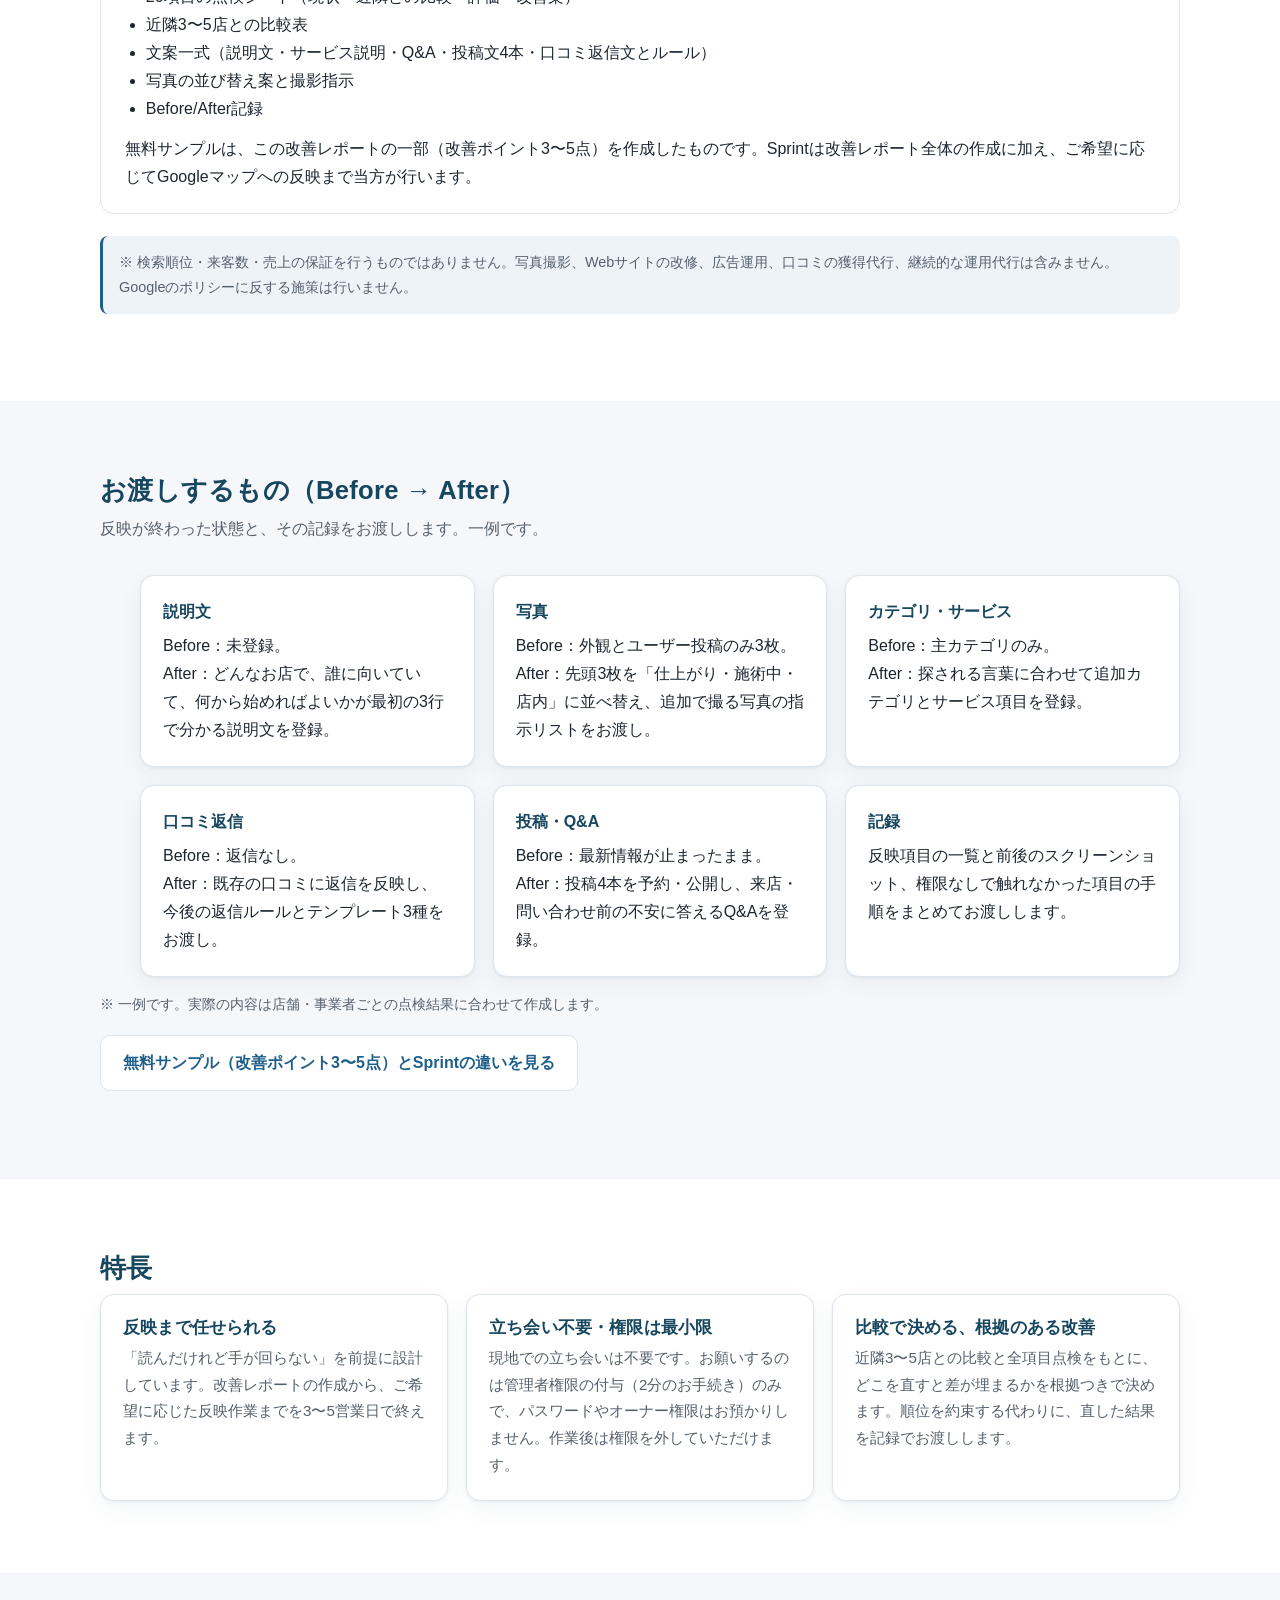
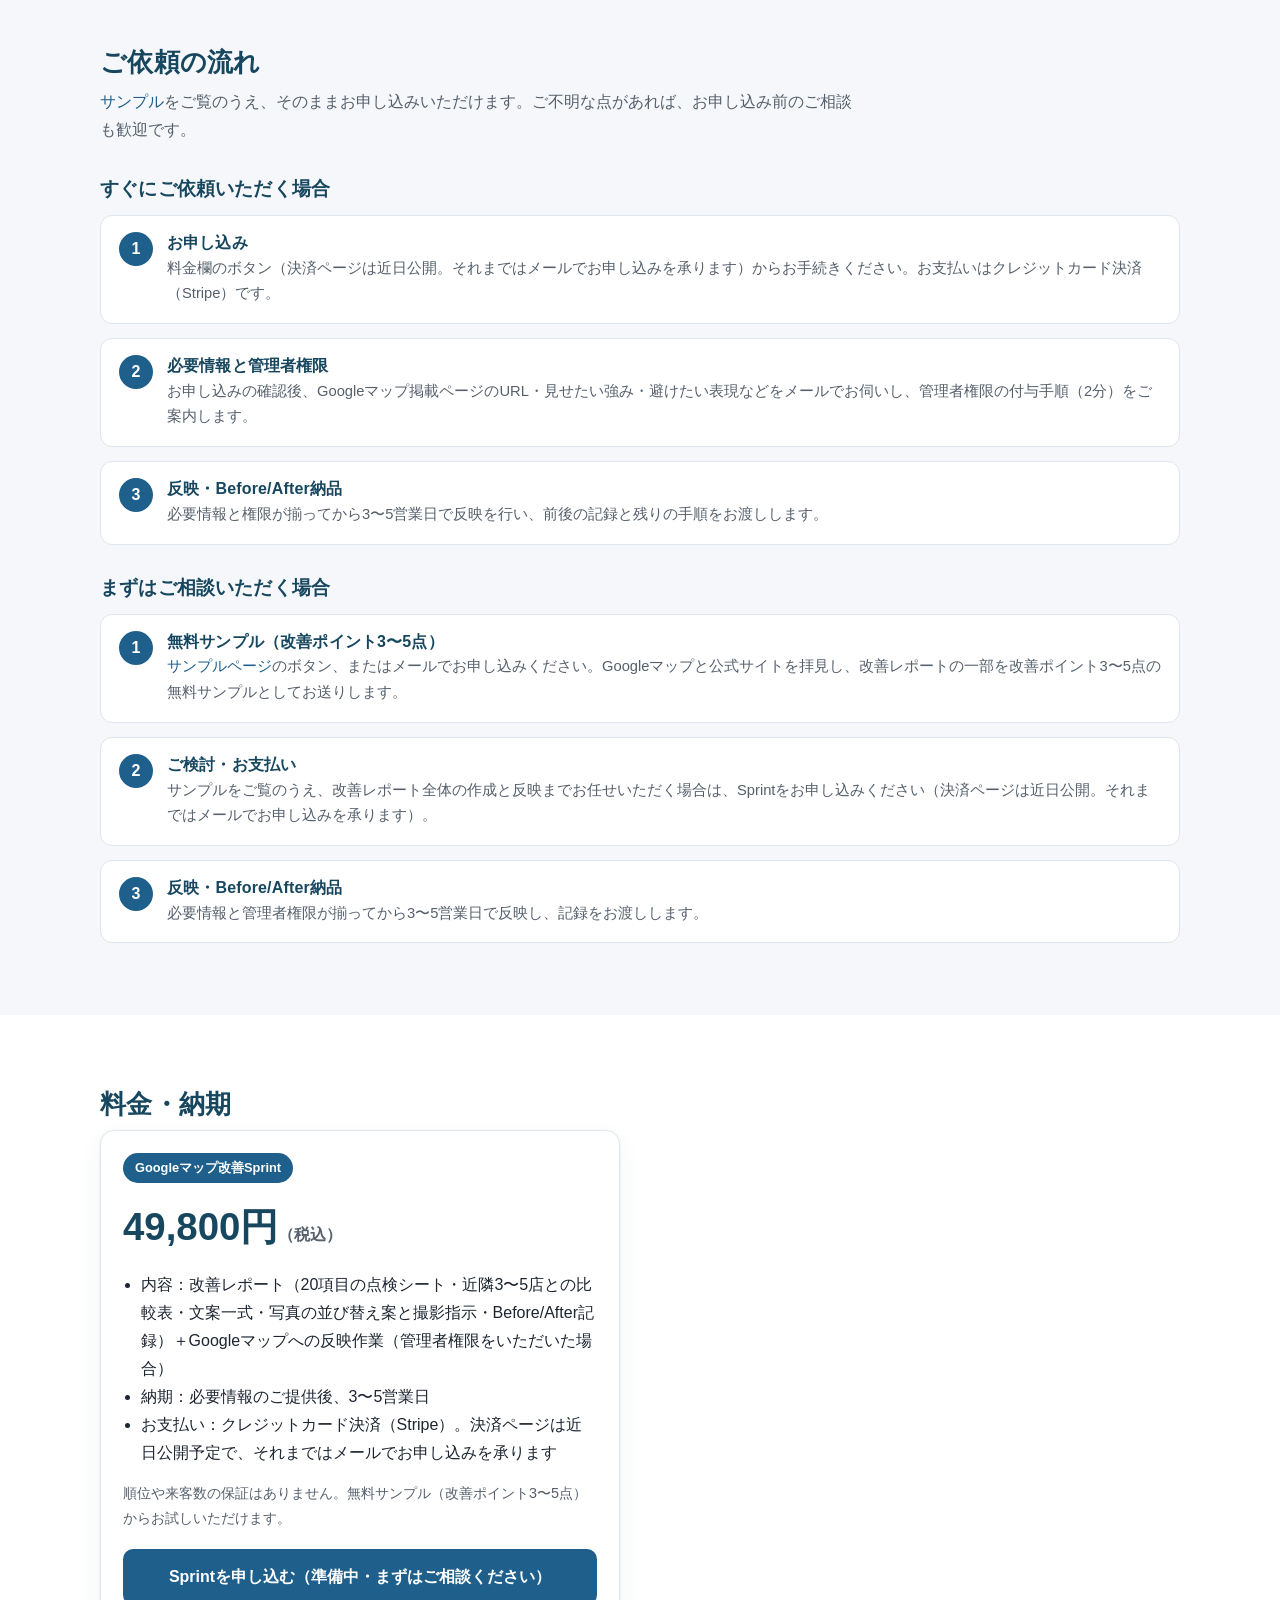
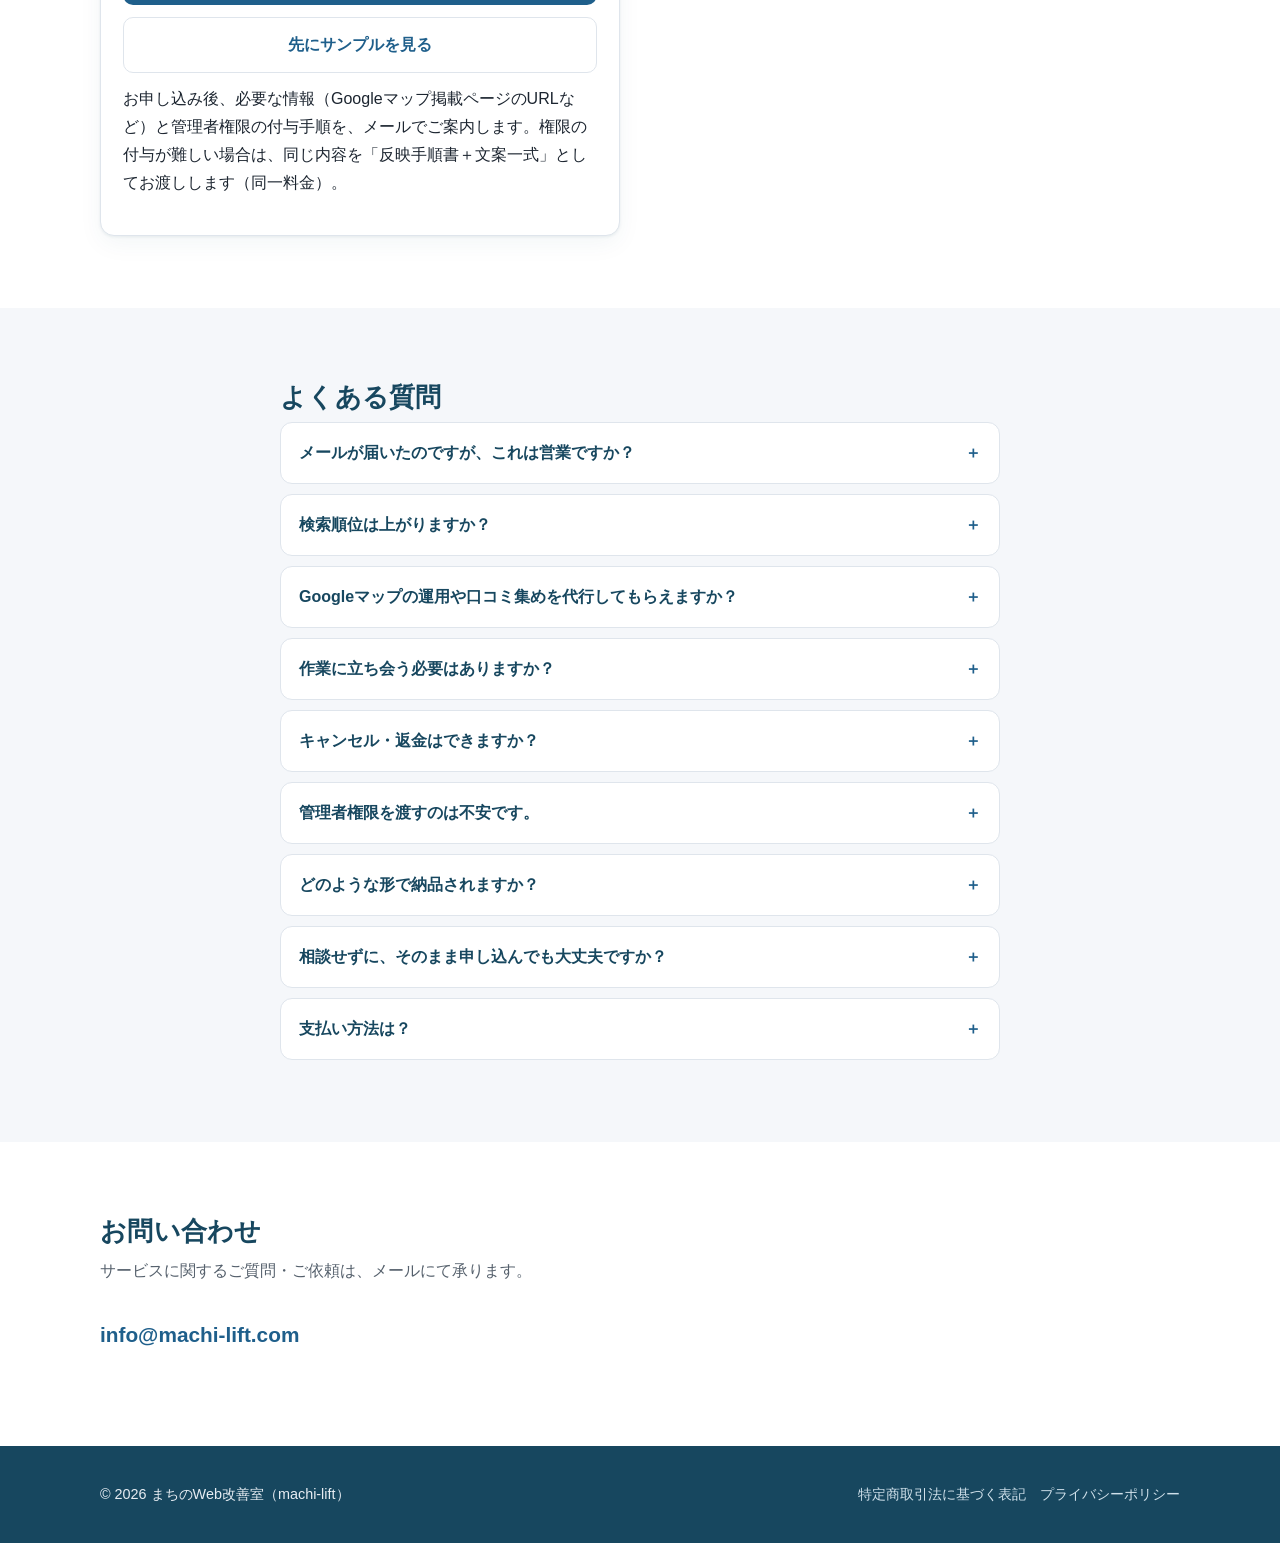
==== commit 634264f8: "fix(site): 改善レポート＋反映の立て付けに統一 (index.html)" ====
--- a/index.html
+++ b/index.html
@@ -4,7 +4,7 @@
 <meta charset="UTF-8"><meta name="viewport" content="width=device-width, initial-scale=1.0">
 <script>document.documentElement.classList.add('js')</script>
 <title>まちのWeb改善室｜Googleマップ改善Sprint（machi-lift）</title>
-<meta name="description" content="まちのWeb改善室（machi-lift）は、店舗のGoogleマップ掲載を第三者視点で点検し、説明文・写真・投稿・口コミ返信の文案を作成したうえで、Googleマップへの反映作業まで代行します。立ち会い不要・税込49,800円。">
+<meta name="description" content="まちのWeb改善室（machi-lift）は、地域の店舗・事業者のGoogleマップ掲載について、近隣の同業他社のリサーチ・比較分析をふまえた改善レポートを作成し、ご希望に応じてGoogleマップへの反映作業まで代行します。立ち会い不要・税込49,800円。">
 <link rel="icon" href="favicon.svg" type="image/svg+xml">
 <link rel="stylesheet" href="styles.css?v=20260731d">
 </head>
@@ -22,8 +22,8 @@
   <section class="hero">
     <div class="container">
       <h1>まちのWeb改善室</h1>
-      <p class="sub">店舗のGoogleマップ掲載を、点検から反映まで整える「改善Sprint」。</p>
-      <p>Googleマップの掲載情報を第三者の視点で全項目点検し、近隣のお店と比較したうえで、説明文・写真の並び・投稿・口コミ返信の文案を作成。管理者権限をいただければ、Googleマップへの反映作業まで当方が行い、Before/Afterでお渡しします。店舗へ立ち会っていただく必要はありません。</p>
+      <p class="sub">地域の店舗・事業者のGoogleマップ掲載を、点検から反映まで整える「改善Sprint」。</p>
+      <p>Googleマップの掲載情報を第三者の視点で全項目点検し、近隣の同業他社のリサーチ・比較分析をふまえて、説明文・写真の並び・投稿・口コミ返信の文案までをまとめた「改善レポート」を作成します。ご希望に応じて、管理者権限をいただいたうえでGoogleマップへの反映作業まで当方が行い、Before/Afterでお渡しします。現地での立ち会いは不要です。</p>
       <div class="cta">
         <a class="btn btn--primary" href="#contact">お問い合わせ</a>
         <a class="btn btn--ghost" href="#service">サービスを見る</a>
@@ -38,16 +38,28 @@
   <section class="section reveal" id="service">
     <div class="container">
       <h2>Googleマップ改善Sprint</h2>
-      <p class="lead">「何を直すか」の診断で終わらせず、文案の作成から Googleマップへの反映作業まで、3〜5営業日でまとめて行います。</p>
+      <p class="lead">成果物は「改善レポート＋反映作業」です。「何を直すか」を示すだけで終わらせず、文案の作成から Googleマップへの反映作業まで、3〜5営業日でまとめて行います。</p>
       <ul class="grid grid-3 features">
         <li class="card"><strong>全項目点検</strong>カテゴリ・説明文・サービス・営業時間・リンク・写真・投稿・Q&amp;A・口コミ返信まで、検索する人の目線で一つずつ確認します。</li>
         <li class="card"><strong>近隣3〜5店との比較</strong>同じ商圏で比較される候補と並べて、口コミ・写真・情報量のどこで差がついているかを整理します。</li>
-        <li class="card"><strong>説明文・サービス説明の作成</strong>最初の数行で選ばれる理由が伝わる説明文と、サービスごとの説明をお店の言葉づかいで作成します。</li>
-        <li class="card"><strong>投稿文4本・Q&amp;A・口コミ返信文</strong>そのまま使える投稿の下書き4本、来店前の不安に先回りするQ&amp;A、既存口コミへの返信文と今後の返信ルールをご用意します。</li>
+        <li class="card"><strong>説明文・サービス説明の作成</strong>最初の数行で「選ぶ理由」が伝わる説明文と、サービスごとの説明をお店の言葉づかいで作成します。</li>
+        <li class="card"><strong>投稿文4本・Q&amp;A・口コミ返信文</strong>そのまま使える投稿の下書き4本、来店・問い合わせ前の不安に先回りするQ&amp;A、既存口コミへの返信文と今後の返信ルールをご用意します。</li>
         <li class="card"><strong>写真の並び替え案と撮影指示</strong>どの写真を先頭に並べるか、追加で撮るべき写真は何かを一覧にします（撮影は含みません）。</li>
         <li class="card"><strong>Googleマップへの反映作業</strong>管理者権限をいただいたうえで、作成した内容を当方が反映します。権限の付与が難しい場合は、同じ内容を手順書と文案一式でお渡しします。</li>
         <li class="card"><strong>Before/After記録と14日間の質問対応</strong>反映前後のスクリーンショットと反映項目の一覧をお渡しし、納品後14日間はメールでご質問にお答えします。</li>
       </ul>
+      <div class="report-box" id="report" style="background:#fff;border:1px solid #dfe6e2;border-radius:14px;padding:22px 24px;margin:26px 0 0">
+        <h3 style="margin:0 0 10px">改善レポートの内容</h3>
+        <p style="margin:0 0 10px">近隣の同業他社のリサーチ・比較分析をふまえて、「何を、どの順に、どう直すか」をまとめた資料です。</p>
+        <ul style="margin:0 0 12px;padding-left:1.3em">
+          <li>20項目の点検シート（現状・近隣との比較・評価・改善案）</li>
+          <li>近隣3〜5店との比較表</li>
+          <li>文案一式（説明文・サービス説明・Q&amp;A・投稿文4本・口コミ返信文とルール）</li>
+          <li>写真の並び替え案と撮影指示</li>
+          <li>Before/After記録</li>
+        </ul>
+        <p class="cap" style="margin:0">無料サンプルは、この改善レポートの一部（改善ポイント3〜5点）を作成したものです。Sprintは改善レポート全体の作成に加え、ご希望に応じてGoogleマップへの反映まで当方が行います。</p>
+      </div>
       <p class="notice">※ 検索順位・来客数・売上の保証を行うものではありません。写真撮影、Webサイトの改修、広告運用、口コミの獲得代行、継続的な運用代行は含みません。Googleのポリシーに反する施策は行いません。</p>
     </div>
   </section>
@@ -61,25 +73,25 @@
         <li class="card"><strong>写真</strong>Before：外観とユーザー投稿のみ3枚。<br>After：先頭3枚を「仕上がり・施術中・店内」に並べ替え、追加で撮る写真の指示リストをお渡し。</li>
         <li class="card"><strong>カテゴリ・サービス</strong>Before：主カテゴリのみ。<br>After：探される言葉に合わせて追加カテゴリとサービス項目を登録。</li>
         <li class="card"><strong>口コミ返信</strong>Before：返信なし。<br>After：既存の口コミに返信を反映し、今後の返信ルールとテンプレート3種をお渡し。</li>
-        <li class="card"><strong>投稿・Q&amp;A</strong>Before：最新情報が止まったまま。<br>After：投稿4本を予約・公開し、来店前の不安に答えるQ&amp;Aを登録。</li>
+        <li class="card"><strong>投稿・Q&amp;A</strong>Before：最新情報が止まったまま。<br>After：投稿4本を予約・公開し、来店・問い合わせ前の不安に答えるQ&amp;Aを登録。</li>
         <li class="card"><strong>記録</strong>反映項目の一覧と前後のスクリーンショット、権限なしで触れなかった項目の手順をまとめてお渡しします。</li>
       </ul>
-      <p class="cap">※ 一例です。実際の内容は店舗ごとの点検結果に合わせて作成します。</p>
-      <p style="margin-top:18px"><a class="btn btn--ghost" href="sample.html">無料の改善メモとSprintの違いを見る</a></p>
+      <p class="cap">※ 一例です。実際の内容は店舗・事業者ごとの点検結果に合わせて作成します。</p>
+      <p style="margin-top:18px"><a class="btn btn--ghost" href="sample.html">無料サンプル（改善ポイント3〜5点）とSprintの違いを見る</a></p>
     </div>
   </section>
 
   <section class="section reveal" id="reasons">
     <div class="container">
-      <h2>選ばれる理由</h2>
+      <h2>特長</h2>
       <div class="reasons grid grid-3">
         <div class="card">
           <h3>反映まで任せられる</h3>
-          <p>「読んだけれど手が回らない」を前提に設計しています。点検・文案作成・反映作業までを3〜5営業日で終えます。</p>
+          <p>「読んだけれど手が回らない」を前提に設計しています。改善レポートの作成から、ご希望に応じた反映作業までを3〜5営業日で終えます。</p>
         </div>
         <div class="card">
           <h3>立ち会い不要・権限は最小限</h3>
-          <p>店舗での立ち会いは不要です。お願いするのは管理者権限の付与（2分のお手続き）のみで、パスワードやオーナー権限はお預かりしません。作業後は権限を外していただけます。</p>
+          <p>現地での立ち会いは不要です。お願いするのは管理者権限の付与（2分のお手続き）のみで、パスワードやオーナー権限はお預かりしません。作業後は権限を外していただけます。</p>
         </div>
         <div class="card">
           <h3>比較で決める、根拠のある改善</h3>
@@ -95,14 +107,14 @@
       <p class="lead"><a href="sample.html">サンプル</a>をご覧のうえ、そのままお申し込みいただけます。ご不明な点があれば、お申し込み前のご相談も歓迎です。</p>
       <h3 style="margin:26px 0 14px">すぐにご依頼いただく場合</h3>
       <div class="flow">
-        <div class="step"><div class="num">1</div><div><h3>お申し込み</h3><p>料金欄の申し込みボタンから、クレジットカード決済（Stripe）でお手続きください。</p></div></div>
-        <div class="step"><div class="num">2</div><div><h3>必要情報と管理者権限</h3><p>決済確認後、Googleマップ掲載ページのURL・見せたい強み・避けたい表現などをメールでお伺いし、管理者権限の付与手順（2分）をご案内します。</p></div></div>
+        <div class="step"><div class="num">1</div><div><h3>お申し込み</h3><p>料金欄のボタン（決済ページは近日公開。それまではメールでお申し込みを承ります）からお手続きください。お支払いはクレジットカード決済（Stripe）です。</p></div></div>
+        <div class="step"><div class="num">2</div><div><h3>必要情報と管理者権限</h3><p>お申し込みの確認後、Googleマップ掲載ページのURL・見せたい強み・避けたい表現などをメールでお伺いし、管理者権限の付与手順（2分）をご案内します。</p></div></div>
         <div class="step"><div class="num">3</div><div><h3>反映・Before/After納品</h3><p>必要情報と権限が揃ってから3〜5営業日で反映を行い、前後の記録と残りの手順をお渡しします。</p></div></div>
       </div>
       <h3 style="margin:30px 0 14px">まずはご相談いただく場合</h3>
       <div class="flow">
-        <div class="step"><div class="num">1</div><div><h3>無料の改善メモ</h3><p>メールでご連絡ください。Googleマップと公式サイトを拝見し、すぐ直せる点を3〜5点、無料の改善メモとしてお送りします。</p></div></div>
-        <div class="step"><div class="num">2</div><div><h3>ご検討・お支払い</h3><p>メモをご覧のうえ、反映までお任せいただく場合はクレジットカード決済（Stripe）でお手続きください。</p></div></div>
+        <div class="step"><div class="num">1</div><div><h3>無料サンプル（改善ポイント3〜5点）</h3><p><a href="sample.html">サンプルページ</a>のボタン、またはメールでお申し込みください。Googleマップと公式サイトを拝見し、改善レポートの一部を改善ポイント3〜5点の無料サンプルとしてお送りします。</p></div></div>
+        <div class="step"><div class="num">2</div><div><h3>ご検討・お支払い</h3><p>サンプルをご覧のうえ、改善レポート全体の作成と反映までお任せいただく場合は、Sprintをお申し込みください（決済ページは近日公開。それまではメールでお申し込みを承ります）。</p></div></div>
         <div class="step"><div class="num">3</div><div><h3>反映・Before/After納品</h3><p>必要情報と管理者権限が揃ってから3〜5営業日で反映し、記録をお渡しします。</p></div></div>
       </div>
     </div>
@@ -115,16 +127,16 @@
         <span class="price-badge">Googleマップ改善Sprint</span>
         <p class="price-main">49,800円<span style="font-size:1rem;font-weight:600;color:var(--text-soft)">（税込）</span></p>
         <ul>
-          <li>内容：全項目点検・文案作成・Googleマップへの反映作業（管理者権限をいただいた場合）</li>
+          <li>内容：改善レポート（20項目の点検シート・近隣3〜5店との比較表・文案一式・写真の並び替え案と撮影指示・Before/After記録）＋Googleマップへの反映作業（管理者権限をいただいた場合）</li>
           <li>納期：必要情報のご提供後、3〜5営業日</li>
-          <li>お支払い：クレジットカード決済（Stripe）</li>
+          <li>お支払い：クレジットカード決済（Stripe）。決済ページは近日公開予定で、それまではメールでお申し込みを承ります</li>
         </ul>
-        <p class="note">順位や来客数の保証はありません。無料の改善メモ（3〜5点）からお試しいただけます。</p>
+        <p class="note">順位や来客数の保証はありません。無料サンプル（改善ポイント3〜5点）からお試しいただけます。</p>
         <div class="cta" style="margin-top:18px">
           <a class="btn btn--primary" href="#contact">Sprintを申し込む（準備中・まずはご相談ください）</a>
           <a class="btn btn--ghost" href="sample.html">先にサンプルを見る</a>
         </div>
-        <p class="cap" style="margin-top:12px">お申し込み後、必要な情報（Googleマップ掲載ページのURLなど）と管理者権限の付与手順を、決済時のメールアドレス宛にご案内します。権限の付与が難しい場合は、同じ内容を「反映手順書＋文案一式」としてお渡しします（同一料金）。</p>
+        <p class="cap" style="margin-top:12px">お申し込み後、必要な情報（Googleマップ掲載ページのURLなど）と管理者権限の付与手順を、メールでご案内します。権限の付与が難しい場合は、同じ内容を「反映手順書＋文案一式」としてお渡しします（同一料金）。</p>
       </div>
     </div>
   </section>
@@ -134,7 +146,7 @@
       <h2>よくある質問</h2>
       <details class="faq-item">
         <summary>メールが届いたのですが、これは営業ですか？</summary>
-        <div class="a">はい、こちらからお声がけのご連絡です。Googleマップなどの公開情報を拝見し、掲載で改善できそうな点があると感じたお店に個別でご連絡しています。押し売りはいたしません。まずは無料の簡単な改善メモをお送りするだけですので、ご不要な場合は返信いただかなくて問題ありません。</div>
+        <div class="a">はい、こちらからお声がけのご連絡です。Googleマップなどの公開情報を拝見し、掲載で改善できそうな点があると感じた店舗・事業者様に個別でご連絡しています。押し売りはいたしません。まずは無料サンプル（改善ポイント3〜5点）をお送りするだけですので、ご不要な場合は返信いただかなくて問題ありません。</div>
       </details>
       <details class="faq-item">
         <summary>検索順位は上がりますか？</summary>
@@ -142,7 +154,7 @@
       </details>
       <details class="faq-item">
         <summary>Googleマップの運用や口コミ集めを代行してもらえますか？</summary>
-        <div class="a">継続的な運用代行や口コミの獲得代行は行っておりません。Sprintは、点検・文案作成・初回の反映作業までを一度にまとめて行う買い切りのサービスです。</div>
+        <div class="a">継続的な運用代行や口コミの獲得代行は行っておりません。Sprintは、改善レポートの作成と初回の反映作業までを一度にまとめて行う買い切りのサービスです。</div>
       </details>
       <details class="faq-item">
         <summary>作業に立ち会う必要はありますか？</summary>
@@ -162,11 +174,11 @@
       </details>
       <details class="faq-item">
         <summary>相談せずに、そのまま申し込んでも大丈夫ですか？</summary>
-        <div class="a">はい、大丈夫です。<a href="sample.html">サンプルページ</a>で無料の改善メモとSprintの違いをご確認のうえ、料金欄の申し込みボタンからお手続きいただけます。決済後、必要な情報と管理者権限の手順をメールでご案内してから作業を始めます。</div>
+        <div class="a">はい、大丈夫です。<a href="sample.html">サンプルページ</a>で無料サンプル（改善ポイント3〜5点）とSprintの違いをご確認のうえ、料金欄のボタン（決済ページは近日公開。それまではメールでお申し込みを承ります）からお手続きいただけます。お申し込み後、必要な情報と管理者権限の手順をメールでご案内してから作業を始めます。</div>
       </details>
       <details class="faq-item">
         <summary>支払い方法は？</summary>
-        <div class="a">クレジットカード決済（Stripe）に対応しています。</div>
+        <div class="a">クレジットカード決済（Stripe）に対応しています。決済ページは近日公開予定です。それまではメールでお申し込みを承り、お支払い方法をご案内します。</div>
       </details>
     </div>
   </section>
